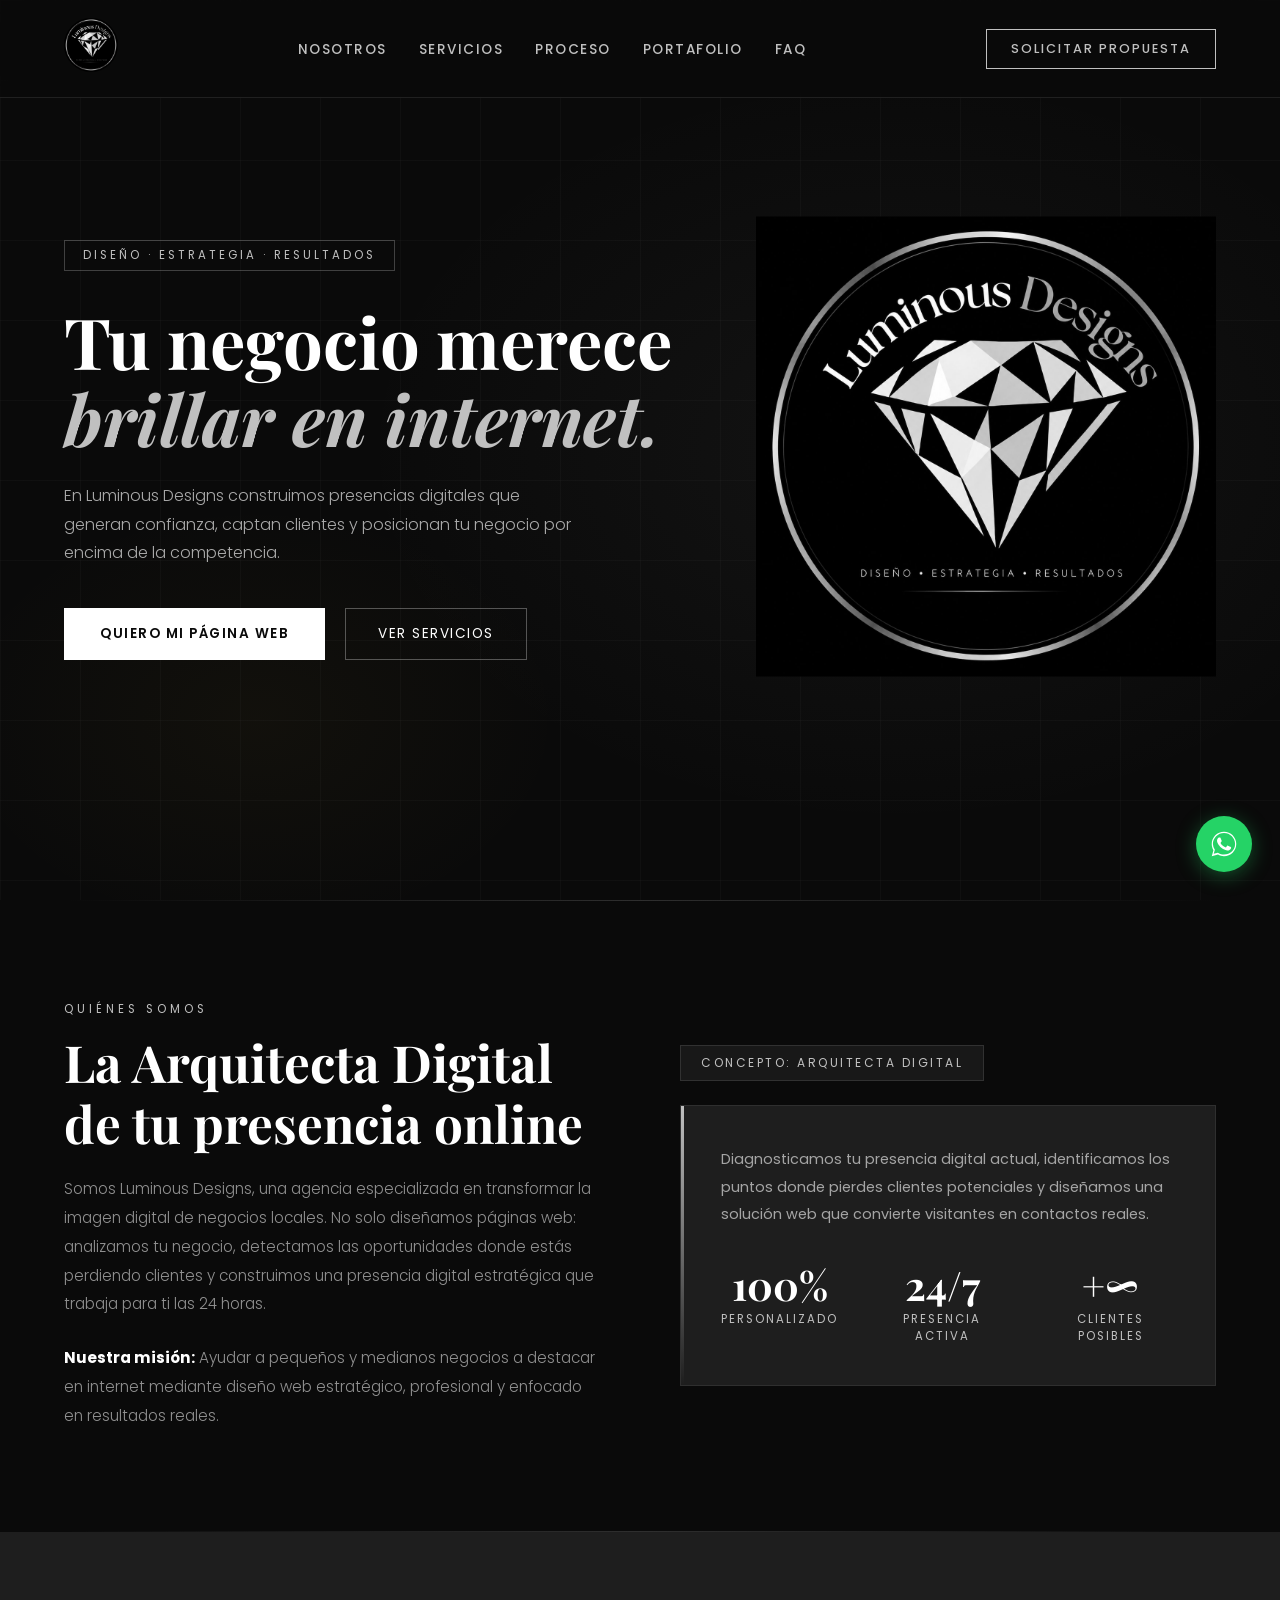
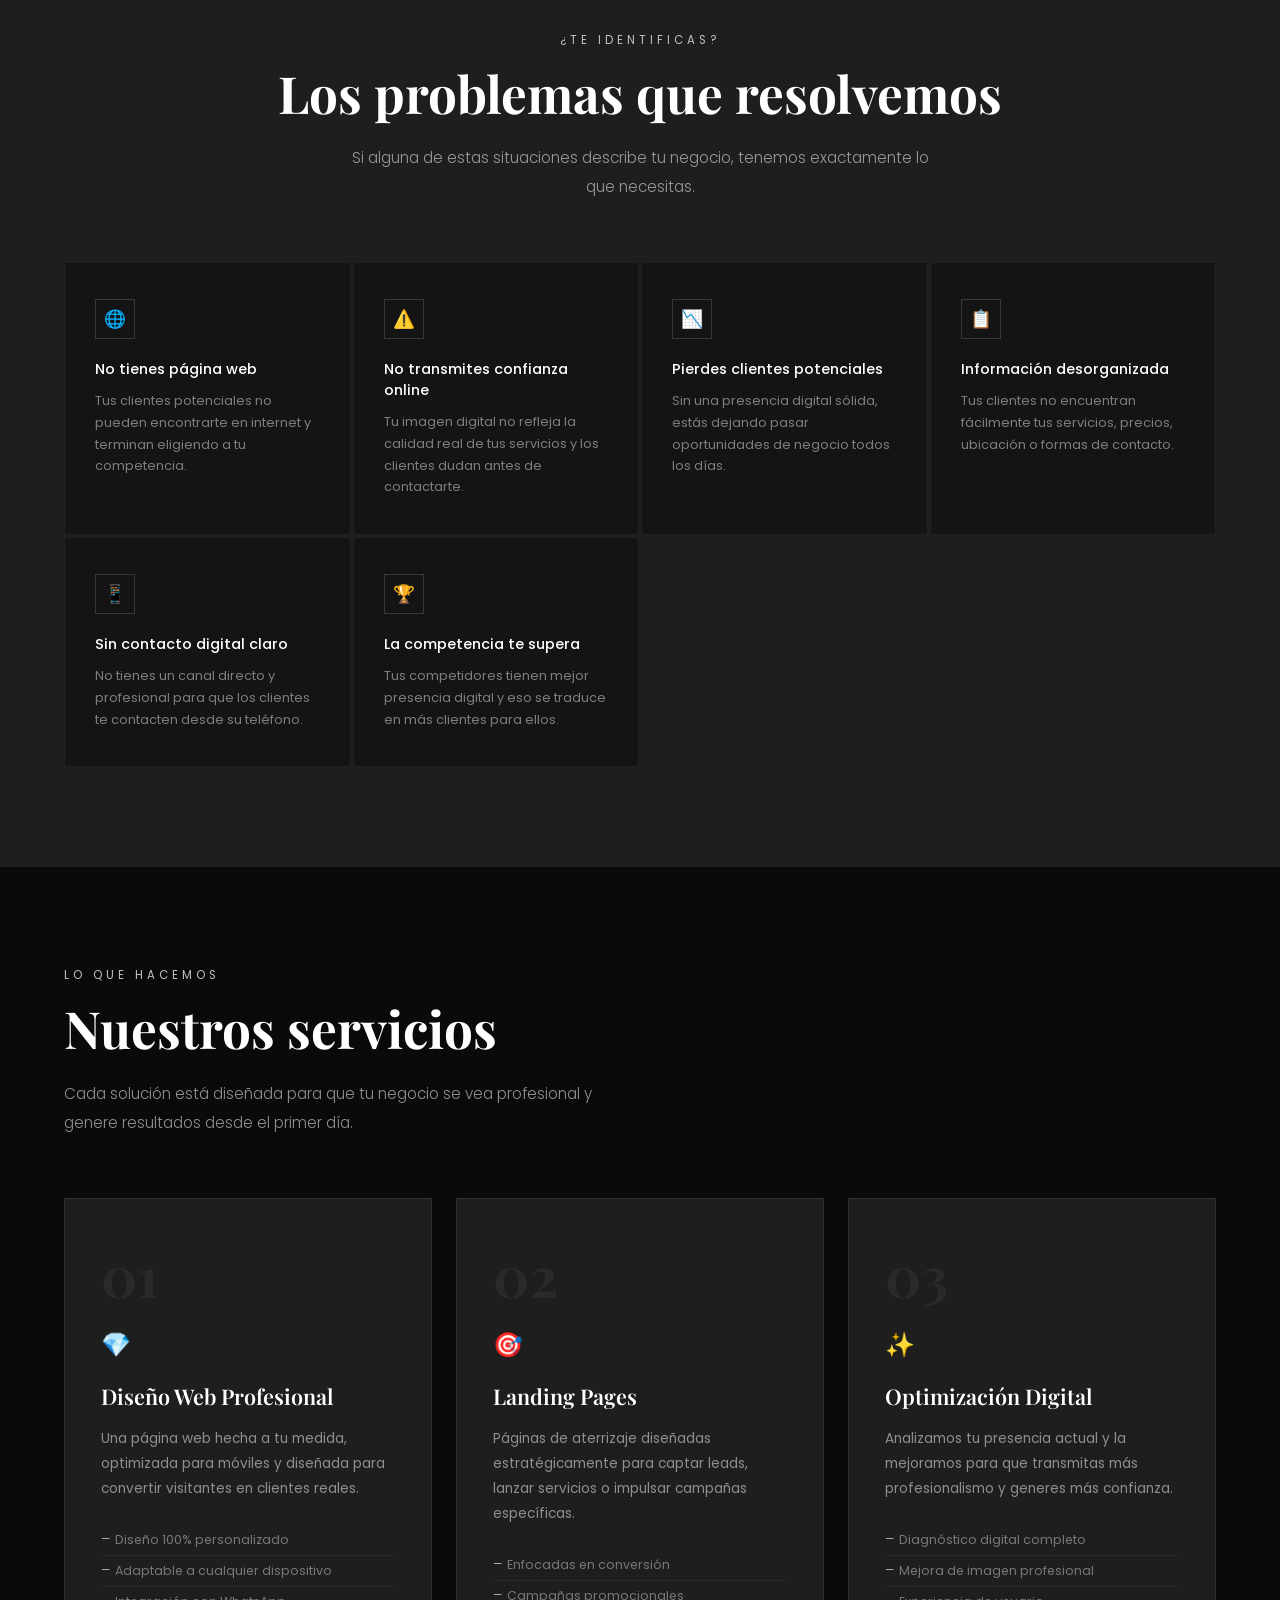
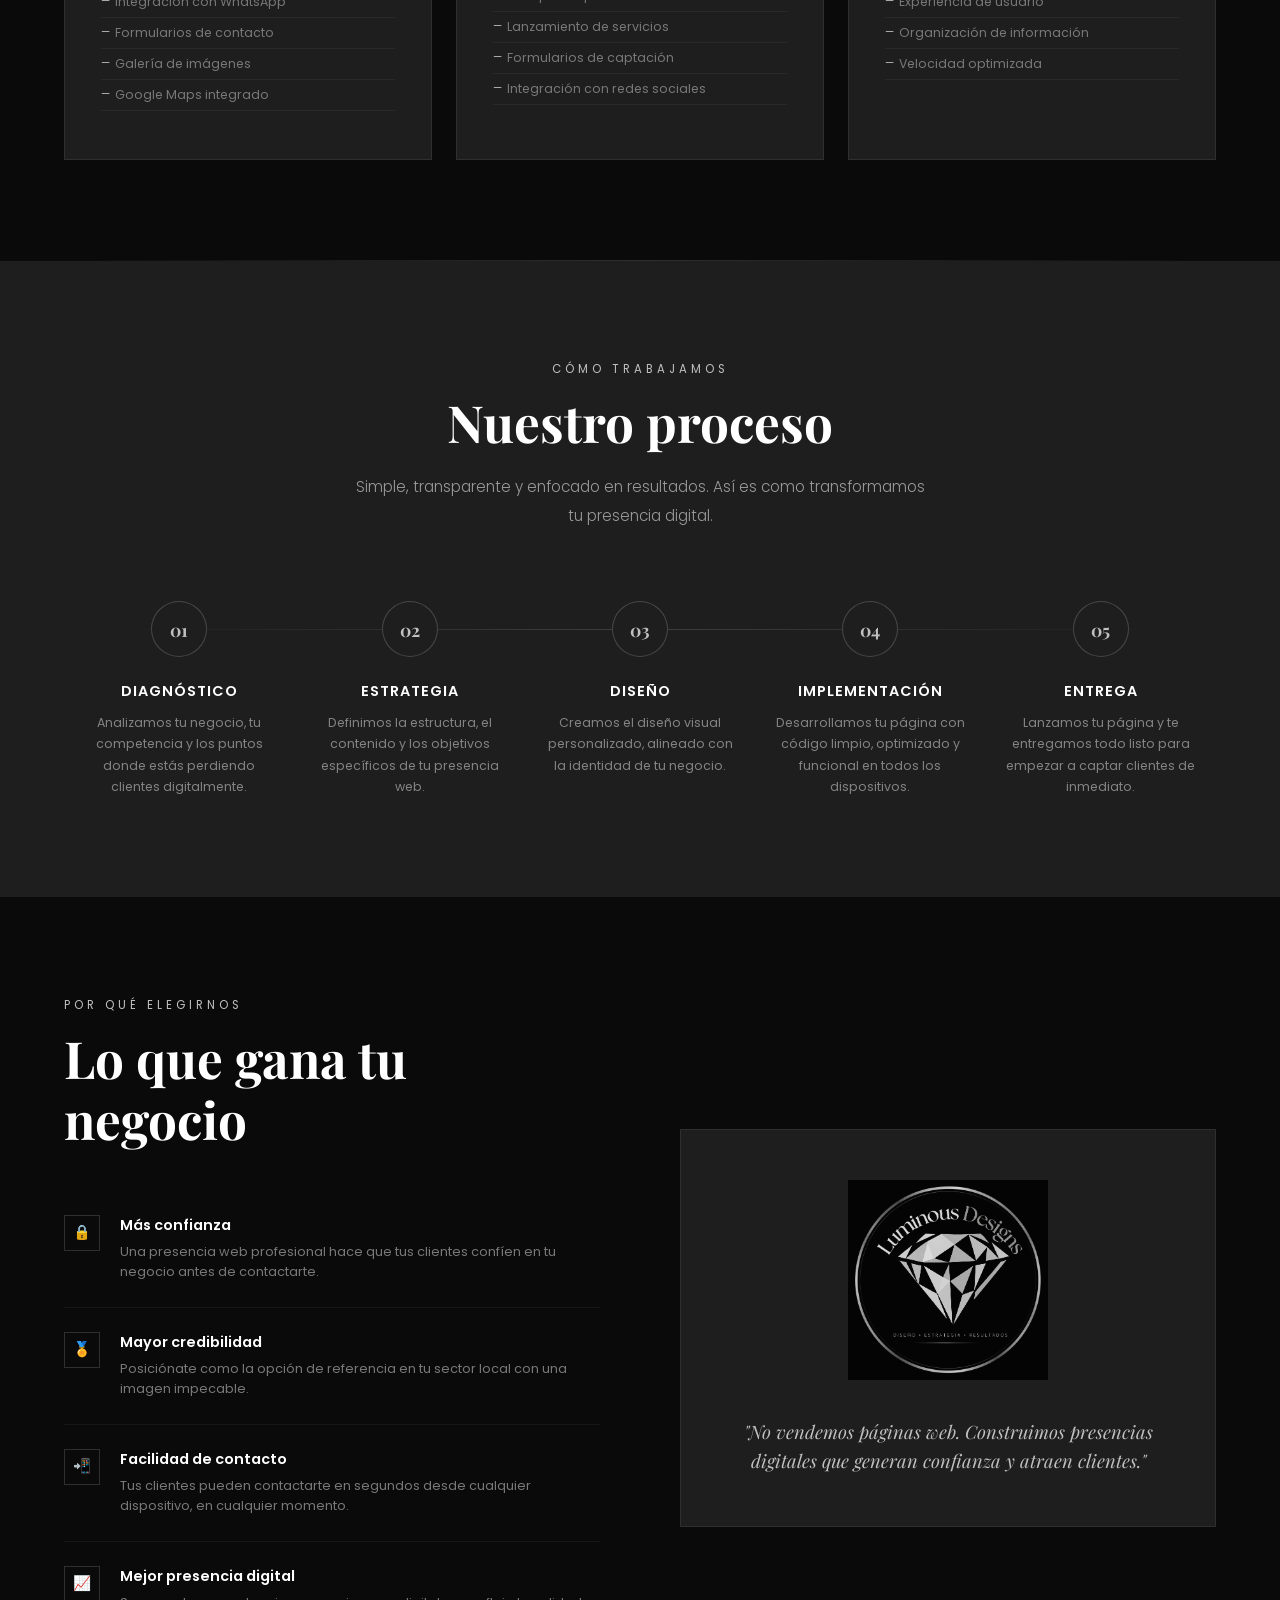
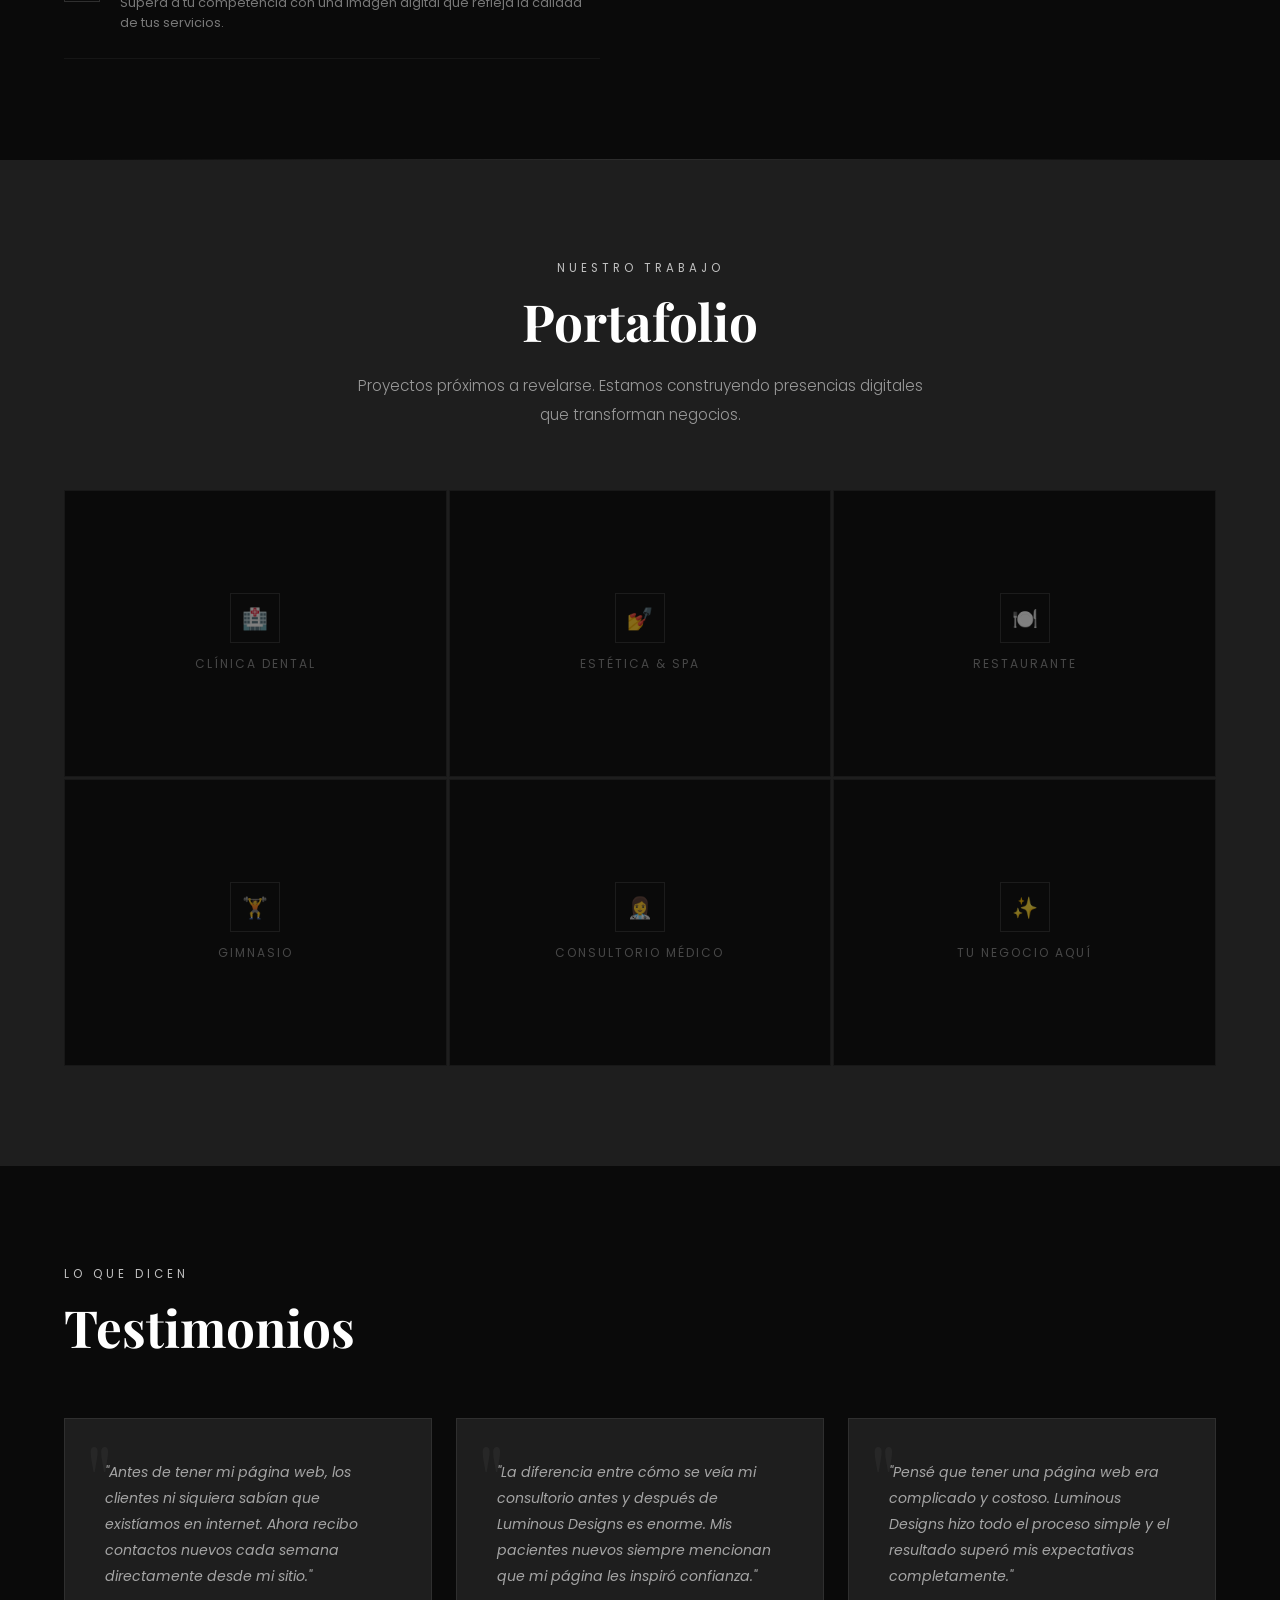
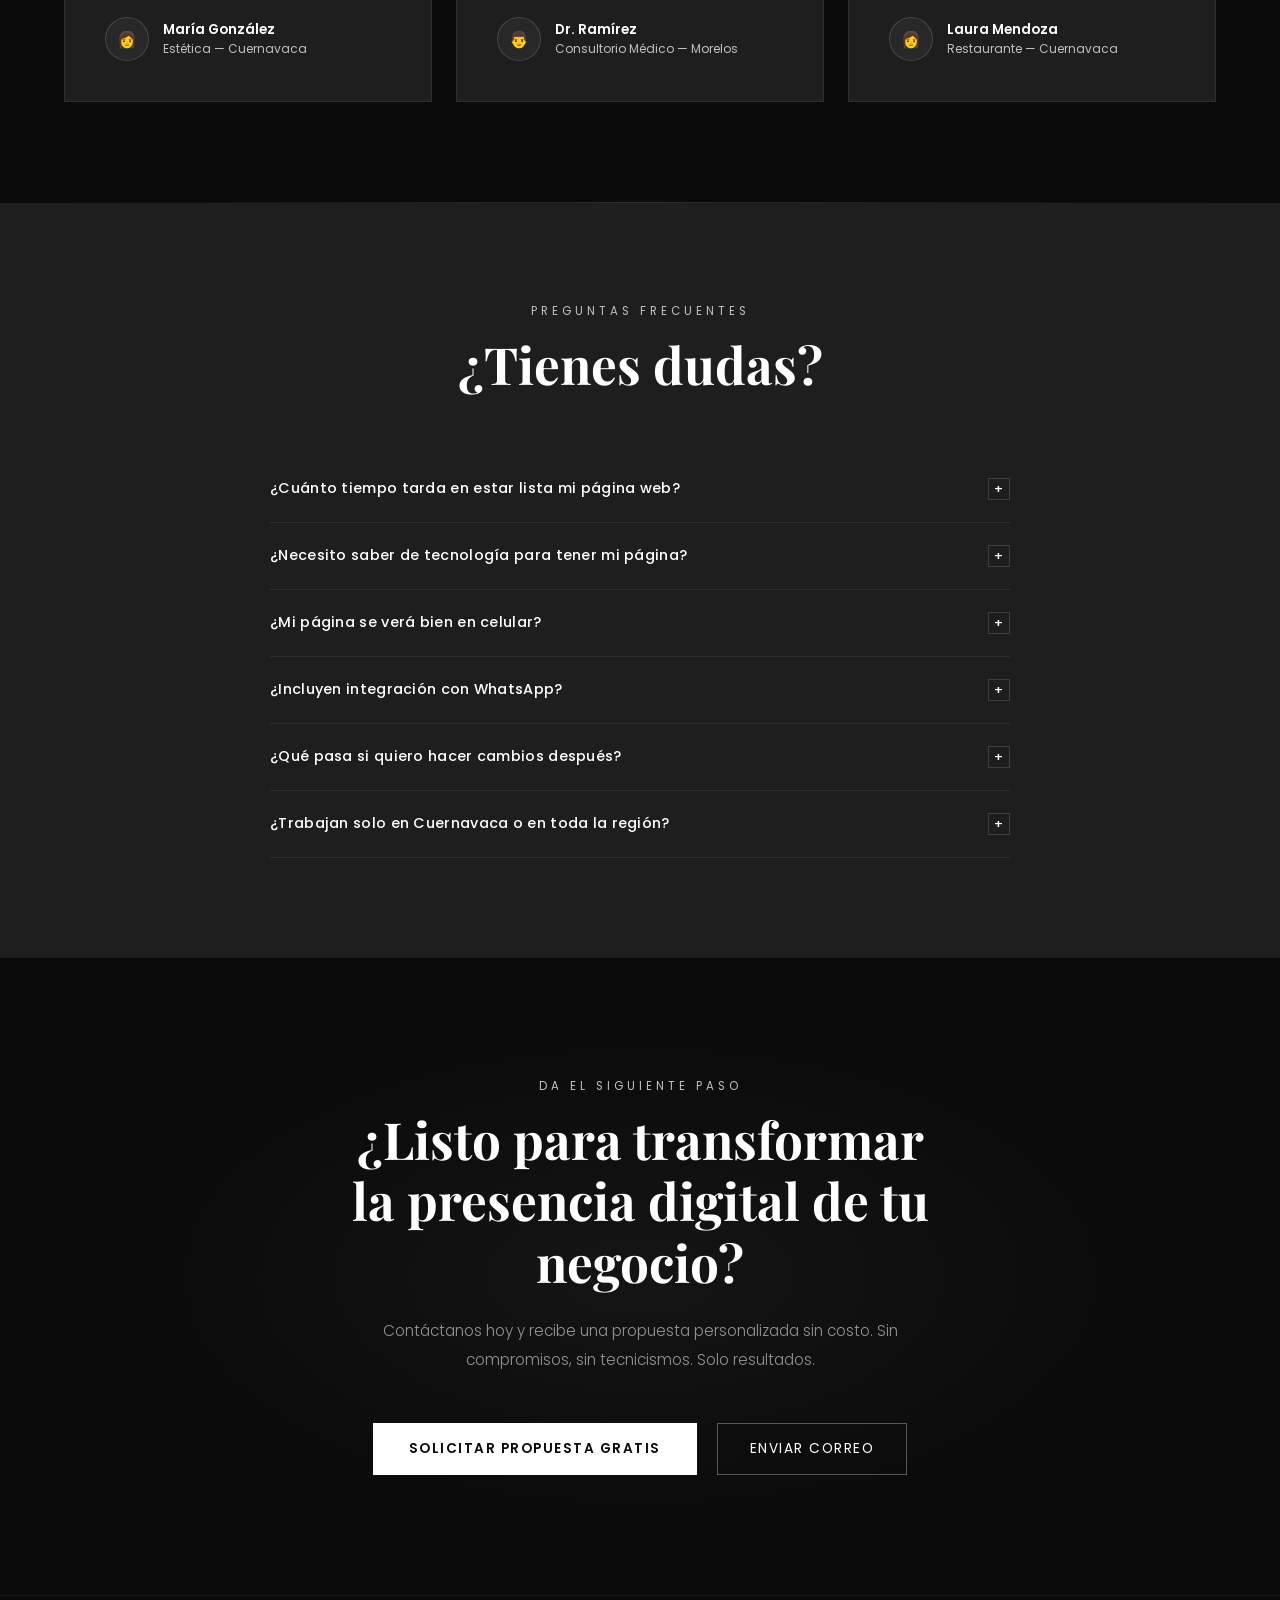
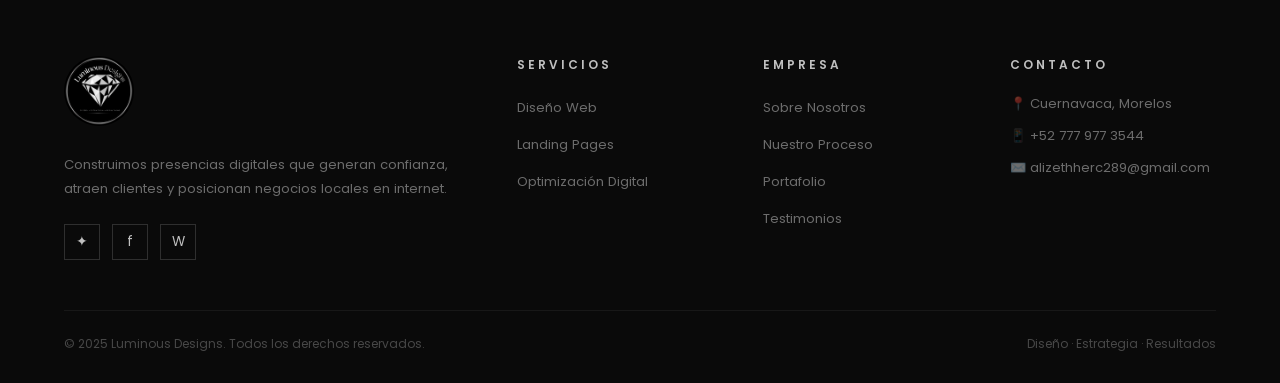
==== index.html @ b8ebc1eb "Add files via upload" ====
<!DOCTYPE html>
<html lang="es">
<head>
<meta charset="UTF-8">
<meta name="viewport" content="width=device-width, initial-scale=1.0">
<meta name="description" content="Luminous Designs — Diseño web profesional para negocios locales en Cuernavaca y Morelos. Páginas web que generan confianza y captan clientes.">
<meta name="keywords" content="diseño web Cuernavaca, páginas web Morelos, diseño web profesional, Luminous Designs">
<title>Luminous Designs | Diseño Web Profesional</title>
<link href="https://fonts.googleapis.com/css2?family=Playfair+Display:wght@400;600;700;900&family=Poppins:wght@300;400;500;600&display=swap" rel="stylesheet">
<style>
  :root {
    --negro: #0A0A0A;
    --gris-oscuro: #1E1E1E;
    --gris-medio: #5A5A5A;
    --plata: #C0C0C0;
    --blanco: #FFFFFF;
    --acento: #D4AF37;
  }

  * { margin: 0; padding: 0; box-sizing: border-box; }

  html { scroll-behavior: smooth; }

  body {
    font-family: 'Poppins', sans-serif;
    background: var(--negro);
    color: var(--blanco);
    overflow-x: hidden;
  }

  /* ── NAVBAR ── */
  nav {
    position: fixed;
    top: 0; left: 0; right: 0;
    z-index: 1000;
    display: flex;
    justify-content: space-between;
    align-items: center;
    padding: 18px 5%;
    background: rgba(10,10,10,0.92);
    backdrop-filter: blur(12px);
    border-bottom: 1px solid rgba(192,192,192,0.12);
    transition: all .3s ease;
  }

  .nav-logo img { width: 54px; height: 54px; object-fit: contain; border-radius: 50%; }

  .nav-links { display: flex; gap: 32px; list-style: none; }
  .nav-links a {
    color: var(--plata);
    text-decoration: none;
    font-size: .85rem;
    font-weight: 500;
    letter-spacing: 1.5px;
    text-transform: uppercase;
    transition: color .3s;
  }
  .nav-links a:hover { color: var(--blanco); }

  .nav-cta {
    background: transparent;
    border: 1px solid var(--plata);
    color: var(--plata);
    padding: 10px 24px;
    font-family: 'Poppins', sans-serif;
    font-size: .8rem;
    font-weight: 500;
    letter-spacing: 2px;
    text-transform: uppercase;
    cursor: pointer;
    transition: all .3s;
    text-decoration: none;
  }
  .nav-cta:hover { background: var(--plata); color: var(--negro); }

  .hamburger { display: none; flex-direction: column; gap: 5px; cursor: pointer; }
  .hamburger span { width: 24px; height: 1px; background: var(--plata); transition: all .3s; }

  /* ── HERO ── */
  #hero {
    min-height: 100vh;
    display: flex;
    align-items: center;
    position: relative;
    padding: 0 5%;
    overflow: hidden;
  }

  .hero-bg {
    position: absolute;
    inset: 0;
    background:
      radial-gradient(ellipse 60% 60% at 70% 50%, rgba(192,192,192,0.05) 0%, transparent 70%),
      radial-gradient(ellipse 40% 40% at 20% 80%, rgba(212,175,55,0.04) 0%, transparent 60%);
  }

  .hero-grid-line {
    position: absolute;
    inset: 0;
    background-image:
      linear-gradient(rgba(192,192,192,0.03) 1px, transparent 1px),
      linear-gradient(90deg, rgba(192,192,192,0.03) 1px, transparent 1px);
    background-size: 80px 80px;
  }

  .hero-content {
    position: relative;
    z-index: 2;
    max-width: 700px;
  }

  .hero-badge {
    display: inline-block;
    border: 1px solid rgba(192,192,192,0.3);
    padding: 6px 18px;
    font-size: .72rem;
    letter-spacing: 3px;
    text-transform: uppercase;
    color: var(--plata);
    margin-bottom: 32px;
    animation: fadeUp .8s ease both;
  }

  .hero-title {
    font-family: 'Playfair Display', serif;
    font-size: clamp(2.8rem, 5.5vw, 5rem);
    font-weight: 700;
    line-height: 1.1;
    margin-bottom: 24px;
    animation: fadeUp .9s .1s ease both;
  }

  .hero-title em {
    font-style: italic;
    color: var(--plata);
    display: block;
  }

  .hero-sub {
    font-size: 1rem;
    font-weight: 300;
    color: rgba(255,255,255,0.65);
    max-width: 520px;
    line-height: 1.8;
    margin-bottom: 40px;
    animation: fadeUp 1s .2s ease both;
  }

  .hero-actions {
    display: flex;
    gap: 20px;
    align-items: center;
    flex-wrap: wrap;
    animation: fadeUp 1s .3s ease both;
  }

  .btn-primary {
    background: var(--blanco);
    color: var(--negro);
    border: none;
    padding: 16px 36px;
    font-family: 'Poppins', sans-serif;
    font-size: .85rem;
    font-weight: 600;
    letter-spacing: 1.5px;
    text-transform: uppercase;
    cursor: pointer;
    text-decoration: none;
    transition: all .3s;
    display: inline-block;
  }
  .btn-primary:hover { background: var(--plata); transform: translateY(-2px); }

  .btn-outline {
    background: transparent;
    border: 1px solid rgba(255,255,255,0.3);
    color: var(--blanco);
    padding: 15px 32px;
    font-family: 'Poppins', sans-serif;
    font-size: .85rem;
    font-weight: 400;
    letter-spacing: 1.5px;
    text-transform: uppercase;
    cursor: pointer;
    text-decoration: none;
    transition: all .3s;
    display: inline-block;
  }
  .btn-outline:hover { border-color: var(--blanco); }

  .hero-logo-area {
    position: absolute;
    right: 5%;
    top: 50%;
    transform: translateY(-50%);
    opacity: 0.12;
    pointer-events: none;
    animation: fadeIn 1.5s ease both;
  }
  .hero-logo-area img { width: 460px; filter: grayscale(100%); }

  /* ── DIVISOR ── */
  .divisor {
    height: 1px;
    background: linear-gradient(90deg, transparent, rgba(192,192,192,0.2), transparent);
    margin: 0 5%;
  }

  /* ── SECCIONES GENERALES ── */
  section { padding: 100px 5%; }

  .section-label {
    font-size: .72rem;
    letter-spacing: 4px;
    text-transform: uppercase;
    color: var(--plata);
    margin-bottom: 14px;
  }

  .section-title {
    font-family: 'Playfair Display', serif;
    font-size: clamp(2rem, 4vw, 3.2rem);
    font-weight: 700;
    line-height: 1.2;
    margin-bottom: 20px;
  }

  .section-sub {
    color: rgba(255,255,255,0.55);
    font-size: .95rem;
    font-weight: 300;
    max-width: 580px;
    line-height: 1.9;
  }

  /* ── SOBRE NOSOTROS ── */
  #sobre {
    display: grid;
    grid-template-columns: 1fr 1fr;
    gap: 80px;
    align-items: center;
  }

  .sobre-right { position: relative; }

  .sobre-card {
    background: var(--gris-oscuro);
    border: 1px solid rgba(192,192,192,0.1);
    padding: 40px;
    position: relative;
  }

  .sobre-card::before {
    content: '';
    position: absolute;
    top: 0; left: 0;
    width: 3px; height: 100%;
    background: linear-gradient(to bottom, var(--plata), transparent);
  }

  .sobre-stat {
    display: flex;
    gap: 40px;
    margin-top: 30px;
  }

  .stat-item { text-align: center; }
  .stat-num {
    font-family: 'Playfair Display', serif;
    font-size: 2.5rem;
    font-weight: 700;
    color: var(--blanco);
  }
  .stat-label {
    font-size: .72rem;
    color: var(--plata);
    letter-spacing: 2px;
    text-transform: uppercase;
  }

  .concepto-tag {
    display: inline-block;
    background: rgba(192,192,192,0.08);
    border: 1px solid rgba(192,192,192,0.15);
    padding: 8px 20px;
    font-size: .75rem;
    letter-spacing: 2.5px;
    text-transform: uppercase;
    color: var(--plata);
    margin-bottom: 24px;
  }

  /* ── PROBLEMAS ── */
  #problemas {
    background: var(--gris-oscuro);
  }

  .problemas-header { text-align: center; margin-bottom: 60px; }
  .problemas-header .section-sub { margin: 0 auto; }

  .problemas-grid {
    display: grid;
    grid-template-columns: repeat(auto-fit, minmax(260px, 1fr));
    gap: 2px;
  }

  .problema-item {
    padding: 36px 30px;
    border: 1px solid rgba(192,192,192,0.07);
    background: rgba(10,10,10,0.5);
    transition: all .3s;
    position: relative;
    overflow: hidden;
  }

  .problema-item::before {
    content: '';
    position: absolute;
    bottom: 0; left: 0; right: 0;
    height: 2px;
    background: linear-gradient(90deg, transparent, var(--plata), transparent);
    transform: scaleX(0);
    transition: transform .3s;
  }

  .problema-item:hover::before { transform: scaleX(1); }
  .problema-item:hover { background: rgba(192,192,192,0.04); }

  .problema-icon {
    width: 40px;
    height: 40px;
    border: 1px solid rgba(192,192,192,0.2);
    display: flex;
    align-items: center;
    justify-content: center;
    margin-bottom: 20px;
    font-size: 1.1rem;
  }

  .problema-title {
    font-size: .9rem;
    font-weight: 500;
    margin-bottom: 10px;
    color: var(--blanco);
  }

  .problema-text {
    font-size: .8rem;
    color: rgba(255,255,255,0.45);
    line-height: 1.7;
  }

  /* ── SERVICIOS ── */
  .servicios-grid {
    display: grid;
    grid-template-columns: repeat(auto-fit, minmax(300px, 1fr));
    gap: 24px;
    margin-top: 60px;
  }

  .servicio-card {
    border: 1px solid rgba(192,192,192,0.1);
    padding: 48px 36px;
    position: relative;
    transition: all .4s;
    overflow: hidden;
    background: var(--gris-oscuro);
  }

  .servicio-card::after {
    content: '';
    position: absolute;
    inset: 0;
    background: radial-gradient(ellipse at 50% 0%, rgba(192,192,192,0.05) 0%, transparent 70%);
    opacity: 0;
    transition: opacity .4s;
  }

  .servicio-card:hover { transform: translateY(-6px); border-color: rgba(192,192,192,0.25); }
  .servicio-card:hover::after { opacity: 1; }

  .servicio-num {
    font-family: 'Playfair Display', serif;
    font-size: 3.5rem;
    font-weight: 700;
    color: rgba(192,192,192,0.08);
    line-height: 1;
    margin-bottom: 24px;
  }

  .servicio-icon { font-size: 1.5rem; margin-bottom: 20px; }

  .servicio-title {
    font-family: 'Playfair Display', serif;
    font-size: 1.35rem;
    font-weight: 600;
    margin-bottom: 16px;
    color: var(--blanco);
  }

  .servicio-text {
    font-size: .85rem;
    color: rgba(255,255,255,0.5);
    line-height: 1.85;
    margin-bottom: 24px;
  }

  .servicio-features { list-style: none; }
  .servicio-features li {
    font-size: .78rem;
    color: rgba(255,255,255,0.4);
    padding: 6px 0;
    border-bottom: 1px solid rgba(255,255,255,0.05);
    padding-left: 14px;
    position: relative;
  }
  .servicio-features li::before {
    content: '—';
    position: absolute;
    left: 0;
    color: var(--plata);
    font-size: .65rem;
  }

  /* ── PROCESO ── */
  #proceso {
    background: var(--gris-oscuro);
  }

  .proceso-header { text-align: center; margin-bottom: 70px; }

  .proceso-steps {
    display: flex;
    gap: 0;
    position: relative;
  }

  .proceso-steps::before {
    content: '';
    position: absolute;
    top: 28px;
    left: 5%;
    right: 5%;
    height: 1px;
    background: linear-gradient(90deg, transparent, rgba(192,192,192,0.2), transparent);
  }

  .paso {
    flex: 1;
    text-align: center;
    padding: 0 16px;
    position: relative;
  }

  .paso-num {
    width: 56px;
    height: 56px;
    border: 1px solid rgba(192,192,192,0.25);
    border-radius: 50%;
    display: flex;
    align-items: center;
    justify-content: center;
    margin: 0 auto 24px;
    font-family: 'Playfair Display', serif;
    font-size: 1.1rem;
    font-weight: 700;
    color: var(--plata);
    background: var(--gris-oscuro);
    position: relative;
    z-index: 1;
    transition: all .3s;
  }

  .paso:hover .paso-num {
    background: var(--plata);
    color: var(--negro);
    border-color: var(--plata);
  }

  .paso-title {
    font-weight: 600;
    font-size: .9rem;
    letter-spacing: 1px;
    margin-bottom: 10px;
    text-transform: uppercase;
  }

  .paso-text {
    font-size: .78rem;
    color: rgba(255,255,255,0.45);
    line-height: 1.7;
  }

  /* ── BENEFICIOS ── */
  .beneficios-wrapper {
    display: grid;
    grid-template-columns: 1fr 1fr;
    gap: 80px;
    align-items: center;
  }

  .beneficio-list { margin-top: 40px; }

  .beneficio-item {
    display: flex;
    gap: 20px;
    padding: 24px 0;
    border-bottom: 1px solid rgba(255,255,255,0.05);
    transition: all .3s;
  }

  .beneficio-item:hover { padding-left: 8px; }

  .beneficio-icon {
    width: 36px;
    height: 36px;
    border: 1px solid rgba(192,192,192,0.2);
    display: flex;
    align-items: center;
    justify-content: center;
    flex-shrink: 0;
    font-size: .9rem;
  }

  .beneficio-title {
    font-weight: 600;
    font-size: .9rem;
    margin-bottom: 6px;
  }

  .beneficio-text {
    font-size: .8rem;
    color: rgba(255,255,255,0.45);
    line-height: 1.6;
  }

  .beneficios-visual {
    position: relative;
  }

  .bv-card {
    background: var(--gris-oscuro);
    border: 1px solid rgba(192,192,192,0.1);
    padding: 50px;
    text-align: center;
  }

  .bv-card img {
    width: 200px;
    opacity: 0.85;
    margin-bottom: 30px;
  }

  .bv-quote {
    font-family: 'Playfair Display', serif;
    font-size: 1.15rem;
    font-style: italic;
    color: var(--plata);
    line-height: 1.6;
  }

  /* ── PORTAFOLIO ── */
  #portafolio {
    background: var(--gris-oscuro);
  }

  .portafolio-header { text-align: center; margin-bottom: 60px; }

  .portafolio-grid {
    display: grid;
    grid-template-columns: repeat(3, 1fr);
    gap: 2px;
  }

  .proyecto-item {
    aspect-ratio: 4/3;
    background: var(--negro);
    border: 1px solid rgba(192,192,192,0.08);
    display: flex;
    flex-direction: column;
    align-items: center;
    justify-content: center;
    gap: 12px;
    padding: 30px;
    transition: all .3s;
    cursor: default;
  }

  .proyecto-item:hover { background: rgba(192,192,192,0.04); border-color: rgba(192,192,192,0.2); }

  .proyecto-placeholder {
    width: 50px;
    height: 50px;
    border: 1px solid rgba(192,192,192,0.2);
    display: flex;
    align-items: center;
    justify-content: center;
    font-size: 1.3rem;
    opacity: 0.5;
  }

  .proyecto-label {
    font-size: .75rem;
    letter-spacing: 2px;
    text-transform: uppercase;
    color: rgba(255,255,255,0.25);
  }

  /* ── TESTIMONIOS ── */
  .testimonios-grid {
    display: grid;
    grid-template-columns: repeat(auto-fit, minmax(300px, 1fr));
    gap: 24px;
    margin-top: 60px;
  }

  .testimonio-card {
    border: 1px solid rgba(192,192,192,0.1);
    padding: 40px;
    background: var(--gris-oscuro);
    position: relative;
  }

  .testimonio-card::before {
    content: '"';
    font-family: 'Playfair Display', serif;
    font-size: 6rem;
    color: rgba(192,192,192,0.06);
    position: absolute;
    top: 10px;
    left: 20px;
    line-height: 1;
  }

  .testimonio-text {
    font-size: .88rem;
    color: rgba(255,255,255,0.6);
    line-height: 1.85;
    margin-bottom: 28px;
    font-style: italic;
    position: relative;
    z-index: 1;
  }

  .testimonio-author { display: flex; align-items: center; gap: 14px; }

  .author-avatar {
    width: 44px;
    height: 44px;
    border-radius: 50%;
    border: 1px solid rgba(192,192,192,0.2);
    display: flex;
    align-items: center;
    justify-content: center;
    font-size: 1rem;
    background: rgba(192,192,192,0.06);
  }

  .author-name { font-weight: 600; font-size: .85rem; }
  .author-role { font-size: .75rem; color: var(--plata); }

  /* ── FAQ ── */
  #faq {
    background: var(--gris-oscuro);
  }

  .faq-header { text-align: center; margin-bottom: 60px; }

  .faq-list { max-width: 740px; margin: 0 auto; }

  .faq-item {
    border-bottom: 1px solid rgba(255,255,255,0.07);
  }

  .faq-question {
    width: 100%;
    background: none;
    border: none;
    color: var(--blanco);
    font-family: 'Poppins', sans-serif;
    font-size: .9rem;
    font-weight: 500;
    text-align: left;
    padding: 22px 0;
    cursor: pointer;
    display: flex;
    justify-content: space-between;
    align-items: center;
    letter-spacing: .3px;
    transition: color .3s;
  }

  .faq-question:hover { color: var(--plata); }

  .faq-toggle {
    width: 22px;
    height: 22px;
    border: 1px solid rgba(192,192,192,0.2);
    display: flex;
    align-items: center;
    justify-content: center;
    flex-shrink: 0;
    font-size: .8rem;
    transition: all .3s;
  }

  .faq-answer {
    max-height: 0;
    overflow: hidden;
    transition: max-height .4s ease;
  }

  .faq-answer p {
    font-size: .85rem;
    color: rgba(255,255,255,0.5);
    line-height: 1.85;
    padding-bottom: 22px;
  }

  .faq-item.open .faq-toggle { background: var(--plata); color: var(--negro); border-color: var(--plata); }
  .faq-item.open .faq-answer { max-height: 300px; }

  /* ── CTA FINAL ── */
  #cta {
    text-align: center;
    padding: 120px 5%;
    position: relative;
    overflow: hidden;
  }

  .cta-bg {
    position: absolute;
    inset: 0;
    background:
      radial-gradient(ellipse 60% 60% at 50% 50%, rgba(192,192,192,0.06) 0%, transparent 70%);
  }

  #cta .section-label { text-align: center; margin-bottom: 14px; }
  #cta .section-title { max-width: 640px; margin: 0 auto 24px; }
  #cta .section-sub { margin: 0 auto 48px; text-align: center; }

  .cta-actions { display: flex; gap: 20px; justify-content: center; flex-wrap: wrap; position: relative; }

  /* ── FOOTER ── */
  footer {
    background: var(--negro);
    border-top: 1px solid rgba(192,192,192,0.1);
    padding: 60px 5% 30px;
  }

  .footer-grid {
    display: grid;
    grid-template-columns: 2fr 1fr 1fr 1fr;
    gap: 40px;
    margin-bottom: 50px;
  }

  .footer-brand img { width: 70px; margin-bottom: 20px; border-radius: 50%; }

  .footer-desc {
    font-size: .82rem;
    color: rgba(255,255,255,0.4);
    line-height: 1.8;
    margin-bottom: 24px;
  }

  .footer-socials { display: flex; gap: 12px; }

  .social-icon {
    width: 36px;
    height: 36px;
    border: 1px solid rgba(192,192,192,0.2);
    display: flex;
    align-items: center;
    justify-content: center;
    font-size: .85rem;
    color: var(--plata);
    text-decoration: none;
    transition: all .3s;
  }
  .social-icon:hover { background: var(--plata); color: var(--negro); }

  .footer-col-title {
    font-size: .75rem;
    letter-spacing: 3px;
    text-transform: uppercase;
    color: var(--plata);
    margin-bottom: 20px;
    font-weight: 600;
  }

  .footer-links { list-style: none; }
  .footer-links li { margin-bottom: 12px; }
  .footer-links a {
    font-size: .82rem;
    color: rgba(255,255,255,0.4);
    text-decoration: none;
    transition: color .3s;
  }
  .footer-links a:hover { color: var(--blanco); }

  .footer-contact-item {
    font-size: .82rem;
    color: rgba(255,255,255,0.4);
    margin-bottom: 12px;
    display: flex;
    gap: 10px;
    align-items: flex-start;
  }

  .footer-bottom {
    border-top: 1px solid rgba(255,255,255,0.06);
    padding-top: 24px;
    display: flex;
    justify-content: space-between;
    align-items: center;
    flex-wrap: wrap;
    gap: 12px;
  }

  .footer-copy {
    font-size: .75rem;
    color: rgba(255,255,255,0.25);
  }

  /* ── WHATSAPP FLOTANTE ── */
  .whatsapp-float {
    position: fixed;
    bottom: 28px;
    right: 28px;
    z-index: 999;
    width: 56px;
    height: 56px;
    background: #25D366;
    border-radius: 50%;
    display: flex;
    align-items: center;
    justify-content: center;
    text-decoration: none;
    box-shadow: 0 4px 20px rgba(37,211,102,0.35);
    transition: all .3s;
    animation: pulse 2.5s infinite;
  }

  .whatsapp-float:hover { transform: scale(1.1); box-shadow: 0 6px 28px rgba(37,211,102,0.5); }

  .whatsapp-float svg { width: 28px; height: 28px; fill: #fff; }

  /* ── ANIMACIONES ── */
  @keyframes fadeUp {
    from { opacity: 0; transform: translateY(30px); }
    to   { opacity: 1; transform: translateY(0); }
  }

  @keyframes fadeIn {
    from { opacity: 0; }
    to   { opacity: 1; }
  }

  @keyframes pulse {
    0%, 100% { box-shadow: 0 4px 20px rgba(37,211,102,0.35); }
    50% { box-shadow: 0 4px 30px rgba(37,211,102,0.6); }
  }

  .reveal {
    opacity: 0;
    transform: translateY(40px);
    transition: opacity .7s ease, transform .7s ease;
  }
  .reveal.visible { opacity: 1; transform: translateY(0); }

  /* ── RESPONSIVE ── */
  @media (max-width: 900px) {
    #sobre {
      grid-template-columns: 1fr;
      gap: 50px;
    }
    .hero-logo-area { display: none; }
    .beneficios-wrapper { grid-template-columns: 1fr; }
    .portafolio-grid { grid-template-columns: 1fr 1fr; }
    .footer-grid { grid-template-columns: 1fr 1fr; }
    .proceso-steps { flex-direction: column; gap: 30px; }
    .proceso-steps::before { display: none; }
    nav .nav-links, nav .nav-cta { display: none; }
    .hamburger { display: flex; }
  }

  @media (max-width: 580px) {
    section { padding: 70px 5%; }
    .portafolio-grid { grid-template-columns: 1fr; }
    .footer-grid { grid-template-columns: 1fr; }
    #cta { padding: 80px 5%; }
    .hero-title { font-size: 2.2rem; }
    .sobre-stat { gap: 20px; }
  }
</style>
</head>
<body>

<!-- NAVBAR -->
<nav id="navbar">
  <div class="nav-logo">
    <a href="#hero"><img src="[data-uri]" alt="Luminous Designs Logo"></a>
  </div>
  <ul class="nav-links">
    <li><a href="#sobre">Nosotros</a></li>
    <li><a href="#servicios">Servicios</a></li>
    <li><a href="#proceso">Proceso</a></li>
    <li><a href="#portafolio">Portafolio</a></li>
    <li><a href="#faq">FAQ</a></li>
  </ul>
  <a href="https://wa.me/527779773544?text=Hola,%20me%20interesa%20saber%20más%20sobre%20sus%20servicios%20de%20diseño%20web" target="_blank" class="nav-cta">Solicitar propuesta</a>
  <div class="hamburger" onclick="toggleMenu()">
    <span></span><span></span><span></span>
  </div>
</nav>

<!-- HERO -->
<section id="hero">
  <div class="hero-bg"></div>
  <div class="hero-grid-line"></div>
  <div class="hero-content">
    <span class="hero-badge">Diseño · Estrategia · Resultados</span>
    <h1 class="hero-title">
      Tu negocio merece
      <em>brillar en internet.</em>
    </h1>
    <p class="hero-sub">
      En Luminous Designs construimos presencias digitales que generan confianza, captan clientes y posicionan tu negocio por encima de la competencia.
    </p>
    <div class="hero-actions">
      <a href="https://wa.me/527779773544?text=Hola,%20me%20interesa%20una%20propuesta%20de%20diseño%20web" target="_blank" class="btn-primary">Quiero mi página web</a>
      <a href="#servicios" class="btn-outline">Ver servicios</a>
    </div>
  </div>
  <div class="hero-logo-area">
    <img src="[data-uri]" alt="">
  </div>
</section>

<div class="divisor"></div>

<!-- SOBRE NOSOTROS -->
<section id="sobre">
  <div class="sobre-left reveal">
    <p class="section-label">Quiénes somos</p>
    <h2 class="section-title">La Arquitecta Digital de tu presencia online</h2>
    <p class="section-sub">
      Somos Luminous Designs, una agencia especializada en transformar la imagen digital de negocios locales. No solo diseñamos páginas web: analizamos tu negocio, detectamos las oportunidades donde estás perdiendo clientes y construimos una presencia digital estratégica que trabaja para ti las 24 horas.
    </p>
    <br>
    <p class="section-sub">
      <strong style="color:var(--blanco)">Nuestra misión:</strong> Ayudar a pequeños y medianos negocios a destacar en internet mediante diseño web estratégico, profesional y enfocado en resultados reales.
    </p>
  </div>
  <div class="sobre-right reveal">
    <div class="concepto-tag">Concepto: Arquitecta Digital</div>
    <div class="sobre-card">
      <p style="font-size:.9rem; color:rgba(255,255,255,0.6); line-height:1.9; margin-bottom:28px;">
        Diagnosticamos tu presencia digital actual, identificamos los puntos donde pierdes clientes potenciales y diseñamos una solución web que convierte visitantes en contactos reales.
      </p>
      <div class="sobre-stat">
        <div class="stat-item">
          <div class="stat-num">100%</div>
          <div class="stat-label">Personalizado</div>
        </div>
        <div class="stat-item">
          <div class="stat-num">24/7</div>
          <div class="stat-label">Presencia activa</div>
        </div>
        <div class="stat-item">
          <div class="stat-num">+∞</div>
          <div class="stat-label">Clientes posibles</div>
        </div>
      </div>
    </div>
  </div>
</section>

<div class="divisor"></div>

<!-- PROBLEMAS -->
<section id="problemas">
  <div class="problemas-header reveal">
    <p class="section-label">¿Te identificas?</p>
    <h2 class="section-title">Los problemas que resolvemos</h2>
    <p class="section-sub">Si alguna de estas situaciones describe tu negocio, tenemos exactamente lo que necesitas.</p>
  </div>
  <div class="problemas-grid">
    <div class="problema-item reveal">
      <div class="problema-icon">🌐</div>
      <div class="problema-title">No tienes página web</div>
      <p class="problema-text">Tus clientes potenciales no pueden encontrarte en internet y terminan eligiendo a tu competencia.</p>
    </div>
    <div class="problema-item reveal">
      <div class="problema-icon">⚠️</div>
      <div class="problema-title">No transmites confianza online</div>
      <p class="problema-text">Tu imagen digital no refleja la calidad real de tus servicios y los clientes dudan antes de contactarte.</p>
    </div>
    <div class="problema-item reveal">
      <div class="problema-icon">📉</div>
      <div class="problema-title">Pierdes clientes potenciales</div>
      <p class="problema-text">Sin una presencia digital sólida, estás dejando pasar oportunidades de negocio todos los días.</p>
    </div>
    <div class="problema-item reveal">
      <div class="problema-icon">📋</div>
      <div class="problema-title">Información desorganizada</div>
      <p class="problema-text">Tus clientes no encuentran fácilmente tus servicios, precios, ubicación o formas de contacto.</p>
    </div>
    <div class="problema-item reveal">
      <div class="problema-icon">📱</div>
      <div class="problema-title">Sin contacto digital claro</div>
      <p class="problema-text">No tienes un canal directo y profesional para que los clientes te contacten desde su teléfono.</p>
    </div>
    <div class="problema-item reveal">
      <div class="problema-icon">🏆</div>
      <div class="problema-title">La competencia te supera</div>
      <p class="problema-text">Tus competidores tienen mejor presencia digital y eso se traduce en más clientes para ellos.</p>
    </div>
  </div>
</section>

<!-- SERVICIOS -->
<section id="servicios">
  <div class="reveal">
    <p class="section-label">Lo que hacemos</p>
    <h2 class="section-title">Nuestros servicios</h2>
    <p class="section-sub">Cada solución está diseñada para que tu negocio se vea profesional y genere resultados desde el primer día.</p>
  </div>
  <div class="servicios-grid">
    <div class="servicio-card reveal">
      <div class="servicio-num">01</div>
      <div class="servicio-icon">💎</div>
      <h3 class="servicio-title">Diseño Web Profesional</h3>
      <p class="servicio-text">Una página web hecha a tu medida, optimizada para móviles y diseñada para convertir visitantes en clientes reales.</p>
      <ul class="servicio-features">
        <li>Diseño 100% personalizado</li>
        <li>Adaptable a cualquier dispositivo</li>
        <li>Integración con WhatsApp</li>
        <li>Formularios de contacto</li>
        <li>Galería de imágenes</li>
        <li>Google Maps integrado</li>
      </ul>
    </div>
    <div class="servicio-card reveal">
      <div class="servicio-num">02</div>
      <div class="servicio-icon">🎯</div>
      <h3 class="servicio-title">Landing Pages</h3>
      <p class="servicio-text">Páginas de aterrizaje diseñadas estratégicamente para captar leads, lanzar servicios o impulsar campañas específicas.</p>
      <ul class="servicio-features">
        <li>Enfocadas en conversión</li>
        <li>Campañas promocionales</li>
        <li>Lanzamiento de servicios</li>
        <li>Formularios de captación</li>
        <li>Integración con redes sociales</li>
      </ul>
    </div>
    <div class="servicio-card reveal">
      <div class="servicio-num">03</div>
      <div class="servicio-icon">✨</div>
      <h3 class="servicio-title">Optimización Digital</h3>
      <p class="servicio-text">Analizamos tu presencia actual y la mejoramos para que transmitas más profesionalismo y generes más confianza.</p>
      <ul class="servicio-features">
        <li>Diagnóstico digital completo</li>
        <li>Mejora de imagen profesional</li>
        <li>Experiencia de usuario</li>
        <li>Organización de información</li>
        <li>Velocidad optimizada</li>
      </ul>
    </div>
  </div>
</section>

<div class="divisor"></div>

<!-- PROCESO -->
<section id="proceso">
  <div class="proceso-header reveal">
    <p class="section-label">Cómo trabajamos</p>
    <h2 class="section-title">Nuestro proceso</h2>
    <p class="section-sub" style="margin:0 auto;">Simple, transparente y enfocado en resultados. Así es como transformamos tu presencia digital.</p>
  </div>
  <div class="proceso-steps">
    <div class="paso reveal">
      <div class="paso-num">01</div>
      <div class="paso-title">Diagnóstico</div>
      <p class="paso-text">Analizamos tu negocio, tu competencia y los puntos donde estás perdiendo clientes digitalmente.</p>
    </div>
    <div class="paso reveal">
      <div class="paso-num">02</div>
      <div class="paso-title">Estrategia</div>
      <p class="paso-text">Definimos la estructura, el contenido y los objetivos específicos de tu presencia web.</p>
    </div>
    <div class="paso reveal">
      <div class="paso-num">03</div>
      <div class="paso-title">Diseño</div>
      <p class="paso-text">Creamos el diseño visual personalizado, alineado con la identidad de tu negocio.</p>
    </div>
    <div class="paso reveal">
      <div class="paso-num">04</div>
      <div class="paso-title">Implementación</div>
      <p class="paso-text">Desarrollamos tu página con código limpio, optimizado y funcional en todos los dispositivos.</p>
    </div>
    <div class="paso reveal">
      <div class="paso-num">05</div>
      <div class="paso-title">Entrega</div>
      <p class="paso-text">Lanzamos tu página y te entregamos todo listo para empezar a captar clientes de inmediato.</p>
    </div>
  </div>
</section>

<!-- BENEFICIOS -->
<section id="beneficios">
  <div class="beneficios-wrapper">
    <div>
      <p class="section-label reveal">Por qué elegirnos</p>
      <h2 class="section-title reveal">Lo que gana tu negocio</h2>
      <div class="beneficio-list">
        <div class="beneficio-item reveal">
          <div class="beneficio-icon">🔒</div>
          <div>
            <div class="beneficio-title">Más confianza</div>
            <p class="beneficio-text">Una presencia web profesional hace que tus clientes confíen en tu negocio antes de contactarte.</p>
          </div>
        </div>
        <div class="beneficio-item reveal">
          <div class="beneficio-icon">🏅</div>
          <div>
            <div class="beneficio-title">Mayor credibilidad</div>
            <p class="beneficio-text">Posiciónate como la opción de referencia en tu sector local con una imagen impecable.</p>
          </div>
        </div>
        <div class="beneficio-item reveal">
          <div class="beneficio-icon">📲</div>
          <div>
            <div class="beneficio-title">Facilidad de contacto</div>
            <p class="beneficio-text">Tus clientes pueden contactarte en segundos desde cualquier dispositivo, en cualquier momento.</p>
          </div>
        </div>
        <div class="beneficio-item reveal">
          <div class="beneficio-icon">📈</div>
          <div>
            <div class="beneficio-title">Mejor presencia digital</div>
            <p class="beneficio-text">Supera a tu competencia con una imagen digital que refleja la calidad de tus servicios.</p>
          </div>
        </div>
      </div>
    </div>
    <div class="beneficios-visual reveal">
      <div class="bv-card">
        <img src="[data-uri]" alt="Luminous Designs">
        <p class="bv-quote">"No vendemos páginas web. Construimos presencias digitales que generan confianza y atraen clientes."</p>
      </div>
    </div>
  </div>
</section>

<div class="divisor"></div>

<!-- PORTAFOLIO -->
<section id="portafolio">
  <div class="portafolio-header reveal">
    <p class="section-label">Nuestro trabajo</p>
    <h2 class="section-title">Portafolio</h2>
    <p class="section-sub" style="margin:0 auto;">Proyectos próximos a revelarse. Estamos construyendo presencias digitales que transforman negocios.</p>
  </div>
  <div class="portafolio-grid">
    <div class="proyecto-item reveal">
      <div class="proyecto-placeholder">🏥</div>
      <div class="proyecto-label">Clínica Dental</div>
    </div>
    <div class="proyecto-item reveal">
      <div class="proyecto-placeholder">💅</div>
      <div class="proyecto-label">Estética & Spa</div>
    </div>
    <div class="proyecto-item reveal">
      <div class="proyecto-placeholder">🍽️</div>
      <div class="proyecto-label">Restaurante</div>
    </div>
    <div class="proyecto-item reveal">
      <div class="proyecto-placeholder">🏋️</div>
      <div class="proyecto-label">Gimnasio</div>
    </div>
    <div class="proyecto-item reveal">
      <div class="proyecto-placeholder">👩‍⚕️</div>
      <div class="proyecto-label">Consultorio Médico</div>
    </div>
    <div class="proyecto-item reveal">
      <div class="proyecto-placeholder">✨</div>
      <div class="proyecto-label">Tu negocio aquí</div>
    </div>
  </div>
</section>

<!-- TESTIMONIOS -->
<section id="testimonios">
  <div class="reveal">
    <p class="section-label">Lo que dicen</p>
    <h2 class="section-title">Testimonios</h2>
  </div>
  <div class="testimonios-grid">
    <div class="testimonio-card reveal">
      <p class="testimonio-text">"Antes de tener mi página web, los clientes ni siquiera sabían que existíamos en internet. Ahora recibo contactos nuevos cada semana directamente desde mi sitio."</p>
      <div class="testimonio-author">
        <div class="author-avatar">👩</div>
        <div>
          <div class="author-name">María González</div>
          <div class="author-role">Estética — Cuernavaca</div>
        </div>
      </div>
    </div>
    <div class="testimonio-card reveal">
      <p class="testimonio-text">"La diferencia entre cómo se veía mi consultorio antes y después de Luminous Designs es enorme. Mis pacientes nuevos siempre mencionan que mi página les inspiró confianza."</p>
      <div class="testimonio-author">
        <div class="author-avatar">👨</div>
        <div>
          <div class="author-name">Dr. Ramírez</div>
          <div class="author-role">Consultorio Médico — Morelos</div>
        </div>
      </div>
    </div>
    <div class="testimonio-card reveal">
      <p class="testimonio-text">"Pensé que tener una página web era complicado y costoso. Luminous Designs hizo todo el proceso simple y el resultado superó mis expectativas completamente."</p>
      <div class="testimonio-author">
        <div class="author-avatar">👩</div>
        <div>
          <div class="author-name">Laura Mendoza</div>
          <div class="author-role">Restaurante — Cuernavaca</div>
        </div>
      </div>
    </div>
  </div>
</section>

<div class="divisor"></div>

<!-- FAQ -->
<section id="faq">
  <div class="faq-header reveal">
    <p class="section-label">Preguntas frecuentes</p>
    <h2 class="section-title">¿Tienes dudas?</h2>
  </div>
  <div class="faq-list reveal">
    <div class="faq-item">
      <button class="faq-question" onclick="toggleFaq(this)">
        ¿Cuánto tiempo tarda en estar lista mi página web?
        <span class="faq-toggle">+</span>
      </button>
      <div class="faq-answer">
        <p>El tiempo varía según la complejidad del proyecto. Una landing page puede estar lista en 5–7 días hábiles, y un sitio web completo entre 10 y 20 días. Siempre te damos un cronograma claro al inicio del proyecto.</p>
      </div>
    </div>
    <div class="faq-item">
      <button class="faq-question" onclick="toggleFaq(this)">
        ¿Necesito saber de tecnología para tener mi página?
        <span class="faq-toggle">+</span>
      </button>
      <div class="faq-answer">
        <p>No. Nosotros nos encargamos de todo el proceso técnico. Tú solo necesitas compartir información sobre tu negocio y nosotros hacemos el resto. Al finalizar, te explicamos cómo usar tu sitio de manera sencilla.</p>
      </div>
    </div>
    <div class="faq-item">
      <button class="faq-question" onclick="toggleFaq(this)">
        ¿Mi página se verá bien en celular?
        <span class="faq-toggle">+</span>
      </button>
      <div class="faq-answer">
        <p>Sí, absolutamente. Todas nuestras páginas son 100% responsive, lo que significa que se adaptan perfectamente a teléfonos, tablets y computadoras. Hoy más del 70% de las búsquedas se hacen desde móviles.</p>
      </div>
    </div>
    <div class="faq-item">
      <button class="faq-question" onclick="toggleFaq(this)">
        ¿Incluyen integración con WhatsApp?
        <span class="faq-toggle">+</span>
      </button>
      <div class="faq-answer">
        <p>Sí. Todos nuestros proyectos incluyen un botón flotante de WhatsApp para que tus clientes puedan contactarte directamente con un solo clic. También configuramos mensajes predeterminados para facilitar el primer contacto.</p>
      </div>
    </div>
    <div class="faq-item">
      <button class="faq-question" onclick="toggleFaq(this)">
        ¿Qué pasa si quiero hacer cambios después?
        <span class="faq-toggle">+</span>
      </button>
      <div class="faq-answer">
        <p>Incluimos un período de ajustes sin costo después de la entrega. Para cambios futuros, ofrecemos paquetes de mantenimiento accesibles para que tu página siempre esté actualizada.</p>
      </div>
    </div>
    <div class="faq-item">
      <button class="faq-question" onclick="toggleFaq(this)">
        ¿Trabajan solo en Cuernavaca o en toda la región?
        <span class="faq-toggle">+</span>
      </button>
      <div class="faq-answer">
        <p>Trabajamos con negocios de toda la región de Morelos y más allá. Al ser un servicio digital, podemos atender clientes en cualquier parte del país. La comunicación es 100% online o presencial en Cuernavaca.</p>
      </div>
    </div>
  </div>
</section>

<!-- CTA FINAL -->
<section id="cta">
  <div class="cta-bg"></div>
  <p class="section-label reveal">Da el siguiente paso</p>
  <h2 class="section-title reveal">¿Listo para transformar<br>la presencia digital de tu negocio?</h2>
  <p class="section-sub reveal">Contáctanos hoy y recibe una propuesta personalizada sin costo. Sin compromisos, sin tecnicismos. Solo resultados.</p>
  <div class="cta-actions reveal">
    <a href="https://wa.me/527779773544?text=Hola%20Luminous%20Designs,%20me%20interesa%20solicitar%20una%20propuesta%20para%20mi%20negocio" target="_blank" class="btn-primary">Solicitar propuesta gratis</a>
    <a href="mailto:alizethherc289@gmail.com" class="btn-outline">Enviar correo</a>
  </div>
</section>

<!-- FOOTER -->
<footer>
  <div class="footer-grid">
    <div class="footer-brand">
      <img src="[data-uri]" alt="Luminous Designs">
      <p class="footer-desc">Construimos presencias digitales que generan confianza, atraen clientes y posicionan negocios locales en internet.</p>
      <div class="footer-socials">
        <a href="#" class="social-icon" aria-label="Instagram">✦</a>
        <a href="#" class="social-icon" aria-label="Facebook">f</a>
        <a href="https://wa.me/527779773544" target="_blank" class="social-icon" aria-label="WhatsApp">W</a>
      </div>
    </div>
    <div>
      <div class="footer-col-title">Servicios</div>
      <ul class="footer-links">
        <li><a href="#servicios">Diseño Web</a></li>
        <li><a href="#servicios">Landing Pages</a></li>
        <li><a href="#servicios">Optimización Digital</a></li>
      </ul>
    </div>
    <div>
      <div class="footer-col-title">Empresa</div>
      <ul class="footer-links">
        <li><a href="#sobre">Sobre Nosotros</a></li>
        <li><a href="#proceso">Nuestro Proceso</a></li>
        <li><a href="#portafolio">Portafolio</a></li>
        <li><a href="#testimonios">Testimonios</a></li>
      </ul>
    </div>
    <div>
      <div class="footer-col-title">Contacto</div>
      <div class="footer-contact-item">📍 Cuernavaca, Morelos</div>
      <div class="footer-contact-item">📱 +52 777 977 3544</div>
      <div class="footer-contact-item">✉️ alizethherc289@gmail.com</div>
    </div>
  </div>
  <div class="footer-bottom">
    <span class="footer-copy">© 2025 Luminous Designs. Todos los derechos reservados.</span>
    <span class="footer-copy">Diseño · Estrategia · Resultados</span>
  </div>
</footer>

<!-- WHATSAPP FLOTANTE -->
<a href="https://wa.me/527779773544?text=Hola%20Luminous%20Designs,%20me%20interesa%20saber%20más%20sobre%20sus%20servicios" target="_blank" class="whatsapp-float" aria-label="Contactar por WhatsApp">
  <svg viewBox="0 0 24 24" xmlns="http://www.w3.org/2000/svg">
    <path d="M17.472 14.382c-.297-.149-1.758-.867-2.03-.967-.273-.099-.471-.148-.67.15-.197.297-.767.966-.94 1.164-.173.199-.347.223-.644.075-.297-.15-1.255-.463-2.39-1.475-.883-.788-1.48-1.761-1.653-2.059-.173-.297-.018-.458.13-.606.134-.133.298-.347.446-.52.149-.174.198-.298.298-.497.099-.198.05-.371-.025-.52-.075-.149-.669-1.612-.916-2.207-.242-.579-.487-.5-.669-.51-.173-.008-.371-.01-.57-.01-.198 0-.52.074-.792.372-.272.297-1.04 1.016-1.04 2.479 0 1.462 1.065 2.875 1.213 3.074.149.198 2.096 3.2 5.077 4.487.709.306 1.262.489 1.694.625.712.227 1.36.195 1.871.118.571-.085 1.758-.719 2.006-1.413.248-.694.248-1.289.173-1.413-.074-.124-.272-.198-.57-.347z"/>
    <path d="M12.003 1.5C6.201 1.5 1.5 6.201 1.5 12.003c0 1.9.507 3.72 1.449 5.298L1.5 22.5l5.358-1.405C8.386 22.007 10.16 22.5 12.003 22.5 17.8 22.5 22.5 17.799 22.5 12.003 22.5 6.201 17.8 1.5 12.003 1.5zm0 19.5c-1.712 0-3.383-.447-4.845-1.295l-.347-.206-3.603.945.962-3.52-.226-.362A9.47 9.47 0 0 1 2.5 12.003C2.5 6.753 6.753 2.5 12.003 2.5S21.5 6.753 21.5 12.003 17.248 21 12.003 21z"/>
  </svg>
</a>

<script>
  // Reveal on scroll
  const reveals = document.querySelectorAll('.reveal');
  const observer = new IntersectionObserver((entries) => {
    entries.forEach(entry => {
      if (entry.isIntersecting) {
        entry.target.classList.add('visible');
      }
    });
  }, { threshold: 0.1, rootMargin: '0px 0px -50px 0px' });
  reveals.forEach(el => observer.observe(el));

  // Navbar scroll effect
  const navbar = document.getElementById('navbar');
  window.addEventListener('scroll', () => {
    navbar.style.padding = window.scrollY > 50 ? '12px 5%' : '18px 5%';
  });

  // FAQ
  function toggleFaq(btn) {
    const item = btn.parentElement;
    const isOpen = item.classList.contains('open');
    document.querySelectorAll('.faq-item.open').forEach(el => {
      el.classList.remove('open');
      el.querySelector('.faq-toggle').textContent = '+';
    });
    if (!isOpen) {
      item.classList.add('open');
      btn.querySelector('.faq-toggle').textContent = '×';
    }
  }

  // Mobile menu toggle
  function toggleMenu() {
    const links = document.querySelector('.nav-links');
    const cta = document.querySelector('nav .nav-cta');
    const isOpen = links.style.display === 'flex';
    if (isOpen) {
      links.style.display = 'none';
      if (cta) cta.style.display = 'none';
    } else {
      links.style.display = 'flex';
      links.style.flexDirection = 'column';
      links.style.position = 'absolute';
      links.style.top = '80px';
      links.style.left = '0';
      links.style.right = '0';
      links.style.background = 'rgba(10,10,10,0.98)';
      links.style.padding = '20px 5%';
      links.style.gap = '20px';
      links.style.borderBottom = '1px solid rgba(192,192,192,0.1)';
    }
  }
</script>
</body>
</html>
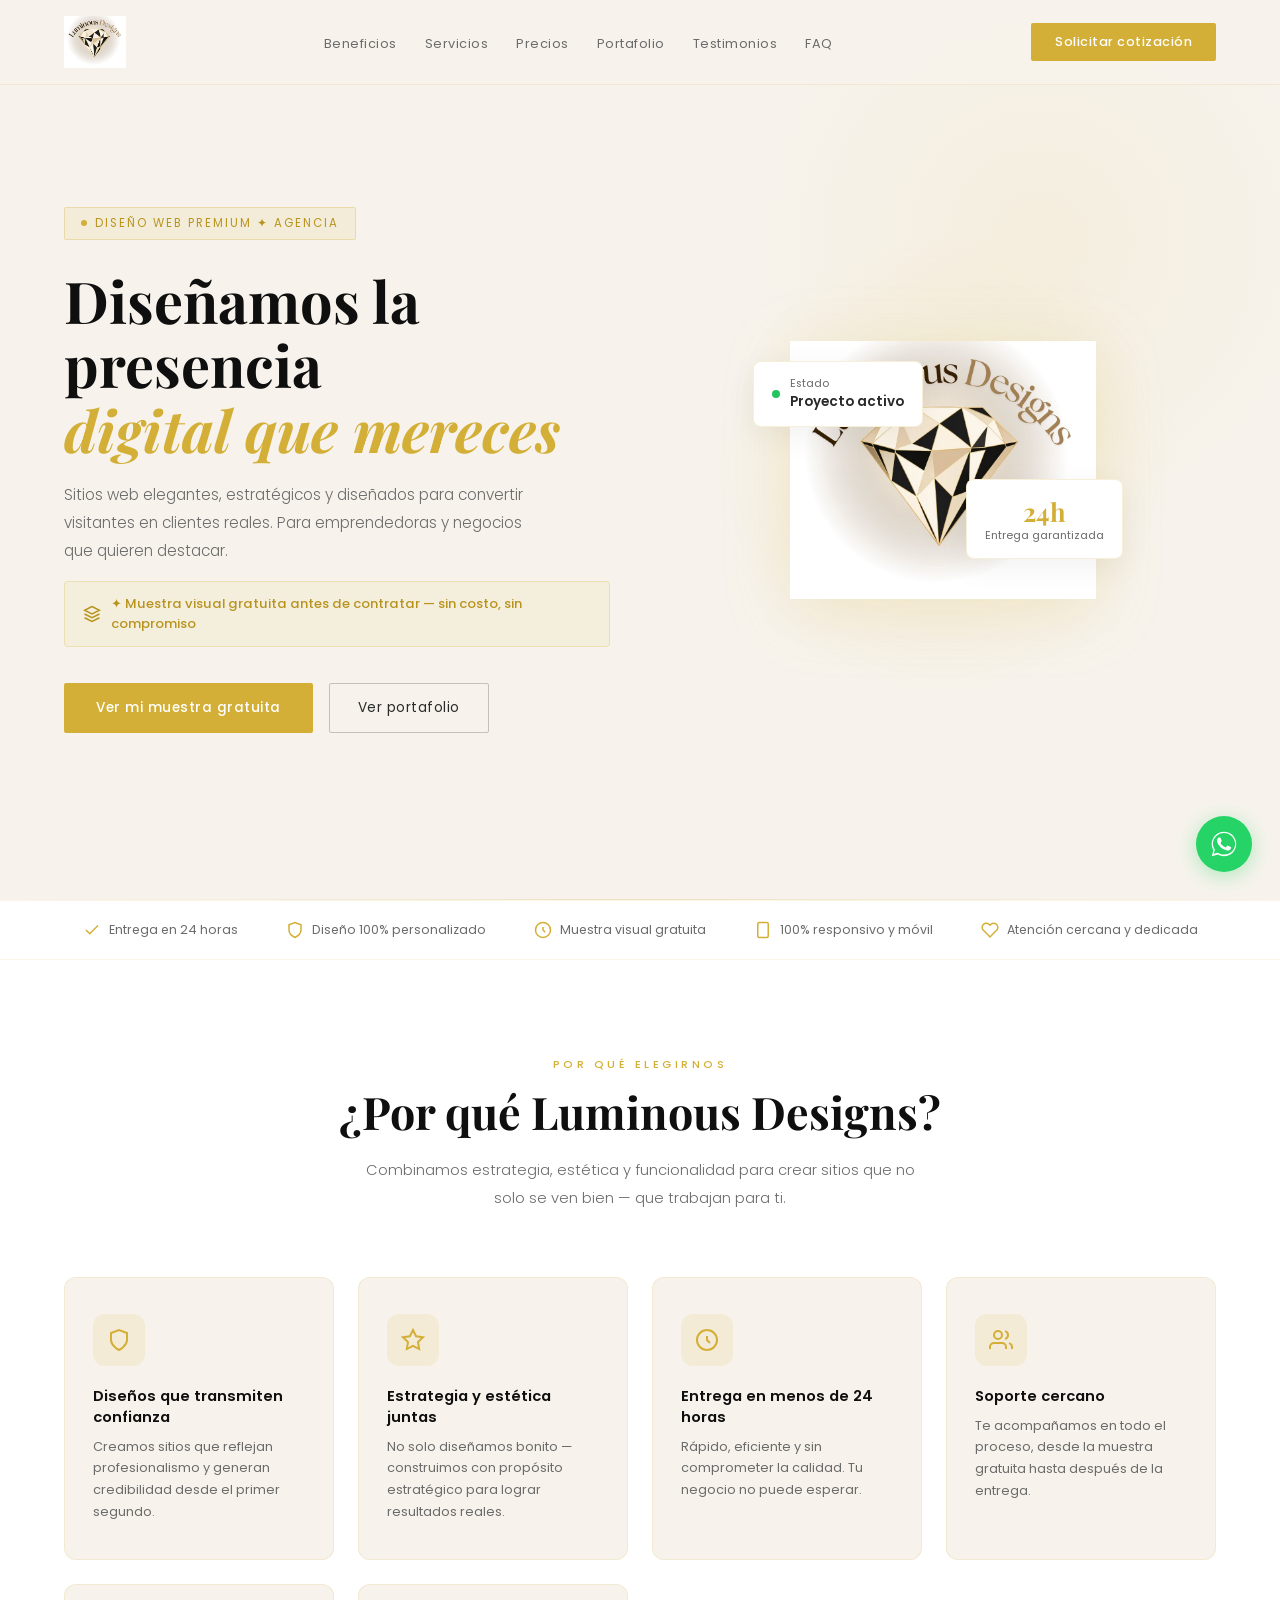
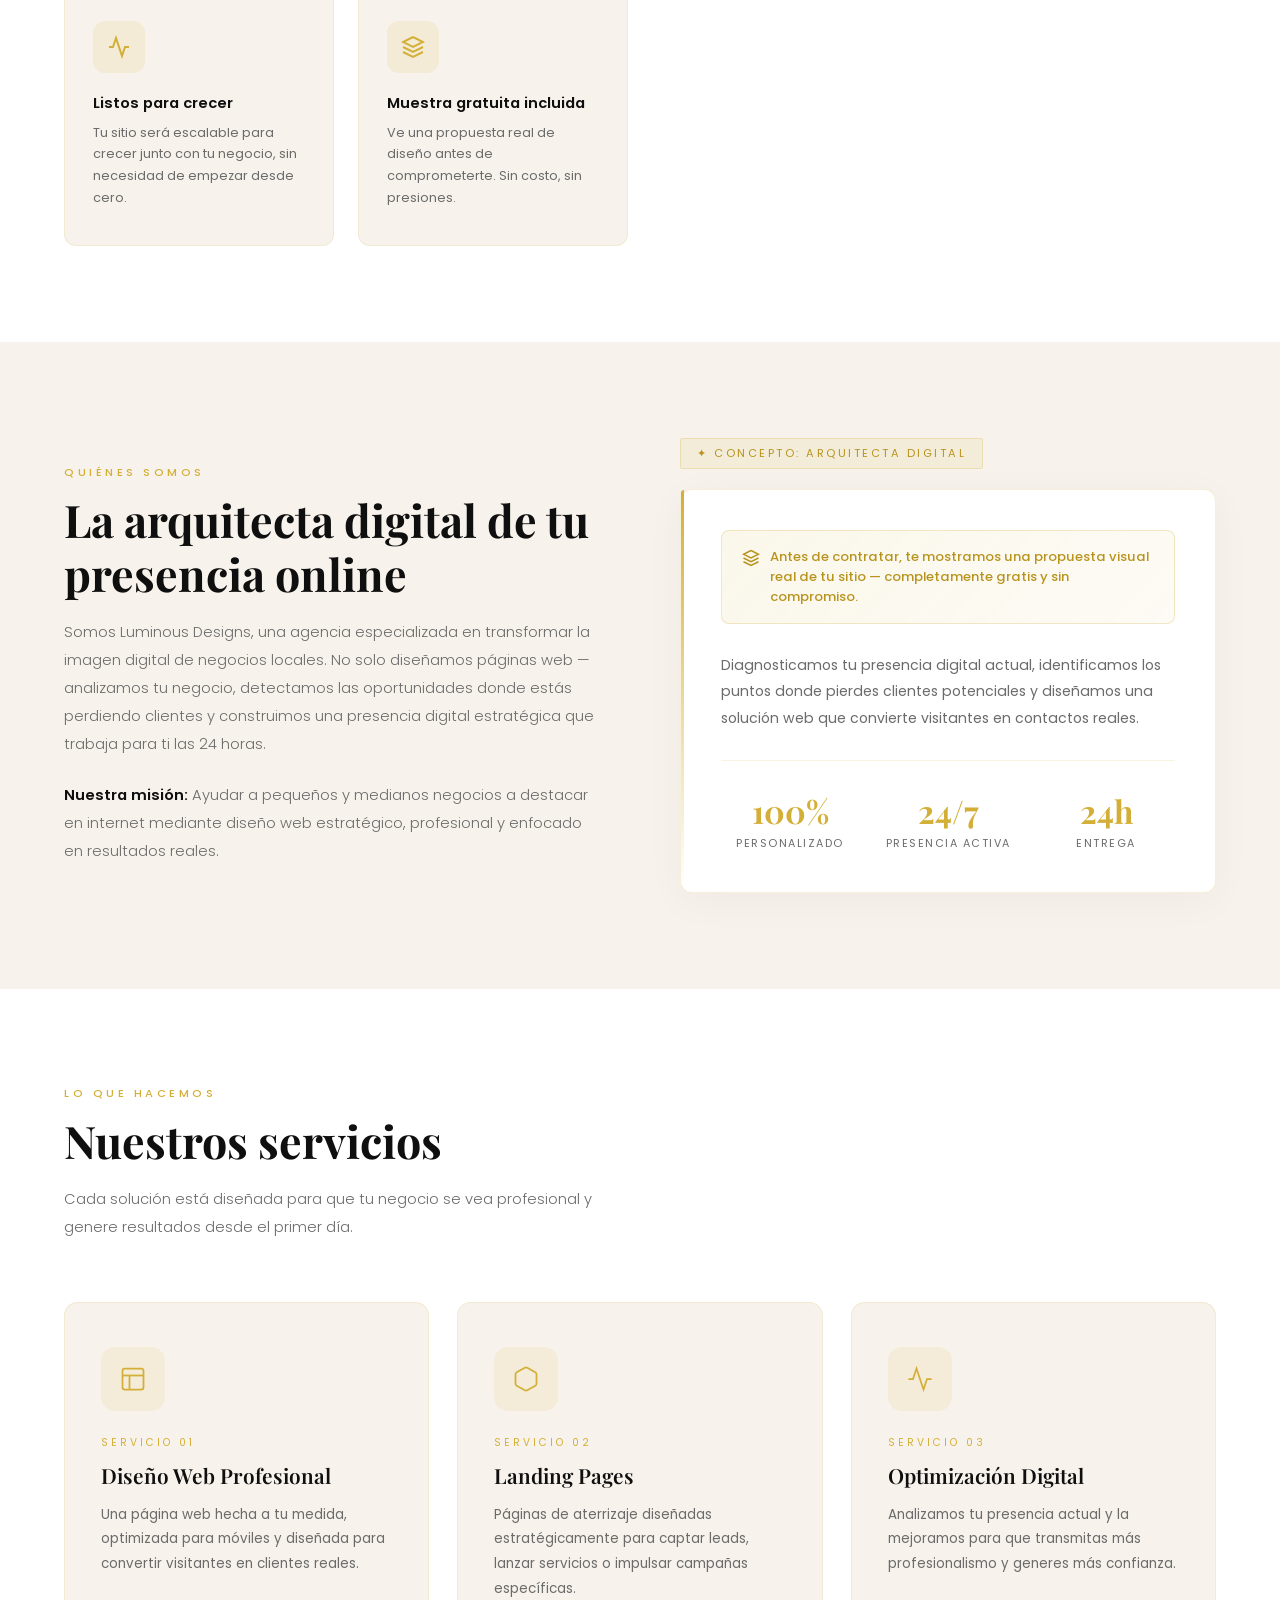
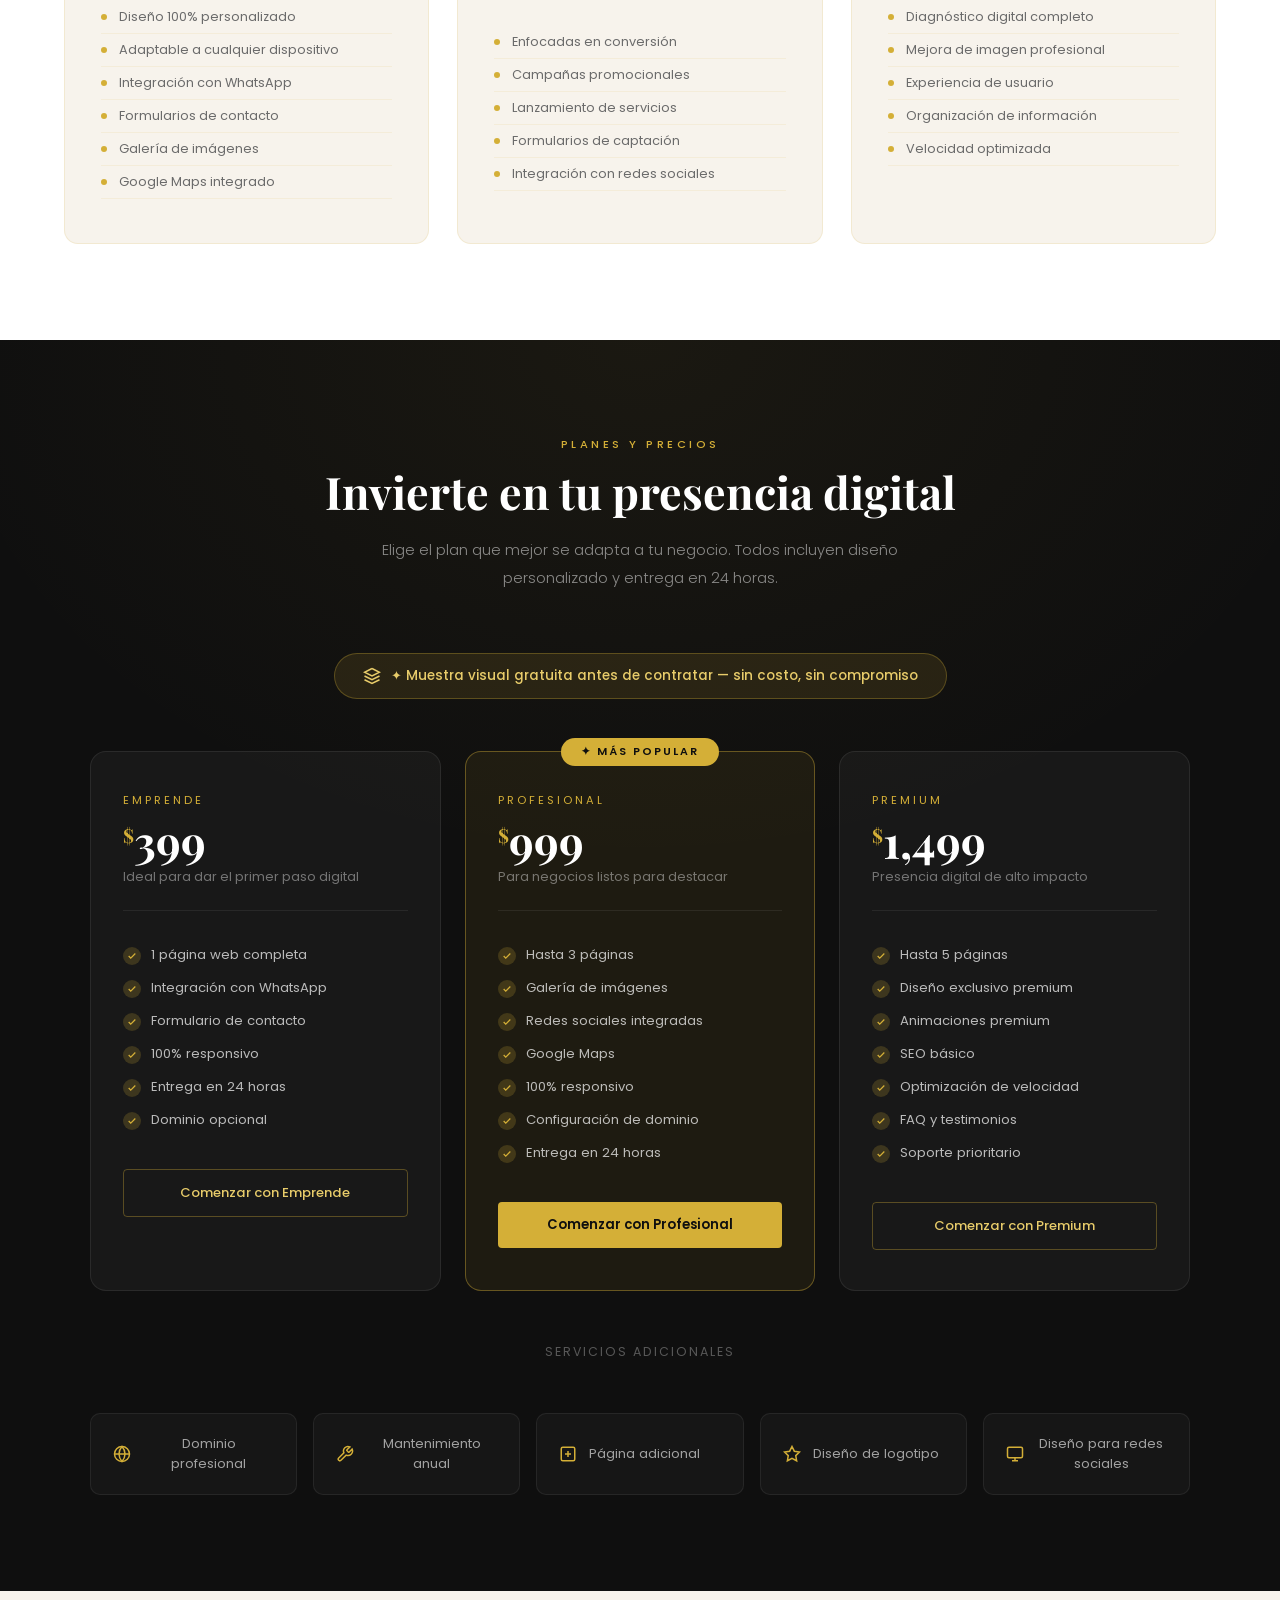
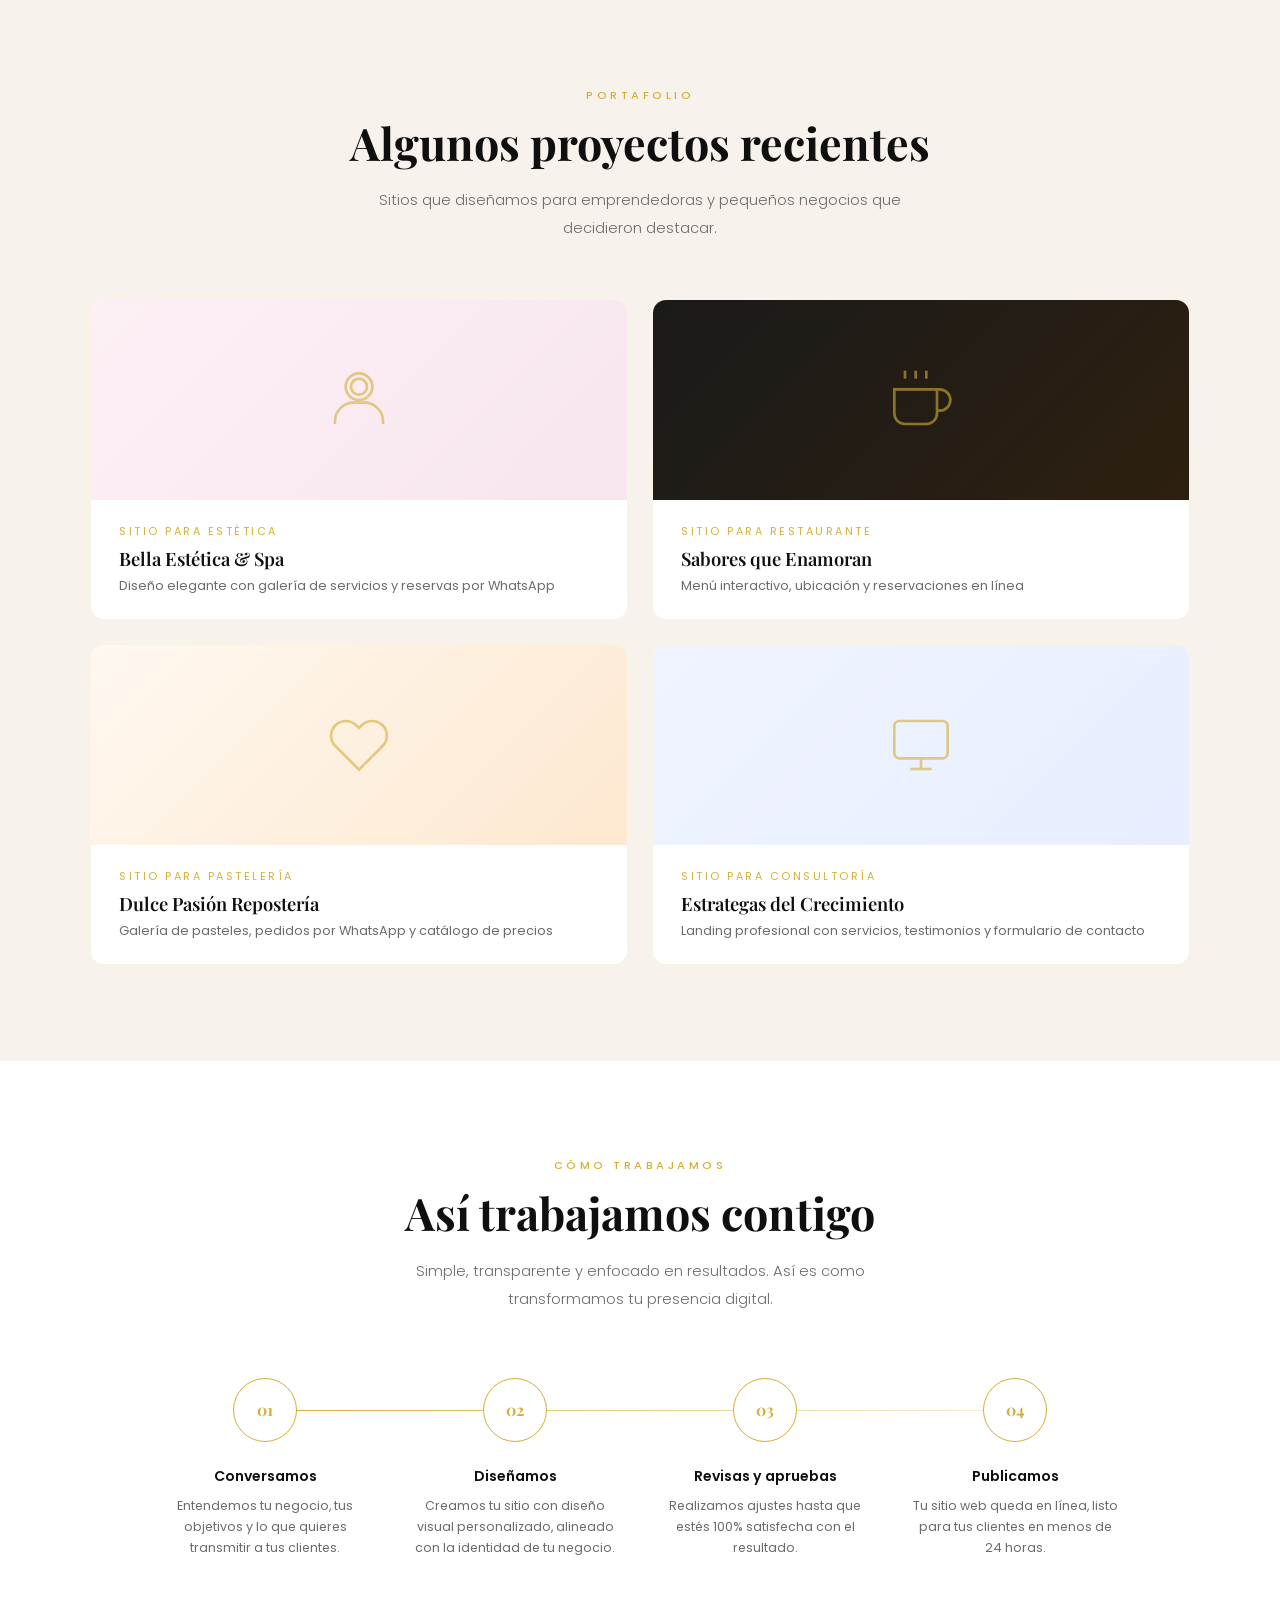
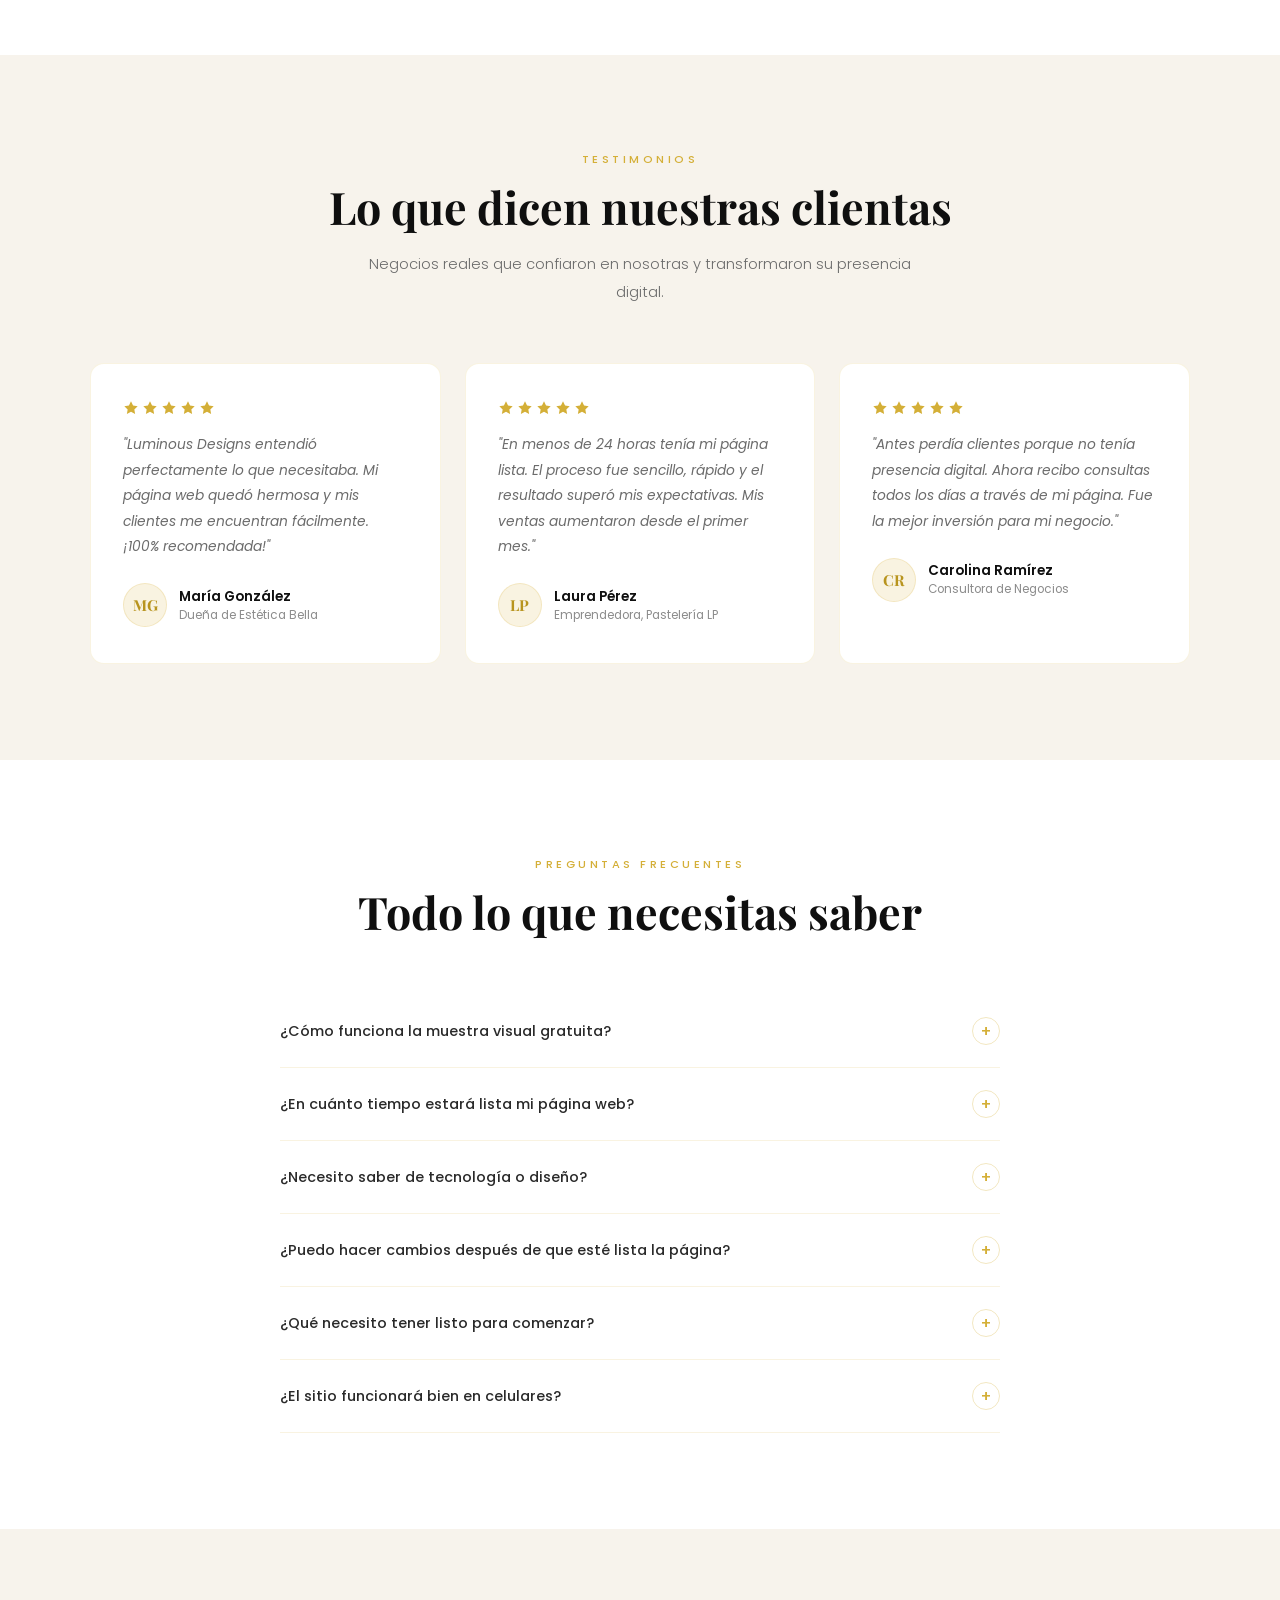
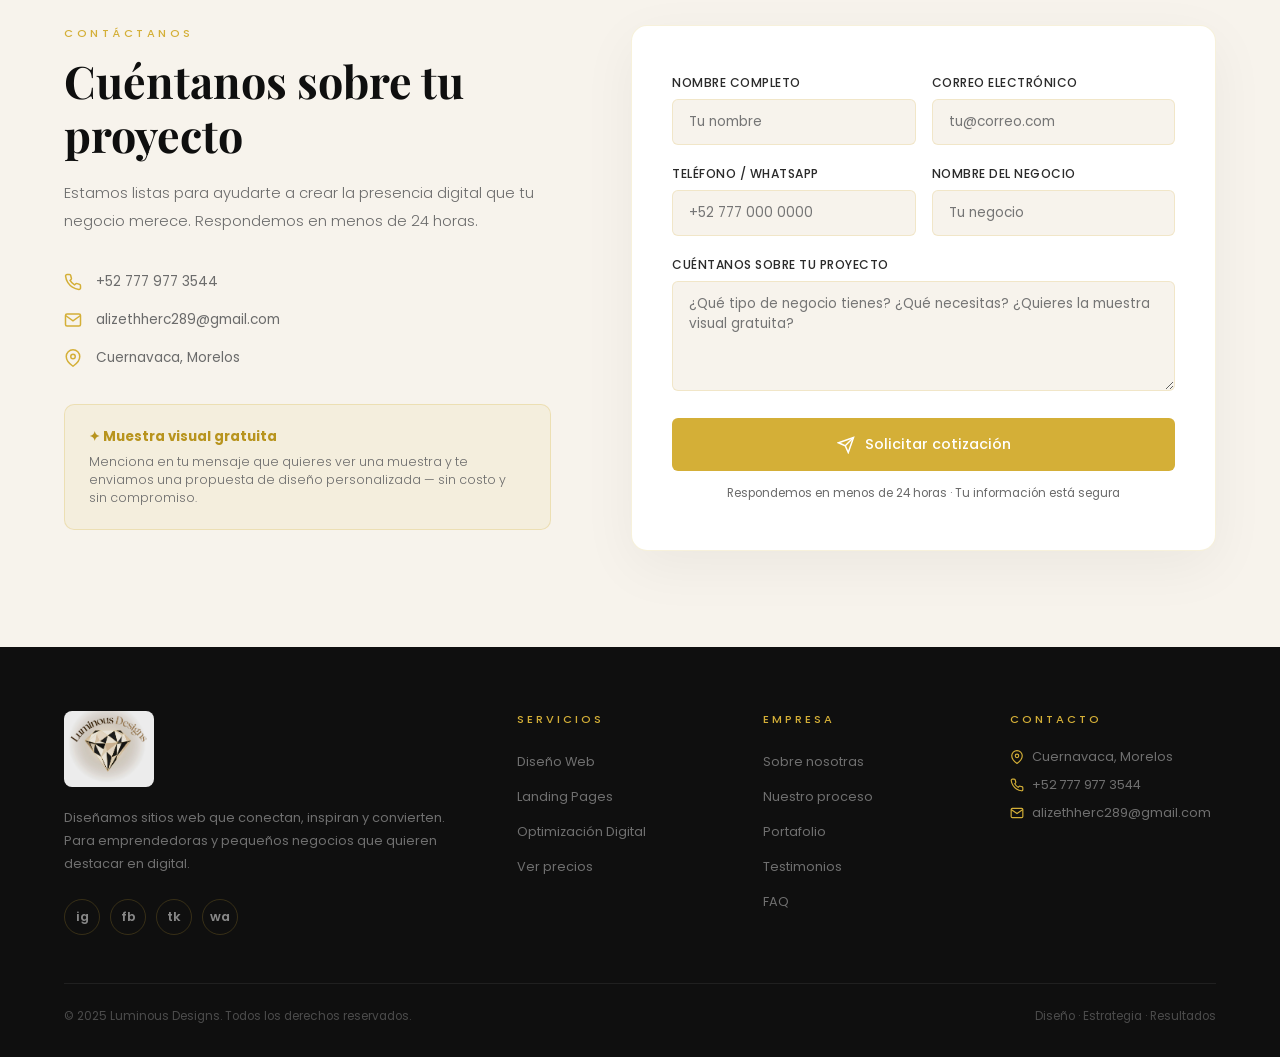
==== commit f37622ed: "Update index.html" ====
--- a/index.html
+++ b/index.html
@@ -3,963 +3,1407 @@
 <head>
 <meta charset="UTF-8">
 <meta name="viewport" content="width=device-width, initial-scale=1.0">
-<meta name="description" content="Luminous Designs — Diseño web profesional para negocios locales en Cuernavaca y Morelos. Páginas web que generan confianza y captan clientes.">
-<meta name="keywords" content="diseño web Cuernavaca, páginas web Morelos, diseño web profesional, Luminous Designs">
-<title>Luminous Designs | Diseño Web Profesional</title>
-<link href="https://fonts.googleapis.com/css2?family=Playfair+Display:wght@400;600;700;900&family=Poppins:wght@300;400;500;600&display=swap" rel="stylesheet">
+<meta name="description" content="Luminous Designs — Diseño web profesional y estratégico para emprendedoras y pequeños negocios. Muestra visual gratuita antes de contratar.">
+<title>Luminous Designs | Diseño Web Premium</title>
+<link href="https://fonts.googleapis.com/css2?family=Playfair+Display:ital,wght@0,400;0,600;0,700;1,400;1,600&family=Poppins:wght@300;400;500;600&display=swap" rel="stylesheet">
 <style>
-  :root {
-    --negro: #0A0A0A;
-    --gris-oscuro: #1E1E1E;
-    --gris-medio: #5A5A5A;
-    --plata: #C0C0C0;
-    --blanco: #FFFFFF;
-    --acento: #D4AF37;
-  }
-
-  * { margin: 0; padding: 0; box-sizing: border-box; }
-
-  html { scroll-behavior: smooth; }
-
-  body {
-    font-family: 'Poppins', sans-serif;
-    background: var(--negro);
-    color: var(--blanco);
-    overflow-x: hidden;
-  }
-
-  /* ── NAVBAR ── */
-  nav {
-    position: fixed;
-    top: 0; left: 0; right: 0;
-    z-index: 1000;
-    display: flex;
-    justify-content: space-between;
-    align-items: center;
-    padding: 18px 5%;
-    background: rgba(10,10,10,0.92);
-    backdrop-filter: blur(12px);
-    border-bottom: 1px solid rgba(192,192,192,0.12);
-    transition: all .3s ease;
-  }
-
-  .nav-logo img { width: 54px; height: 54px; object-fit: contain; border-radius: 50%; }
-
-  .nav-links { display: flex; gap: 32px; list-style: none; }
-  .nav-links a {
-    color: var(--plata);
-    text-decoration: none;
-    font-size: .85rem;
-    font-weight: 500;
-    letter-spacing: 1.5px;
-    text-transform: uppercase;
-    transition: color .3s;
-  }
-  .nav-links a:hover { color: var(--blanco); }
-
-  .nav-cta {
-    background: transparent;
-    border: 1px solid var(--plata);
-    color: var(--plata);
-    padding: 10px 24px;
-    font-family: 'Poppins', sans-serif;
-    font-size: .8rem;
-    font-weight: 500;
-    letter-spacing: 2px;
-    text-transform: uppercase;
-    cursor: pointer;
-    transition: all .3s;
-    text-decoration: none;
-  }
-  .nav-cta:hover { background: var(--plata); color: var(--negro); }
-
-  .hamburger { display: none; flex-direction: column; gap: 5px; cursor: pointer; }
-  .hamburger span { width: 24px; height: 1px; background: var(--plata); transition: all .3s; }
-
-  /* ── HERO ── */
-  #hero {
-    min-height: 100vh;
-    display: flex;
-    align-items: center;
-    position: relative;
-    padding: 0 5%;
-    overflow: hidden;
-  }
-
-  .hero-bg {
-    position: absolute;
-    inset: 0;
-    background:
-      radial-gradient(ellipse 60% 60% at 70% 50%, rgba(192,192,192,0.05) 0%, transparent 70%),
-      radial-gradient(ellipse 40% 40% at 20% 80%, rgba(212,175,55,0.04) 0%, transparent 60%);
-  }
-
-  .hero-grid-line {
-    position: absolute;
-    inset: 0;
-    background-image:
-      linear-gradient(rgba(192,192,192,0.03) 1px, transparent 1px),
-      linear-gradient(90deg, rgba(192,192,192,0.03) 1px, transparent 1px);
-    background-size: 80px 80px;
-  }
-
-  .hero-content {
-    position: relative;
-    z-index: 2;
-    max-width: 700px;
-  }
-
-  .hero-badge {
-    display: inline-block;
-    border: 1px solid rgba(192,192,192,0.3);
-    padding: 6px 18px;
-    font-size: .72rem;
-    letter-spacing: 3px;
-    text-transform: uppercase;
-    color: var(--plata);
-    margin-bottom: 32px;
-    animation: fadeUp .8s ease both;
-  }
-
-  .hero-title {
-    font-family: 'Playfair Display', serif;
-    font-size: clamp(2.8rem, 5.5vw, 5rem);
-    font-weight: 700;
-    line-height: 1.1;
-    margin-bottom: 24px;
-    animation: fadeUp .9s .1s ease both;
-  }
-
-  .hero-title em {
-    font-style: italic;
-    color: var(--plata);
-    display: block;
-  }
-
-  .hero-sub {
-    font-size: 1rem;
-    font-weight: 300;
-    color: rgba(255,255,255,0.65);
-    max-width: 520px;
-    line-height: 1.8;
-    margin-bottom: 40px;
-    animation: fadeUp 1s .2s ease both;
-  }
-
-  .hero-actions {
-    display: flex;
-    gap: 20px;
-    align-items: center;
-    flex-wrap: wrap;
-    animation: fadeUp 1s .3s ease both;
-  }
-
-  .btn-primary {
-    background: var(--blanco);
-    color: var(--negro);
-    border: none;
-    padding: 16px 36px;
-    font-family: 'Poppins', sans-serif;
-    font-size: .85rem;
-    font-weight: 600;
-    letter-spacing: 1.5px;
-    text-transform: uppercase;
-    cursor: pointer;
-    text-decoration: none;
-    transition: all .3s;
-    display: inline-block;
-  }
-  .btn-primary:hover { background: var(--plata); transform: translateY(-2px); }
-
-  .btn-outline {
-    background: transparent;
-    border: 1px solid rgba(255,255,255,0.3);
-    color: var(--blanco);
-    padding: 15px 32px;
-    font-family: 'Poppins', sans-serif;
-    font-size: .85rem;
-    font-weight: 400;
-    letter-spacing: 1.5px;
-    text-transform: uppercase;
-    cursor: pointer;
-    text-decoration: none;
-    transition: all .3s;
-    display: inline-block;
-  }
-  .btn-outline:hover { border-color: var(--blanco); }
-
-  .hero-logo-area {
-    position: absolute;
-    right: 5%;
-    top: 50%;
-    transform: translateY(-50%);
-    opacity: 0.12;
-    pointer-events: none;
-    animation: fadeIn 1.5s ease both;
-  }
-  .hero-logo-area img { width: 460px; filter: grayscale(100%); }
-
-  /* ── DIVISOR ── */
-  .divisor {
-    height: 1px;
-    background: linear-gradient(90deg, transparent, rgba(192,192,192,0.2), transparent);
-    margin: 0 5%;
-  }
-
-  /* ── SECCIONES GENERALES ── */
-  section { padding: 100px 5%; }
-
-  .section-label {
-    font-size: .72rem;
-    letter-spacing: 4px;
-    text-transform: uppercase;
-    color: var(--plata);
-    margin-bottom: 14px;
-  }
-
-  .section-title {
-    font-family: 'Playfair Display', serif;
-    font-size: clamp(2rem, 4vw, 3.2rem);
-    font-weight: 700;
-    line-height: 1.2;
-    margin-bottom: 20px;
-  }
-
-  .section-sub {
-    color: rgba(255,255,255,0.55);
-    font-size: .95rem;
-    font-weight: 300;
-    max-width: 580px;
-    line-height: 1.9;
-  }
-
-  /* ── SOBRE NOSOTROS ── */
-  #sobre {
-    display: grid;
-    grid-template-columns: 1fr 1fr;
-    gap: 80px;
-    align-items: center;
-  }
-
-  .sobre-right { position: relative; }
-
-  .sobre-card {
-    background: var(--gris-oscuro);
-    border: 1px solid rgba(192,192,192,0.1);
-    padding: 40px;
-    position: relative;
-  }
-
-  .sobre-card::before {
-    content: '';
-    position: absolute;
-    top: 0; left: 0;
-    width: 3px; height: 100%;
-    background: linear-gradient(to bottom, var(--plata), transparent);
-  }
-
-  .sobre-stat {
-    display: flex;
-    gap: 40px;
-    margin-top: 30px;
-  }
-
-  .stat-item { text-align: center; }
-  .stat-num {
-    font-family: 'Playfair Display', serif;
-    font-size: 2.5rem;
-    font-weight: 700;
-    color: var(--blanco);
-  }
-  .stat-label {
-    font-size: .72rem;
-    color: var(--plata);
-    letter-spacing: 2px;
-    text-transform: uppercase;
-  }
-
-  .concepto-tag {
-    display: inline-block;
-    background: rgba(192,192,192,0.08);
-    border: 1px solid rgba(192,192,192,0.15);
-    padding: 8px 20px;
-    font-size: .75rem;
-    letter-spacing: 2.5px;
-    text-transform: uppercase;
-    color: var(--plata);
-    margin-bottom: 24px;
-  }
-
-  /* ── PROBLEMAS ── */
-  #problemas {
-    background: var(--gris-oscuro);
-  }
-
-  .problemas-header { text-align: center; margin-bottom: 60px; }
-  .problemas-header .section-sub { margin: 0 auto; }
-
-  .problemas-grid {
-    display: grid;
-    grid-template-columns: repeat(auto-fit, minmax(260px, 1fr));
-    gap: 2px;
-  }
-
-  .problema-item {
-    padding: 36px 30px;
-    border: 1px solid rgba(192,192,192,0.07);
-    background: rgba(10,10,10,0.5);
-    transition: all .3s;
-    position: relative;
-    overflow: hidden;
-  }
-
-  .problema-item::before {
-    content: '';
-    position: absolute;
-    bottom: 0; left: 0; right: 0;
-    height: 2px;
-    background: linear-gradient(90deg, transparent, var(--plata), transparent);
-    transform: scaleX(0);
-    transition: transform .3s;
-  }
-
-  .problema-item:hover::before { transform: scaleX(1); }
-  .problema-item:hover { background: rgba(192,192,192,0.04); }
-
-  .problema-icon {
-    width: 40px;
-    height: 40px;
-    border: 1px solid rgba(192,192,192,0.2);
-    display: flex;
-    align-items: center;
-    justify-content: center;
-    margin-bottom: 20px;
-    font-size: 1.1rem;
-  }
-
-  .problema-title {
-    font-size: .9rem;
-    font-weight: 500;
-    margin-bottom: 10px;
-    color: var(--blanco);
-  }
-
-  .problema-text {
-    font-size: .8rem;
-    color: rgba(255,255,255,0.45);
-    line-height: 1.7;
-  }
-
-  /* ── SERVICIOS ── */
-  .servicios-grid {
-    display: grid;
-    grid-template-columns: repeat(auto-fit, minmax(300px, 1fr));
-    gap: 24px;
-    margin-top: 60px;
-  }
-
-  .servicio-card {
-    border: 1px solid rgba(192,192,192,0.1);
-    padding: 48px 36px;
-    position: relative;
-    transition: all .4s;
-    overflow: hidden;
-    background: var(--gris-oscuro);
-  }
-
-  .servicio-card::after {
-    content: '';
-    position: absolute;
-    inset: 0;
-    background: radial-gradient(ellipse at 50% 0%, rgba(192,192,192,0.05) 0%, transparent 70%);
-    opacity: 0;
-    transition: opacity .4s;
-  }
-
-  .servicio-card:hover { transform: translateY(-6px); border-color: rgba(192,192,192,0.25); }
-  .servicio-card:hover::after { opacity: 1; }
-
-  .servicio-num {
-    font-family: 'Playfair Display', serif;
-    font-size: 3.5rem;
-    font-weight: 700;
-    color: rgba(192,192,192,0.08);
-    line-height: 1;
-    margin-bottom: 24px;
-  }
-
-  .servicio-icon { font-size: 1.5rem; margin-bottom: 20px; }
-
-  .servicio-title {
-    font-family: 'Playfair Display', serif;
-    font-size: 1.35rem;
-    font-weight: 600;
-    margin-bottom: 16px;
-    color: var(--blanco);
-  }
-
-  .servicio-text {
-    font-size: .85rem;
-    color: rgba(255,255,255,0.5);
-    line-height: 1.85;
-    margin-bottom: 24px;
-  }
-
-  .servicio-features { list-style: none; }
-  .servicio-features li {
-    font-size: .78rem;
-    color: rgba(255,255,255,0.4);
-    padding: 6px 0;
-    border-bottom: 1px solid rgba(255,255,255,0.05);
-    padding-left: 14px;
-    position: relative;
-  }
-  .servicio-features li::before {
-    content: '—';
-    position: absolute;
-    left: 0;
-    color: var(--plata);
-    font-size: .65rem;
-  }
-
-  /* ── PROCESO ── */
-  #proceso {
-    background: var(--gris-oscuro);
-  }
-
-  .proceso-header { text-align: center; margin-bottom: 70px; }
-
-  .proceso-steps {
-    display: flex;
-    gap: 0;
-    position: relative;
-  }
-
-  .proceso-steps::before {
-    content: '';
-    position: absolute;
-    top: 28px;
-    left: 5%;
-    right: 5%;
-    height: 1px;
-    background: linear-gradient(90deg, transparent, rgba(192,192,192,0.2), transparent);
-  }
-
-  .paso {
-    flex: 1;
-    text-align: center;
-    padding: 0 16px;
-    position: relative;
-  }
-
-  .paso-num {
-    width: 56px;
-    height: 56px;
-    border: 1px solid rgba(192,192,192,0.25);
-    border-radius: 50%;
-    display: flex;
-    align-items: center;
-    justify-content: center;
-    margin: 0 auto 24px;
-    font-family: 'Playfair Display', serif;
-    font-size: 1.1rem;
-    font-weight: 700;
-    color: var(--plata);
-    background: var(--gris-oscuro);
-    position: relative;
-    z-index: 1;
-    transition: all .3s;
-  }
-
-  .paso:hover .paso-num {
-    background: var(--plata);
-    color: var(--negro);
-    border-color: var(--plata);
-  }
-
-  .paso-title {
-    font-weight: 600;
-    font-size: .9rem;
-    letter-spacing: 1px;
-    margin-bottom: 10px;
-    text-transform: uppercase;
-  }
-
-  .paso-text {
-    font-size: .78rem;
-    color: rgba(255,255,255,0.45);
-    line-height: 1.7;
-  }
-
-  /* ── BENEFICIOS ── */
-  .beneficios-wrapper {
-    display: grid;
-    grid-template-columns: 1fr 1fr;
-    gap: 80px;
-    align-items: center;
-  }
-
-  .beneficio-list { margin-top: 40px; }
-
-  .beneficio-item {
-    display: flex;
-    gap: 20px;
-    padding: 24px 0;
-    border-bottom: 1px solid rgba(255,255,255,0.05);
-    transition: all .3s;
-  }
-
-  .beneficio-item:hover { padding-left: 8px; }
-
-  .beneficio-icon {
-    width: 36px;
-    height: 36px;
-    border: 1px solid rgba(192,192,192,0.2);
-    display: flex;
-    align-items: center;
-    justify-content: center;
-    flex-shrink: 0;
-    font-size: .9rem;
-  }
-
-  .beneficio-title {
-    font-weight: 600;
-    font-size: .9rem;
-    margin-bottom: 6px;
-  }
-
-  .beneficio-text {
-    font-size: .8rem;
-    color: rgba(255,255,255,0.45);
-    line-height: 1.6;
-  }
-
-  .beneficios-visual {
-    position: relative;
-  }
-
-  .bv-card {
-    background: var(--gris-oscuro);
-    border: 1px solid rgba(192,192,192,0.1);
-    padding: 50px;
-    text-align: center;
-  }
-
-  .bv-card img {
-    width: 200px;
-    opacity: 0.85;
-    margin-bottom: 30px;
-  }
-
-  .bv-quote {
-    font-family: 'Playfair Display', serif;
-    font-size: 1.15rem;
-    font-style: italic;
-    color: var(--plata);
-    line-height: 1.6;
-  }
-
-  /* ── PORTAFOLIO ── */
-  #portafolio {
-    background: var(--gris-oscuro);
-  }
-
-  .portafolio-header { text-align: center; margin-bottom: 60px; }
-
-  .portafolio-grid {
-    display: grid;
-    grid-template-columns: repeat(3, 1fr);
-    gap: 2px;
-  }
-
-  .proyecto-item {
-    aspect-ratio: 4/3;
-    background: var(--negro);
-    border: 1px solid rgba(192,192,192,0.08);
-    display: flex;
-    flex-direction: column;
-    align-items: center;
-    justify-content: center;
-    gap: 12px;
-    padding: 30px;
-    transition: all .3s;
-    cursor: default;
-  }
-
-  .proyecto-item:hover { background: rgba(192,192,192,0.04); border-color: rgba(192,192,192,0.2); }
-
-  .proyecto-placeholder {
-    width: 50px;
-    height: 50px;
-    border: 1px solid rgba(192,192,192,0.2);
-    display: flex;
-    align-items: center;
-    justify-content: center;
-    font-size: 1.3rem;
-    opacity: 0.5;
-  }
-
-  .proyecto-label {
-    font-size: .75rem;
-    letter-spacing: 2px;
-    text-transform: uppercase;
-    color: rgba(255,255,255,0.25);
-  }
-
-  /* ── TESTIMONIOS ── */
-  .testimonios-grid {
-    display: grid;
-    grid-template-columns: repeat(auto-fit, minmax(300px, 1fr));
-    gap: 24px;
-    margin-top: 60px;
-  }
-
-  .testimonio-card {
-    border: 1px solid rgba(192,192,192,0.1);
-    padding: 40px;
-    background: var(--gris-oscuro);
-    position: relative;
-  }
-
-  .testimonio-card::before {
-    content: '"';
-    font-family: 'Playfair Display', serif;
-    font-size: 6rem;
-    color: rgba(192,192,192,0.06);
-    position: absolute;
-    top: 10px;
-    left: 20px;
-    line-height: 1;
-  }
-
-  .testimonio-text {
-    font-size: .88rem;
-    color: rgba(255,255,255,0.6);
-    line-height: 1.85;
-    margin-bottom: 28px;
-    font-style: italic;
-    position: relative;
-    z-index: 1;
-  }
-
-  .testimonio-author { display: flex; align-items: center; gap: 14px; }
-
-  .author-avatar {
-    width: 44px;
-    height: 44px;
-    border-radius: 50%;
-    border: 1px solid rgba(192,192,192,0.2);
-    display: flex;
-    align-items: center;
-    justify-content: center;
-    font-size: 1rem;
-    background: rgba(192,192,192,0.06);
-  }
-
-  .author-name { font-weight: 600; font-size: .85rem; }
-  .author-role { font-size: .75rem; color: var(--plata); }
-
-  /* ── FAQ ── */
-  #faq {
-    background: var(--gris-oscuro);
-  }
-
-  .faq-header { text-align: center; margin-bottom: 60px; }
-
-  .faq-list { max-width: 740px; margin: 0 auto; }
-
-  .faq-item {
-    border-bottom: 1px solid rgba(255,255,255,0.07);
-  }
-
-  .faq-question {
-    width: 100%;
-    background: none;
-    border: none;
-    color: var(--blanco);
-    font-family: 'Poppins', sans-serif;
-    font-size: .9rem;
-    font-weight: 500;
-    text-align: left;
-    padding: 22px 0;
-    cursor: pointer;
-    display: flex;
-    justify-content: space-between;
-    align-items: center;
-    letter-spacing: .3px;
-    transition: color .3s;
-  }
-
-  .faq-question:hover { color: var(--plata); }
-
-  .faq-toggle {
-    width: 22px;
-    height: 22px;
-    border: 1px solid rgba(192,192,192,0.2);
-    display: flex;
-    align-items: center;
-    justify-content: center;
-    flex-shrink: 0;
-    font-size: .8rem;
-    transition: all .3s;
-  }
-
-  .faq-answer {
-    max-height: 0;
-    overflow: hidden;
-    transition: max-height .4s ease;
-  }
-
-  .faq-answer p {
-    font-size: .85rem;
-    color: rgba(255,255,255,0.5);
-    line-height: 1.85;
-    padding-bottom: 22px;
-  }
-
-  .faq-item.open .faq-toggle { background: var(--plata); color: var(--negro); border-color: var(--plata); }
-  .faq-item.open .faq-answer { max-height: 300px; }
-
-  /* ── CTA FINAL ── */
-  #cta {
-    text-align: center;
-    padding: 120px 5%;
-    position: relative;
-    overflow: hidden;
-  }
-
-  .cta-bg {
-    position: absolute;
-    inset: 0;
-    background:
-      radial-gradient(ellipse 60% 60% at 50% 50%, rgba(192,192,192,0.06) 0%, transparent 70%);
-  }
-
-  #cta .section-label { text-align: center; margin-bottom: 14px; }
-  #cta .section-title { max-width: 640px; margin: 0 auto 24px; }
-  #cta .section-sub { margin: 0 auto 48px; text-align: center; }
-
-  .cta-actions { display: flex; gap: 20px; justify-content: center; flex-wrap: wrap; position: relative; }
-
-  /* ── FOOTER ── */
-  footer {
-    background: var(--negro);
-    border-top: 1px solid rgba(192,192,192,0.1);
-    padding: 60px 5% 30px;
-  }
-
-  .footer-grid {
-    display: grid;
-    grid-template-columns: 2fr 1fr 1fr 1fr;
-    gap: 40px;
-    margin-bottom: 50px;
-  }
-
-  .footer-brand img { width: 70px; margin-bottom: 20px; border-radius: 50%; }
-
-  .footer-desc {
-    font-size: .82rem;
-    color: rgba(255,255,255,0.4);
-    line-height: 1.8;
-    margin-bottom: 24px;
-  }
-
-  .footer-socials { display: flex; gap: 12px; }
-
-  .social-icon {
-    width: 36px;
-    height: 36px;
-    border: 1px solid rgba(192,192,192,0.2);
-    display: flex;
-    align-items: center;
-    justify-content: center;
-    font-size: .85rem;
-    color: var(--plata);
-    text-decoration: none;
-    transition: all .3s;
-  }
-  .social-icon:hover { background: var(--plata); color: var(--negro); }
-
-  .footer-col-title {
-    font-size: .75rem;
-    letter-spacing: 3px;
-    text-transform: uppercase;
-    color: var(--plata);
-    margin-bottom: 20px;
-    font-weight: 600;
-  }
-
-  .footer-links { list-style: none; }
-  .footer-links li { margin-bottom: 12px; }
-  .footer-links a {
-    font-size: .82rem;
-    color: rgba(255,255,255,0.4);
-    text-decoration: none;
-    transition: color .3s;
-  }
-  .footer-links a:hover { color: var(--blanco); }
-
-  .footer-contact-item {
-    font-size: .82rem;
-    color: rgba(255,255,255,0.4);
-    margin-bottom: 12px;
-    display: flex;
-    gap: 10px;
-    align-items: flex-start;
-  }
-
-  .footer-bottom {
-    border-top: 1px solid rgba(255,255,255,0.06);
-    padding-top: 24px;
-    display: flex;
-    justify-content: space-between;
-    align-items: center;
-    flex-wrap: wrap;
-    gap: 12px;
-  }
-
-  .footer-copy {
-    font-size: .75rem;
-    color: rgba(255,255,255,0.25);
-  }
-
-  /* ── WHATSAPP FLOTANTE ── */
-  .whatsapp-float {
-    position: fixed;
-    bottom: 28px;
-    right: 28px;
-    z-index: 999;
-    width: 56px;
-    height: 56px;
-    background: #25D366;
-    border-radius: 50%;
-    display: flex;
-    align-items: center;
-    justify-content: center;
-    text-decoration: none;
-    box-shadow: 0 4px 20px rgba(37,211,102,0.35);
-    transition: all .3s;
-    animation: pulse 2.5s infinite;
-  }
-
-  .whatsapp-float:hover { transform: scale(1.1); box-shadow: 0 6px 28px rgba(37,211,102,0.5); }
-
-  .whatsapp-float svg { width: 28px; height: 28px; fill: #fff; }
-
-  /* ── ANIMACIONES ── */
-  @keyframes fadeUp {
-    from { opacity: 0; transform: translateY(30px); }
-    to   { opacity: 1; transform: translateY(0); }
-  }
-
-  @keyframes fadeIn {
-    from { opacity: 0; }
-    to   { opacity: 1; }
-  }
-
-  @keyframes pulse {
-    0%, 100% { box-shadow: 0 4px 20px rgba(37,211,102,0.35); }
-    50% { box-shadow: 0 4px 30px rgba(37,211,102,0.6); }
-  }
-
-  .reveal {
-    opacity: 0;
-    transform: translateY(40px);
-    transition: opacity .7s ease, transform .7s ease;
-  }
-  .reveal.visible { opacity: 1; transform: translateY(0); }
-
-  /* ── RESPONSIVE ── */
-  @media (max-width: 900px) {
-    #sobre {
-      grid-template-columns: 1fr;
-      gap: 50px;
-    }
-    .hero-logo-area { display: none; }
-    .beneficios-wrapper { grid-template-columns: 1fr; }
-    .portafolio-grid { grid-template-columns: 1fr 1fr; }
-    .footer-grid { grid-template-columns: 1fr 1fr; }
-    .proceso-steps { flex-direction: column; gap: 30px; }
-    .proceso-steps::before { display: none; }
-    nav .nav-links, nav .nav-cta { display: none; }
-    .hamburger { display: flex; }
-  }
-
-  @media (max-width: 580px) {
-    section { padding: 70px 5%; }
-    .portafolio-grid { grid-template-columns: 1fr; }
-    .footer-grid { grid-template-columns: 1fr; }
-    #cta { padding: 80px 5%; }
-    .hero-title { font-size: 2.2rem; }
-    .sobre-stat { gap: 20px; }
-  }
+:root {
+  --marfil: #F7F3EC;
+  --marfil-dark: #EDE7DA;
+  --blanco: #FFFFFF;
+  --dorado: #D4AF37;
+  --dorado-light: #E8CC6A;
+  --dorado-dark: #B8941E;
+  --gris: #8C8C8C;
+  --gris-light: #C8C8C8;
+  --negro: #0F0F0F;
+  --texto: #2A2A2A;
+  --texto-suave: #6B6B6B;
+}
+
+* { margin: 0; padding: 0; box-sizing: border-box; }
+html { scroll-behavior: smooth; }
+
+body {
+  font-family: 'Poppins', sans-serif;
+  background: var(--marfil);
+  color: var(--texto);
+  overflow-x: hidden;
+}
+
+/* ── NAVBAR ── */
+nav {
+  position: fixed;
+  top: 0; left: 0; right: 0;
+  z-index: 1000;
+  display: flex;
+  justify-content: space-between;
+  align-items: center;
+  padding: 16px 5%;
+  background: rgba(247,243,236,0.96);
+  backdrop-filter: blur(16px);
+  border-bottom: 1px solid rgba(212,175,55,0.15);
+  transition: all .3s ease;
+}
+
+.nav-logo {
+  display: flex;
+  align-items: center;
+  gap: 12px;
+  text-decoration: none;
+}
+
+.nav-logo-diamond {
+  width: 42px;
+  height: 42px;
+}
+
+.nav-brand {
+  font-family: 'Playfair Display', serif;
+  font-size: 1.1rem;
+  font-weight: 600;
+  color: var(--texto);
+  line-height: 1.1;
+}
+.nav-brand span { color: var(--dorado); }
+
+.nav-links {
+  display: flex;
+  gap: 28px;
+  list-style: none;
+}
+.nav-links a {
+  color: var(--texto-suave);
+  text-decoration: none;
+  font-size: .8rem;
+  font-weight: 400;
+  letter-spacing: .5px;
+  transition: color .3s;
+}
+.nav-links a:hover { color: var(--dorado-dark); }
+
+.nav-cta {
+  background: var(--dorado);
+  border: none;
+  color: var(--blanco);
+  padding: 10px 24px;
+  font-family: 'Poppins', sans-serif;
+  font-size: .8rem;
+  font-weight: 500;
+  letter-spacing: .5px;
+  cursor: pointer;
+  transition: all .3s;
+  text-decoration: none;
+  border-radius: 2px;
+}
+.nav-cta:hover { background: var(--dorado-dark); transform: translateY(-1px); }
+
+.hamburger {
+  display: none;
+  flex-direction: column;
+  gap: 5px;
+  cursor: pointer;
+  background: none;
+  border: none;
+  padding: 4px;
+}
+.hamburger span {
+  width: 22px;
+  height: 1.5px;
+  background: var(--texto);
+  transition: all .3s;
+  display: block;
+}
+
+/* ── HERO ── */
+#hero {
+  min-height: 100vh;
+  display: flex;
+  align-items: center;
+  position: relative;
+  padding: 120px 5% 80px;
+  overflow: hidden;
+  background: var(--marfil);
+}
+
+.hero-bg-ornament {
+  position: absolute;
+  top: -60px;
+  right: -60px;
+  width: 600px;
+  height: 600px;
+  border-radius: 50%;
+  background: radial-gradient(circle, rgba(212,175,55,0.08) 0%, transparent 70%);
+  pointer-events: none;
+}
+
+.hero-line-deco {
+  position: absolute;
+  bottom: 0;
+  left: 0;
+  right: 0;
+  height: 1px;
+  background: linear-gradient(90deg, transparent, rgba(212,175,55,0.25), transparent);
+}
+
+.hero-inner {
+  display: grid;
+  grid-template-columns: 1fr 1fr;
+  gap: 60px;
+  align-items: center;
+  width: 100%;
+  max-width: 1300px;
+  margin: 0 auto;
+}
+
+.hero-badge {
+  display: inline-flex;
+  align-items: center;
+  gap: 8px;
+  background: rgba(212,175,55,0.1);
+  border: 1px solid rgba(212,175,55,0.3);
+  padding: 7px 16px;
+  font-size: .72rem;
+  letter-spacing: 2px;
+  text-transform: uppercase;
+  color: var(--dorado-dark);
+  margin-bottom: 28px;
+  border-radius: 2px;
+  animation: fadeUp .8s ease both;
+}
+.hero-badge::before {
+  content: '';
+  width: 6px;
+  height: 6px;
+  background: var(--dorado);
+  border-radius: 50%;
+}
+
+.hero-title {
+  font-family: 'Playfair Display', serif;
+  font-size: clamp(2.6rem, 4.5vw, 4.2rem);
+  font-weight: 700;
+  line-height: 1.12;
+  margin-bottom: 20px;
+  color: var(--negro);
+  animation: fadeUp .9s .1s ease both;
+}
+.hero-title em {
+  font-style: italic;
+  color: var(--dorado);
+  display: block;
+}
+
+.hero-sub {
+  font-size: .95rem;
+  font-weight: 300;
+  color: var(--texto-suave);
+  max-width: 480px;
+  line-height: 1.85;
+  margin-bottom: 16px;
+  animation: fadeUp 1s .2s ease both;
+}
+
+.hero-muestra {
+  display: flex;
+  align-items: center;
+  gap: 10px;
+  background: rgba(212,175,55,0.08);
+  border: 1px solid rgba(212,175,55,0.25);
+  padding: 12px 18px;
+  border-radius: 4px;
+  margin-bottom: 36px;
+  font-size: .82rem;
+  color: var(--dorado-dark);
+  font-weight: 500;
+  animation: fadeUp 1s .25s ease both;
+}
+.hero-muestra svg { width: 18px; height: 18px; flex-shrink: 0; }
+
+.hero-actions {
+  display: flex;
+  gap: 16px;
+  align-items: center;
+  flex-wrap: wrap;
+  animation: fadeUp 1s .3s ease both;
+}
+
+.btn-primary {
+  background: var(--dorado);
+  color: var(--blanco);
+  border: none;
+  padding: 15px 32px;
+  font-family: 'Poppins', sans-serif;
+  font-size: .85rem;
+  font-weight: 500;
+  letter-spacing: .5px;
+  cursor: pointer;
+  text-decoration: none;
+  transition: all .3s;
+  display: inline-block;
+  border-radius: 2px;
+}
+.btn-primary:hover { background: var(--dorado-dark); transform: translateY(-2px); box-shadow: 0 8px 24px rgba(212,175,55,0.25); }
+
+.btn-outline {
+  background: transparent;
+  border: 1px solid rgba(44,44,44,0.25);
+  color: var(--texto);
+  padding: 14px 28px;
+  font-family: 'Poppins', sans-serif;
+  font-size: .85rem;
+  font-weight: 400;
+  letter-spacing: .5px;
+  cursor: pointer;
+  text-decoration: none;
+  transition: all .3s;
+  display: inline-block;
+  border-radius: 2px;
+}
+.btn-outline:hover { border-color: var(--dorado); color: var(--dorado-dark); }
+
+.hero-visual {
+  display: flex;
+  align-items: center;
+  justify-content: center;
+  position: relative;
+  animation: fadeIn 1.2s .4s ease both;
+}
+
+.hero-diamond-wrap {
+  position: relative;
+  display: flex;
+  align-items: center;
+  justify-content: center;
+}
+
+.hero-diamond-bg {
+  position: absolute;
+  width: 480px;
+  height: 480px;
+  border-radius: 50%;
+  background: radial-gradient(circle, rgba(212,175,55,0.1) 0%, rgba(212,175,55,0.03) 50%, transparent 70%);
+}
+
+.hero-diamond-svg {
+  width: 320px;
+  height: 320px;
+  filter: drop-shadow(0 20px 40px rgba(212,175,55,0.2));
+}
+
+.hero-card-float {
+  position: absolute;
+  background: var(--blanco);
+  border: 1px solid rgba(212,175,55,0.2);
+  border-radius: 8px;
+  padding: 14px 18px;
+  box-shadow: 0 8px 32px rgba(0,0,0,0.06);
+}
+.hero-card-float.card-1 {
+  top: 20px; left: -20px;
+  display: flex;
+  align-items: center;
+  gap: 10px;
+  font-size: .78rem;
+}
+.hero-card-float.card-2 {
+  bottom: 40px; right: -10px;
+  font-size: .75rem;
+  text-align: center;
+}
+.card-dot { width: 8px; height: 8px; border-radius: 50%; background: #22C55E; flex-shrink: 0; }
+.card-label { font-size: .68rem; color: var(--texto-suave); }
+.card-value { font-weight: 600; color: var(--texto); font-size: .85rem; }
+.card-num { font-family: 'Playfair Display', serif; font-size: 1.6rem; font-weight: 700; color: var(--dorado); }
+
+/* ── TRUST BAR ── */
+.trust-bar {
+  background: var(--blanco);
+  border-top: 1px solid rgba(212,175,55,0.12);
+  border-bottom: 1px solid rgba(212,175,55,0.12);
+  padding: 20px 5%;
+  display: flex;
+  align-items: center;
+  justify-content: center;
+  gap: 48px;
+  flex-wrap: wrap;
+}
+.trust-item {
+  display: flex;
+  align-items: center;
+  gap: 8px;
+  font-size: .78rem;
+  color: var(--texto-suave);
+  font-weight: 400;
+}
+.trust-item svg { color: var(--dorado); }
+
+/* ── SECCIONES GENERALES ── */
+section { padding: 96px 5%; }
+
+.section-eyebrow {
+  font-size: .7rem;
+  letter-spacing: 3.5px;
+  text-transform: uppercase;
+  color: var(--dorado);
+  font-weight: 500;
+  margin-bottom: 12px;
+}
+
+.section-title {
+  font-family: 'Playfair Display', serif;
+  font-size: clamp(1.9rem, 3.5vw, 3rem);
+  font-weight: 700;
+  line-height: 1.2;
+  margin-bottom: 18px;
+  color: var(--negro);
+}
+
+.section-sub {
+  color: var(--texto-suave);
+  font-size: .92rem;
+  font-weight: 300;
+  max-width: 560px;
+  line-height: 1.9;
+}
+
+/* ── BENEFICIOS ── */
+#beneficios {
+  background: var(--blanco);
+}
+
+.beneficios-header {
+  text-align: center;
+  margin-bottom: 64px;
+}
+.beneficios-header .section-sub { margin: 0 auto; }
+
+.beneficios-grid {
+  display: grid;
+  grid-template-columns: repeat(auto-fit, minmax(220px, 1fr));
+  gap: 24px;
+  max-width: 1200px;
+  margin: 0 auto;
+}
+
+.beneficio-card {
+  background: var(--marfil);
+  border: 1px solid rgba(212,175,55,0.15);
+  border-radius: 12px;
+  padding: 36px 28px;
+  transition: all .35s;
+  position: relative;
+  overflow: hidden;
+}
+.beneficio-card::after {
+  content: '';
+  position: absolute;
+  bottom: 0; left: 0; right: 0;
+  height: 3px;
+  background: linear-gradient(90deg, var(--dorado), var(--dorado-light));
+  transform: scaleX(0);
+  transform-origin: left;
+  transition: transform .35s;
+}
+.beneficio-card:hover { transform: translateY(-6px); box-shadow: 0 16px 48px rgba(212,175,55,0.1); border-color: rgba(212,175,55,0.3); }
+.beneficio-card:hover::after { transform: scaleX(1); }
+
+.beneficio-icon-wrap {
+  width: 52px;
+  height: 52px;
+  background: rgba(212,175,55,0.12);
+  border-radius: 12px;
+  display: flex;
+  align-items: center;
+  justify-content: center;
+  margin-bottom: 20px;
+}
+.beneficio-icon-wrap svg { color: var(--dorado); }
+
+.beneficio-title {
+  font-weight: 600;
+  font-size: .92rem;
+  margin-bottom: 8px;
+  color: var(--negro);
+}
+.beneficio-text {
+  font-size: .8rem;
+  color: var(--texto-suave);
+  line-height: 1.7;
+}
+
+/* ── SOBRE ── */
+#sobre {
+  background: var(--marfil);
+  display: grid;
+  grid-template-columns: 1fr 1fr;
+  gap: 80px;
+  align-items: center;
+}
+
+.sobre-tag {
+  display: inline-block;
+  background: rgba(212,175,55,0.1);
+  border: 1px solid rgba(212,175,55,0.25);
+  color: var(--dorado-dark);
+  padding: 6px 16px;
+  font-size: .7rem;
+  letter-spacing: 2.5px;
+  text-transform: uppercase;
+  border-radius: 2px;
+  margin-bottom: 20px;
+}
+
+.sobre-card {
+  background: var(--blanco);
+  border: 1px solid rgba(212,175,55,0.2);
+  border-radius: 12px;
+  padding: 40px;
+  box-shadow: 0 8px 40px rgba(0,0,0,0.04);
+  position: relative;
+}
+.sobre-card::before {
+  content: '';
+  position: absolute;
+  top: 0; left: 0;
+  width: 3px; height: 100%;
+  background: linear-gradient(to bottom, var(--dorado), transparent);
+  border-radius: 12px 0 0 12px;
+}
+
+.sobre-muestra-banner {
+  background: linear-gradient(135deg, rgba(212,175,55,0.1), rgba(212,175,55,0.05));
+  border: 1px solid rgba(212,175,55,0.25);
+  border-radius: 8px;
+  padding: 16px 20px;
+  margin-bottom: 28px;
+  font-size: .82rem;
+  color: var(--dorado-dark);
+  font-weight: 500;
+  display: flex;
+  align-items: flex-start;
+  gap: 10px;
+}
+.sobre-muestra-banner svg { flex-shrink: 0; margin-top: 2px; }
+
+.sobre-stats {
+  display: grid;
+  grid-template-columns: repeat(3, 1fr);
+  gap: 20px;
+  margin-top: 28px;
+  padding-top: 28px;
+  border-top: 1px solid rgba(212,175,55,0.15);
+}
+.stat-item { text-align: center; }
+.stat-num {
+  font-family: 'Playfair Display', serif;
+  font-size: 2rem;
+  font-weight: 700;
+  color: var(--dorado);
+}
+.stat-label { font-size: .68rem; color: var(--texto-suave); letter-spacing: 1.5px; text-transform: uppercase; margin-top: 4px; }
+
+/* ── SERVICIOS ── */
+#servicios { background: var(--blanco); }
+
+.servicios-header { margin-bottom: 60px; }
+
+.servicios-grid {
+  display: grid;
+  grid-template-columns: repeat(auto-fit, minmax(300px, 1fr));
+  gap: 28px;
+}
+
+.servicio-card {
+  background: var(--marfil);
+  border: 1px solid rgba(212,175,55,0.15);
+  border-radius: 14px;
+  padding: 44px 36px;
+  transition: all .4s;
+  position: relative;
+}
+.servicio-card:hover {
+  transform: translateY(-8px);
+  box-shadow: 0 24px 60px rgba(212,175,55,0.12);
+  border-color: rgba(212,175,55,0.35);
+}
+
+.servicio-icon-wrap {
+  width: 64px;
+  height: 64px;
+  background: rgba(212,175,55,0.1);
+  border-radius: 14px;
+  display: flex;
+  align-items: center;
+  justify-content: center;
+  margin-bottom: 24px;
+}
+.servicio-icon-wrap svg { color: var(--dorado); }
+
+.servicio-num-label {
+  font-size: .65rem;
+  letter-spacing: 3px;
+  color: var(--dorado);
+  text-transform: uppercase;
+  margin-bottom: 10px;
+}
+
+.servicio-title {
+  font-family: 'Playfair Display', serif;
+  font-size: 1.3rem;
+  font-weight: 600;
+  margin-bottom: 14px;
+  color: var(--negro);
+}
+.servicio-text {
+  font-size: .84rem;
+  color: var(--texto-suave);
+  line-height: 1.85;
+  margin-bottom: 24px;
+}
+.servicio-features { list-style: none; }
+.servicio-features li {
+  font-size: .8rem;
+  color: var(--texto-suave);
+  padding: 7px 0;
+  border-bottom: 1px solid rgba(212,175,55,0.1);
+  padding-left: 18px;
+  position: relative;
+}
+.servicio-features li::before {
+  content: '';
+  position: absolute;
+  left: 0;
+  top: 50%;
+  transform: translateY(-50%);
+  width: 6px;
+  height: 6px;
+  border-radius: 50%;
+  background: var(--dorado);
+}
+
+/* ── PAQUETES ── */
+#paquetes {
+  background: var(--negro);
+  position: relative;
+  overflow: hidden;
+}
+#paquetes::before {
+  content: '';
+  position: absolute;
+  top: 0; left: 0; right: 0; bottom: 0;
+  background: radial-gradient(ellipse 80% 60% at 50% 0%, rgba(212,175,55,0.06) 0%, transparent 70%);
+  pointer-events: none;
+}
+
+#paquetes .section-eyebrow { color: var(--dorado); }
+#paquetes .section-title { color: var(--blanco); }
+
+.paquetes-header { text-align: center; margin-bottom: 60px; }
+.paquetes-header .section-sub { margin: 0 auto; color: rgba(255,255,255,0.5); }
+
+.paquetes-muestra {
+  text-align: center;
+  margin-bottom: 52px;
+}
+.muestra-pill {
+  display: inline-flex;
+  align-items: center;
+  gap: 10px;
+  background: rgba(212,175,55,0.12);
+  border: 1px solid rgba(212,175,55,0.3);
+  color: var(--dorado-light);
+  padding: 12px 28px;
+  border-radius: 50px;
+  font-size: .84rem;
+  font-weight: 500;
+}
+.muestra-pill svg { width: 18px; height: 18px; }
+
+.paquetes-grid {
+  display: grid;
+  grid-template-columns: repeat(3, 1fr);
+  gap: 24px;
+  max-width: 1100px;
+  margin: 0 auto;
+}
+
+.paquete-card {
+  background: rgba(255,255,255,0.04);
+  border: 1px solid rgba(255,255,255,0.08);
+  border-radius: 16px;
+  padding: 40px 32px;
+  position: relative;
+  transition: all .35s;
+}
+.paquete-card:hover { border-color: rgba(212,175,55,0.3); transform: translateY(-6px); }
+
+.paquete-card.popular {
+  background: rgba(212,175,55,0.08);
+  border: 1px solid rgba(212,175,55,0.4);
+  transform: scale(1.03);
+}
+.paquete-card.popular:hover { transform: scale(1.03) translateY(-6px); }
+
+.popular-badge {
+  position: absolute;
+  top: -14px;
+  left: 50%;
+  transform: translateX(-50%);
+  background: var(--dorado);
+  color: var(--negro);
+  font-size: .68rem;
+  font-weight: 600;
+  letter-spacing: 2px;
+  text-transform: uppercase;
+  padding: 6px 20px;
+  border-radius: 50px;
+  white-space: nowrap;
+}
+
+.paquete-plan {
+  font-size: .7rem;
+  letter-spacing: 3px;
+  text-transform: uppercase;
+  color: var(--dorado);
+  margin-bottom: 10px;
+}
+
+.paquete-precio {
+  font-family: 'Playfair Display', serif;
+  font-size: 2.8rem;
+  font-weight: 700;
+  color: var(--blanco);
+  margin-bottom: 4px;
+  line-height: 1;
+}
+.paquete-precio sup { font-size: 1.2rem; vertical-align: super; color: var(--dorado); }
+
+.paquete-desc {
+  font-size: .8rem;
+  color: rgba(255,255,255,0.4);
+  margin-bottom: 28px;
+  padding-bottom: 24px;
+  border-bottom: 1px solid rgba(255,255,255,0.07);
+}
+
+.paquete-features { list-style: none; margin-bottom: 32px; }
+.paquete-features li {
+  display: flex;
+  align-items: flex-start;
+  gap: 10px;
+  font-size: .82rem;
+  color: rgba(255,255,255,0.7);
+  padding: 7px 0;
+  line-height: 1.4;
+}
+.check-icon {
+  width: 18px;
+  height: 18px;
+  border-radius: 50%;
+  background: rgba(212,175,55,0.2);
+  display: flex;
+  align-items: center;
+  justify-content: center;
+  flex-shrink: 0;
+  margin-top: 1px;
+}
+.check-icon svg { color: var(--dorado); }
+
+.btn-paquete {
+  display: block;
+  text-align: center;
+  padding: 13px 24px;
+  border-radius: 4px;
+  font-family: 'Poppins', sans-serif;
+  font-size: .82rem;
+  font-weight: 500;
+  text-decoration: none;
+  transition: all .3s;
+  cursor: pointer;
+}
+.btn-paquete-outline {
+  border: 1px solid rgba(212,175,55,0.35);
+  color: var(--dorado-light);
+  background: transparent;
+}
+.btn-paquete-outline:hover { background: rgba(212,175,55,0.1); }
+.btn-paquete-gold {
+  background: var(--dorado);
+  color: var(--negro);
+  border: none;
+  font-weight: 600;
+}
+.btn-paquete-gold:hover { background: var(--dorado-light); }
+
+.adicionales-grid {
+  display: grid;
+  grid-template-columns: repeat(auto-fit, minmax(200px, 1fr));
+  gap: 16px;
+  max-width: 1100px;
+  margin: 52px auto 0;
+}
+.adicional-item {
+  background: rgba(255,255,255,0.03);
+  border: 1px solid rgba(255,255,255,0.07);
+  border-radius: 10px;
+  padding: 20px 22px;
+  display: flex;
+  align-items: center;
+  gap: 12px;
+  font-size: .82rem;
+  color: rgba(255,255,255,0.6);
+}
+.adicional-icon { color: var(--dorado); flex-shrink: 0; }
+
+/* ── PORTAFOLIO ── */
+#portafolio { background: var(--marfil); }
+.portafolio-header { text-align: center; margin-bottom: 56px; }
+.portafolio-header .section-sub { margin: 0 auto; }
+
+.portafolio-grid {
+  display: grid;
+  grid-template-columns: repeat(2, 1fr);
+  gap: 24px;
+  max-width: 1100px;
+  margin: 0 auto;
+}
+
+.proyecto-card {
+  background: var(--blanco);
+  border: 1px solid rgba(212,175,55,0.15);
+  border-radius: 14px;
+  overflow: hidden;
+  transition: all .4s;
+}
+.proyecto-card:hover { transform: translateY(-6px); box-shadow: 0 20px 50px rgba(0,0,0,0.07); }
+
+.proyecto-thumb {
+  height: 200px;
+  display: flex;
+  align-items: center;
+  justify-content: center;
+  position: relative;
+  overflow: hidden;
+}
+.proyecto-thumb.t1 { background: linear-gradient(135deg, #fdf0f5, #f7e5ef); }
+.proyecto-thumb.t2 { background: linear-gradient(135deg, #1a1a1a, #2d2010); }
+.proyecto-thumb.t3 { background: linear-gradient(135deg, #fff8f0, #fde8d0); }
+.proyecto-thumb.t4 { background: linear-gradient(135deg, #f0f4ff, #e8eeff); }
+
+.proyecto-thumb-icon { opacity: 0.6; }
+
+.proyecto-info { padding: 24px 28px; }
+.proyecto-tipo {
+  font-size: .68rem;
+  letter-spacing: 2.5px;
+  text-transform: uppercase;
+  color: var(--dorado);
+  margin-bottom: 6px;
+}
+.proyecto-nombre {
+  font-family: 'Playfair Display', serif;
+  font-size: 1.15rem;
+  font-weight: 600;
+  color: var(--negro);
+  margin-bottom: 6px;
+}
+.proyecto-desc { font-size: .8rem; color: var(--texto-suave); }
+
+/* ── PROCESO ── */
+#proceso {
+  background: var(--blanco);
+}
+.proceso-header { text-align: center; margin-bottom: 64px; }
+.proceso-header .section-sub { margin: 0 auto; }
+
+.proceso-grid {
+  display: grid;
+  grid-template-columns: repeat(4, 1fr);
+  gap: 0;
+  position: relative;
+  max-width: 1000px;
+  margin: 0 auto;
+}
+.proceso-grid::before {
+  content: '';
+  position: absolute;
+  top: 32px;
+  left: 12.5%;
+  right: 12.5%;
+  height: 1px;
+  background: linear-gradient(90deg, var(--dorado), rgba(212,175,55,0.2));
+}
+
+.paso {
+  text-align: center;
+  padding: 0 20px;
+  position: relative;
+}
+.paso-num {
+  width: 64px;
+  height: 64px;
+  border: 1.5px solid var(--dorado);
+  border-radius: 50%;
+  display: flex;
+  align-items: center;
+  justify-content: center;
+  margin: 0 auto 24px;
+  font-family: 'Playfair Display', serif;
+  font-size: 1rem;
+  font-weight: 700;
+  color: var(--dorado);
+  background: var(--blanco);
+  position: relative;
+  z-index: 1;
+  transition: all .3s;
+}
+.paso:hover .paso-num {
+  background: var(--dorado);
+  color: var(--blanco);
+}
+.paso-title {
+  font-weight: 600;
+  font-size: .88rem;
+  color: var(--negro);
+  margin-bottom: 8px;
+}
+.paso-text { font-size: .78rem; color: var(--texto-suave); line-height: 1.7; }
+
+/* ── TESTIMONIOS ── */
+#testimonios { background: var(--marfil); }
+
+.testimonios-header { text-align: center; margin-bottom: 56px; }
+.testimonios-header .section-sub { margin: 0 auto; }
+
+.testimonios-grid {
+  display: grid;
+  grid-template-columns: repeat(auto-fit, minmax(300px, 1fr));
+  gap: 24px;
+  max-width: 1100px;
+  margin: 0 auto;
+}
+
+.testimonio-card {
+  background: var(--blanco);
+  border: 1px solid rgba(212,175,55,0.15);
+  border-radius: 14px;
+  padding: 36px 32px;
+  position: relative;
+  transition: all .3s;
+}
+.testimonio-card:hover { box-shadow: 0 12px 40px rgba(0,0,0,0.06); border-color: rgba(212,175,55,0.25); }
+
+.testimonio-stars {
+  display: flex;
+  gap: 3px;
+  margin-bottom: 16px;
+}
+.testimonio-stars svg { color: var(--dorado); }
+
+.testimonio-text {
+  font-size: .86rem;
+  color: var(--texto-suave);
+  line-height: 1.85;
+  margin-bottom: 24px;
+  font-style: italic;
+}
+.testimonio-author { display: flex; align-items: center; gap: 12px; }
+.author-avatar {
+  width: 44px;
+  height: 44px;
+  border-radius: 50%;
+  background: rgba(212,175,55,0.15);
+  display: flex;
+  align-items: center;
+  justify-content: center;
+  font-family: 'Playfair Display', serif;
+  font-size: .95rem;
+  font-weight: 700;
+  color: var(--dorado-dark);
+  flex-shrink: 0;
+  border: 1px solid rgba(212,175,55,0.2);
+}
+.author-name { font-weight: 600; font-size: .85rem; color: var(--negro); }
+.author-role { font-size: .74rem; color: var(--gris); }
+
+/* ── FAQ ── */
+#faq { background: var(--blanco); }
+.faq-header { text-align: center; margin-bottom: 56px; }
+.faq-list { max-width: 720px; margin: 0 auto; }
+
+.faq-item {
+  border-bottom: 1px solid rgba(212,175,55,0.15);
+}
+.faq-question {
+  width: 100%;
+  background: none;
+  border: none;
+  color: var(--texto);
+  font-family: 'Poppins', sans-serif;
+  font-size: .9rem;
+  font-weight: 500;
+  text-align: left;
+  padding: 22px 0;
+  cursor: pointer;
+  display: flex;
+  justify-content: space-between;
+  align-items: center;
+  gap: 16px;
+  transition: color .3s;
+}
+.faq-question:hover { color: var(--dorado-dark); }
+
+.faq-toggle {
+  width: 28px;
+  height: 28px;
+  border-radius: 50%;
+  border: 1px solid rgba(212,175,55,0.3);
+  display: flex;
+  align-items: center;
+  justify-content: center;
+  flex-shrink: 0;
+  font-size: 1rem;
+  color: var(--dorado);
+  transition: all .3s;
+}
+
+.faq-answer {
+  max-height: 0;
+  overflow: hidden;
+  transition: max-height .4s ease;
+}
+.faq-answer p {
+  font-size: .85rem;
+  color: var(--texto-suave);
+  line-height: 1.85;
+  padding-bottom: 22px;
+}
+.faq-item.open .faq-toggle { background: var(--dorado); color: var(--blanco); border-color: var(--dorado); }
+.faq-item.open .faq-answer { max-height: 300px; }
+
+/* ── CONTACTO ── */
+#contacto {
+  background: var(--marfil);
+  display: grid;
+  grid-template-columns: 1fr 1.2fr;
+  gap: 80px;
+  align-items: start;
+}
+
+.contacto-left .section-sub { margin-bottom: 36px; }
+
+.contacto-info-item {
+  display: flex;
+  align-items: center;
+  gap: 14px;
+  margin-bottom: 18px;
+  font-size: .85rem;
+  color: var(--texto-suave);
+}
+.contacto-info-item svg { color: var(--dorado); flex-shrink: 0; }
+
+.contacto-muestra {
+  background: rgba(212,175,55,0.08);
+  border: 1px solid rgba(212,175,55,0.25);
+  border-radius: 10px;
+  padding: 22px 24px;
+  margin-top: 36px;
+  font-size: .84rem;
+  color: var(--dorado-dark);
+  font-weight: 500;
+}
+.contacto-muestra p { font-size: .78rem; color: var(--texto-suave); font-weight: 300; margin-top: 6px; }
+
+.contacto-form {
+  background: var(--blanco);
+  border: 1px solid rgba(212,175,55,0.18);
+  border-radius: 16px;
+  padding: 48px 40px;
+  box-shadow: 0 16px 56px rgba(0,0,0,0.05);
+}
+
+.form-row {
+  display: grid;
+  grid-template-columns: 1fr 1fr;
+  gap: 16px;
+}
+
+.form-group {
+  margin-bottom: 20px;
+}
+.form-group label {
+  display: block;
+  font-size: .76rem;
+  font-weight: 500;
+  color: var(--texto);
+  letter-spacing: .5px;
+  margin-bottom: 7px;
+  text-transform: uppercase;
+}
+.form-group input,
+.form-group textarea,
+.form-group select {
+  width: 100%;
+  background: var(--marfil);
+  border: 1px solid rgba(212,175,55,0.2);
+  border-radius: 6px;
+  padding: 12px 16px;
+  font-family: 'Poppins', sans-serif;
+  font-size: .85rem;
+  color: var(--texto);
+  transition: border-color .3s;
+  outline: none;
+}
+.form-group input:focus,
+.form-group textarea:focus,
+.form-group select:focus { border-color: var(--dorado); }
+.form-group textarea { resize: vertical; min-height: 110px; }
+
+.form-submit {
+  width: 100%;
+  background: var(--dorado);
+  color: var(--blanco);
+  border: none;
+  padding: 16px 32px;
+  font-family: 'Poppins', sans-serif;
+  font-size: .9rem;
+  font-weight: 500;
+  cursor: pointer;
+  border-radius: 6px;
+  transition: all .3s;
+  display: flex;
+  align-items: center;
+  justify-content: center;
+  gap: 10px;
+}
+.form-submit:hover { background: var(--dorado-dark); transform: translateY(-2px); box-shadow: 0 8px 24px rgba(212,175,55,0.3); }
+
+.form-note {
+  text-align: center;
+  font-size: .74rem;
+  color: var(--texto-suave);
+  margin-top: 14px;
+}
+
+.form-success {
+  display: none;
+  text-align: center;
+  padding: 40px;
+}
+.form-success svg { color: var(--dorado); margin-bottom: 16px; }
+.form-success h3 {
+  font-family: 'Playfair Display', serif;
+  font-size: 1.4rem;
+  color: var(--negro);
+  margin-bottom: 8px;
+}
+.form-success p { font-size: .85rem; color: var(--texto-suave); }
+
+/* ── FOOTER ── */
+footer {
+  background: var(--negro);
+  padding: 64px 5% 32px;
+}
+.footer-grid {
+  display: grid;
+  grid-template-columns: 2fr 1fr 1fr 1fr;
+  gap: 40px;
+  margin-bottom: 48px;
+}
+
+.footer-diamond { width: 44px; height: 44px; margin-bottom: 16px; }
+
+.footer-brand-name {
+  font-family: 'Playfair Display', serif;
+  font-size: 1.05rem;
+  color: var(--blanco);
+  margin-bottom: 12px;
+}
+.footer-brand-name span { color: var(--dorado); }
+
+.footer-desc { font-size: .8rem; color: rgba(255,255,255,0.4); line-height: 1.8; margin-bottom: 24px; }
+
+.footer-socials { display: flex; gap: 10px; }
+.social-icon {
+  width: 36px;
+  height: 36px;
+  border: 1px solid rgba(212,175,55,0.2);
+  border-radius: 50%;
+  display: flex;
+  align-items: center;
+  justify-content: center;
+  color: rgba(255,255,255,0.5);
+  text-decoration: none;
+  font-size: .8rem;
+  font-weight: 600;
+  transition: all .3s;
+}
+.social-icon:hover { background: var(--dorado); border-color: var(--dorado); color: var(--negro); }
+
+.footer-col-title {
+  font-size: .7rem;
+  letter-spacing: 3px;
+  text-transform: uppercase;
+  color: var(--dorado);
+  margin-bottom: 20px;
+  font-weight: 500;
+}
+.footer-links { list-style: none; }
+.footer-links li { margin-bottom: 10px; }
+.footer-links a {
+  font-size: .8rem;
+  color: rgba(255,255,255,0.4);
+  text-decoration: none;
+  transition: color .3s;
+}
+.footer-links a:hover { color: var(--blanco); }
+
+.footer-contact-item {
+  font-size: .8rem;
+  color: rgba(255,255,255,0.4);
+  margin-bottom: 10px;
+  display: flex;
+  gap: 8px;
+  align-items: flex-start;
+}
+.footer-contact-item svg { color: var(--dorado); flex-shrink: 0; margin-top: 2px; }
+
+.footer-bottom {
+  border-top: 1px solid rgba(255,255,255,0.07);
+  padding-top: 24px;
+  display: flex;
+  justify-content: space-between;
+  align-items: center;
+  flex-wrap: wrap;
+  gap: 12px;
+}
+.footer-copy { font-size: .74rem; color: rgba(255,255,255,0.25); }
+
+/* ── WHATSAPP ── */
+.whatsapp-float {
+  position: fixed;
+  bottom: 28px; right: 28px;
+  z-index: 999;
+  width: 56px; height: 56px;
+  background: #25D366;
+  border-radius: 50%;
+  display: flex;
+  align-items: center;
+  justify-content: center;
+  text-decoration: none;
+  box-shadow: 0 4px 20px rgba(37,211,102,0.35);
+  transition: all .3s;
+  animation: pulseWA 2.5s infinite;
+}
+.whatsapp-float:hover { transform: scale(1.1); }
+.whatsapp-float svg { width: 28px; height: 28px; fill: #fff; }
+
+/* ── ANIMACIONES ── */
+@keyframes fadeUp {
+  from { opacity: 0; transform: translateY(28px); }
+  to   { opacity: 1; transform: translateY(0); }
+}
+@keyframes fadeIn {
+  from { opacity: 0; }
+  to   { opacity: 1; }
+}
+@keyframes pulseWA {
+  0%, 100% { box-shadow: 0 4px 20px rgba(37,211,102,0.35); }
+  50%       { box-shadow: 0 4px 30px rgba(37,211,102,0.6); }
+}
+
+.reveal { opacity: 0; transform: translateY(24px); transition: opacity .7s ease, transform .7s ease; }
+.reveal.visible { opacity: 1; transform: translateY(0); }
+
+/* ── RESPONSIVE ── */
+@media (max-width: 960px) {
+  .hero-inner { grid-template-columns: 1fr; gap: 48px; }
+  .hero-visual { display: none; }
+  #sobre { grid-template-columns: 1fr; gap: 40px; }
+  .paquetes-grid { grid-template-columns: 1fr; }
+  .paquete-card.popular { transform: none; }
+  .paquete-card.popular:hover { transform: translateY(-6px); }
+  .proceso-grid { grid-template-columns: 1fr 1fr; gap: 40px; }
+  .proceso-grid::before { display: none; }
+  #contacto { grid-template-columns: 1fr; gap: 40px; }
+  .footer-grid { grid-template-columns: 1fr 1fr; }
+  .portafolio-grid { grid-template-columns: 1fr; }
+}
+
+@media (max-width: 640px) {
+  .nav-links, nav .nav-cta { display: none; }
+  .hamburger { display: flex; }
+  section { padding: 72px 5%; }
+  #sobre { padding: 72px 5%; }
+  #contacto { padding: 72px 5%; }
+  .form-row { grid-template-columns: 1fr; }
+  .footer-grid { grid-template-columns: 1fr; }
+  .proceso-grid { grid-template-columns: 1fr; }
+  .sobre-stats { grid-template-columns: repeat(3, 1fr); }
+  .trust-bar { gap: 24px; }
+  .contacto-form { padding: 32px 24px; }
+}
 </style>
 </head>
 <body>
 
 <!-- NAVBAR -->
 <nav id="navbar">
-  <div class="nav-logo">
-    <a href="#hero"><img src="[data-uri]" alt="Luminous Designs Logo"></a>
-  </div>
+  <a href="#" class="nav-logo">
+    <img src="[data-uri]" alt="Luminous Designs" style="height:52px;width:auto;">
+  </a>
+
   <ul class="nav-links">
-    <li><a href="#sobre">Nosotros</a></li>
+    <li><a href="#beneficios">Beneficios</a></li>
     <li><a href="#servicios">Servicios</a></li>
-    <li><a href="#proceso">Proceso</a></li>
+    <li><a href="#paquetes">Precios</a></li>
     <li><a href="#portafolio">Portafolio</a></li>
+    <li><a href="#testimonios">Testimonios</a></li>
     <li><a href="#faq">FAQ</a></li>
   </ul>
-  <a href="https://wa.me/527779773544?text=Hola,%20me%20interesa%20saber%20más%20sobre%20sus%20servicios%20de%20diseño%20web" target="_blank" class="nav-cta">Solicitar propuesta</a>
-  <div class="hamburger" onclick="toggleMenu()">
+
+  <a href="#contacto" class="nav-cta">Solicitar cotización</a>
+  <button class="hamburger" onclick="toggleMenu()" aria-label="Menú">
     <span></span><span></span><span></span>
-  </div>
+  </button>
 </nav>
 
 <!-- HERO -->
 <section id="hero">
-  <div class="hero-bg"></div>
-  <div class="hero-grid-line"></div>
-  <div class="hero-content">
-    <span class="hero-badge">Diseño · Estrategia · Resultados</span>
-    <h1 class="hero-title">
-      Tu negocio merece
-      <em>brillar en internet.</em>
-    </h1>
-    <p class="hero-sub">
-      En Luminous Designs construimos presencias digitales que generan confianza, captan clientes y posicionan tu negocio por encima de la competencia.
-    </p>
-    <div class="hero-actions">
-      <a href="https://wa.me/527779773544?text=Hola,%20me%20interesa%20una%20propuesta%20de%20diseño%20web" target="_blank" class="btn-primary">Quiero mi página web</a>
-      <a href="#servicios" class="btn-outline">Ver servicios</a>
-    </div>
-  </div>
-  <div class="hero-logo-area">
-    <img src="[data-uri]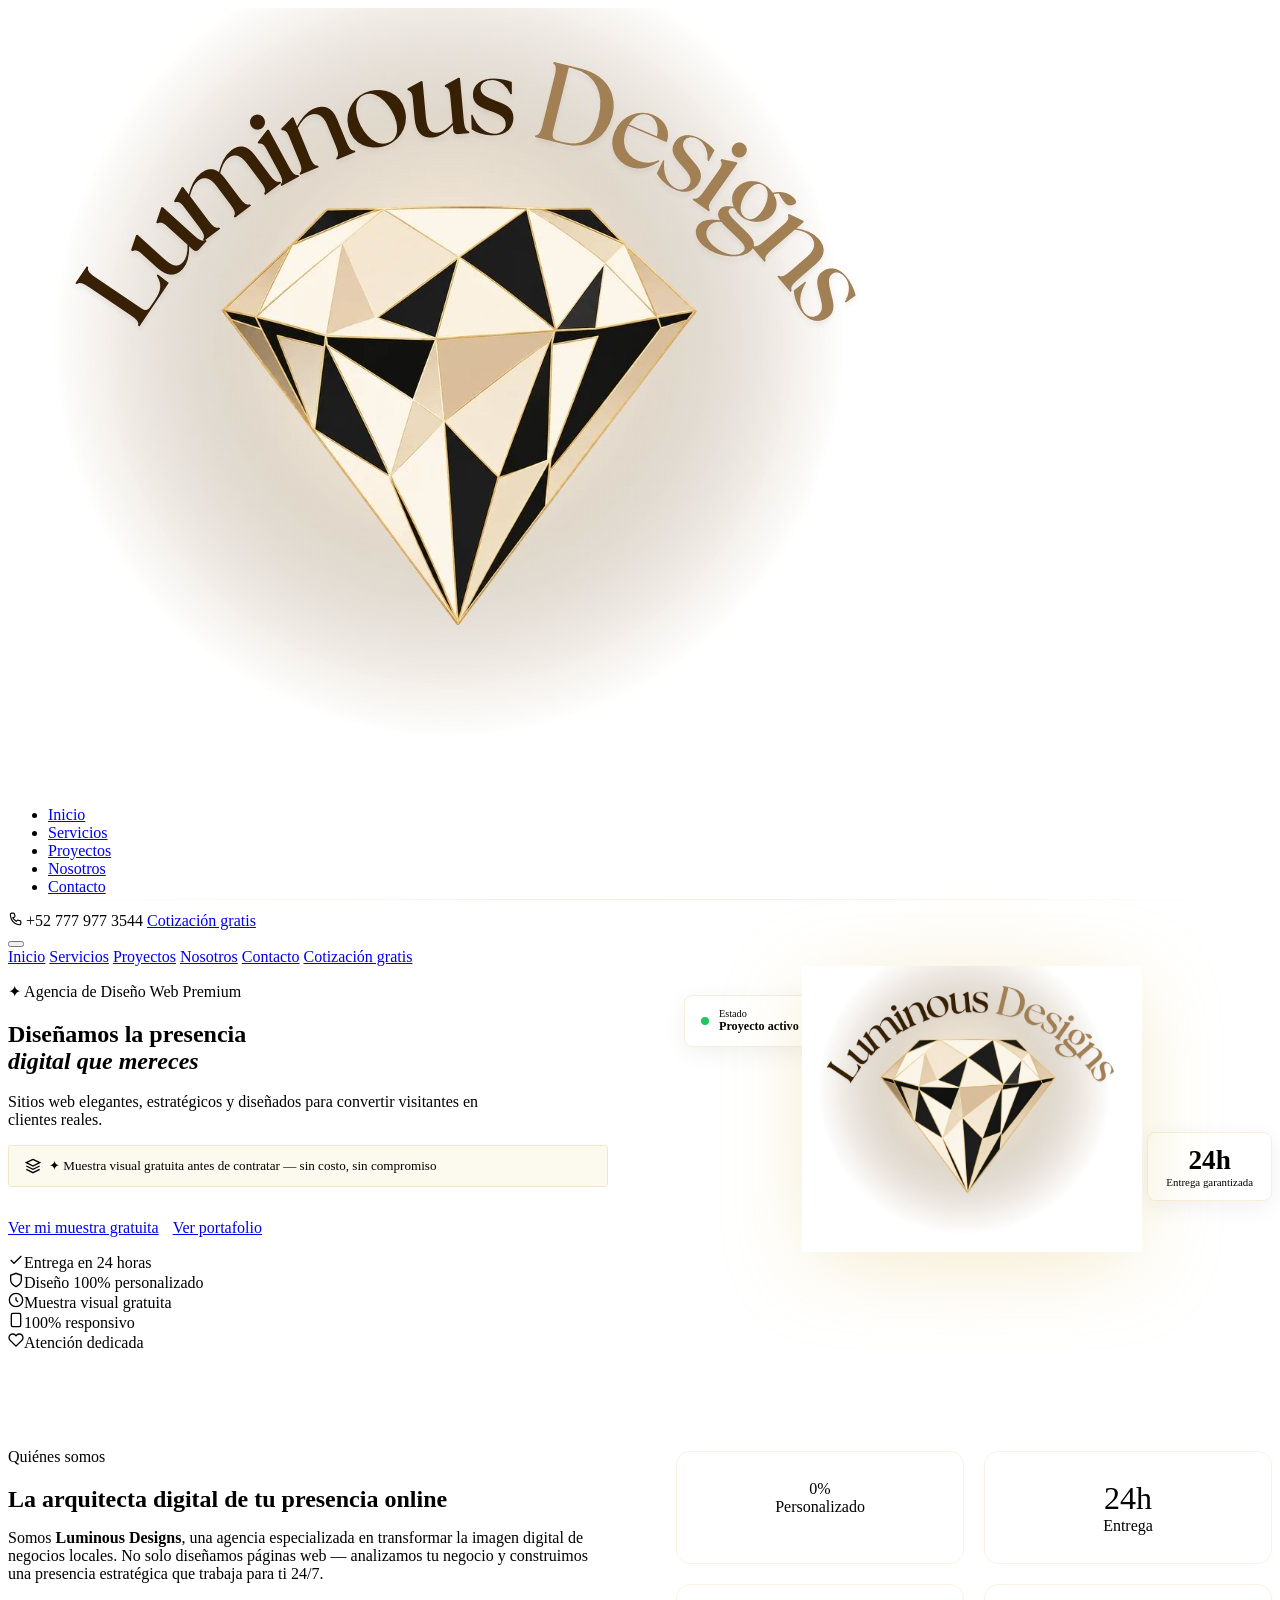
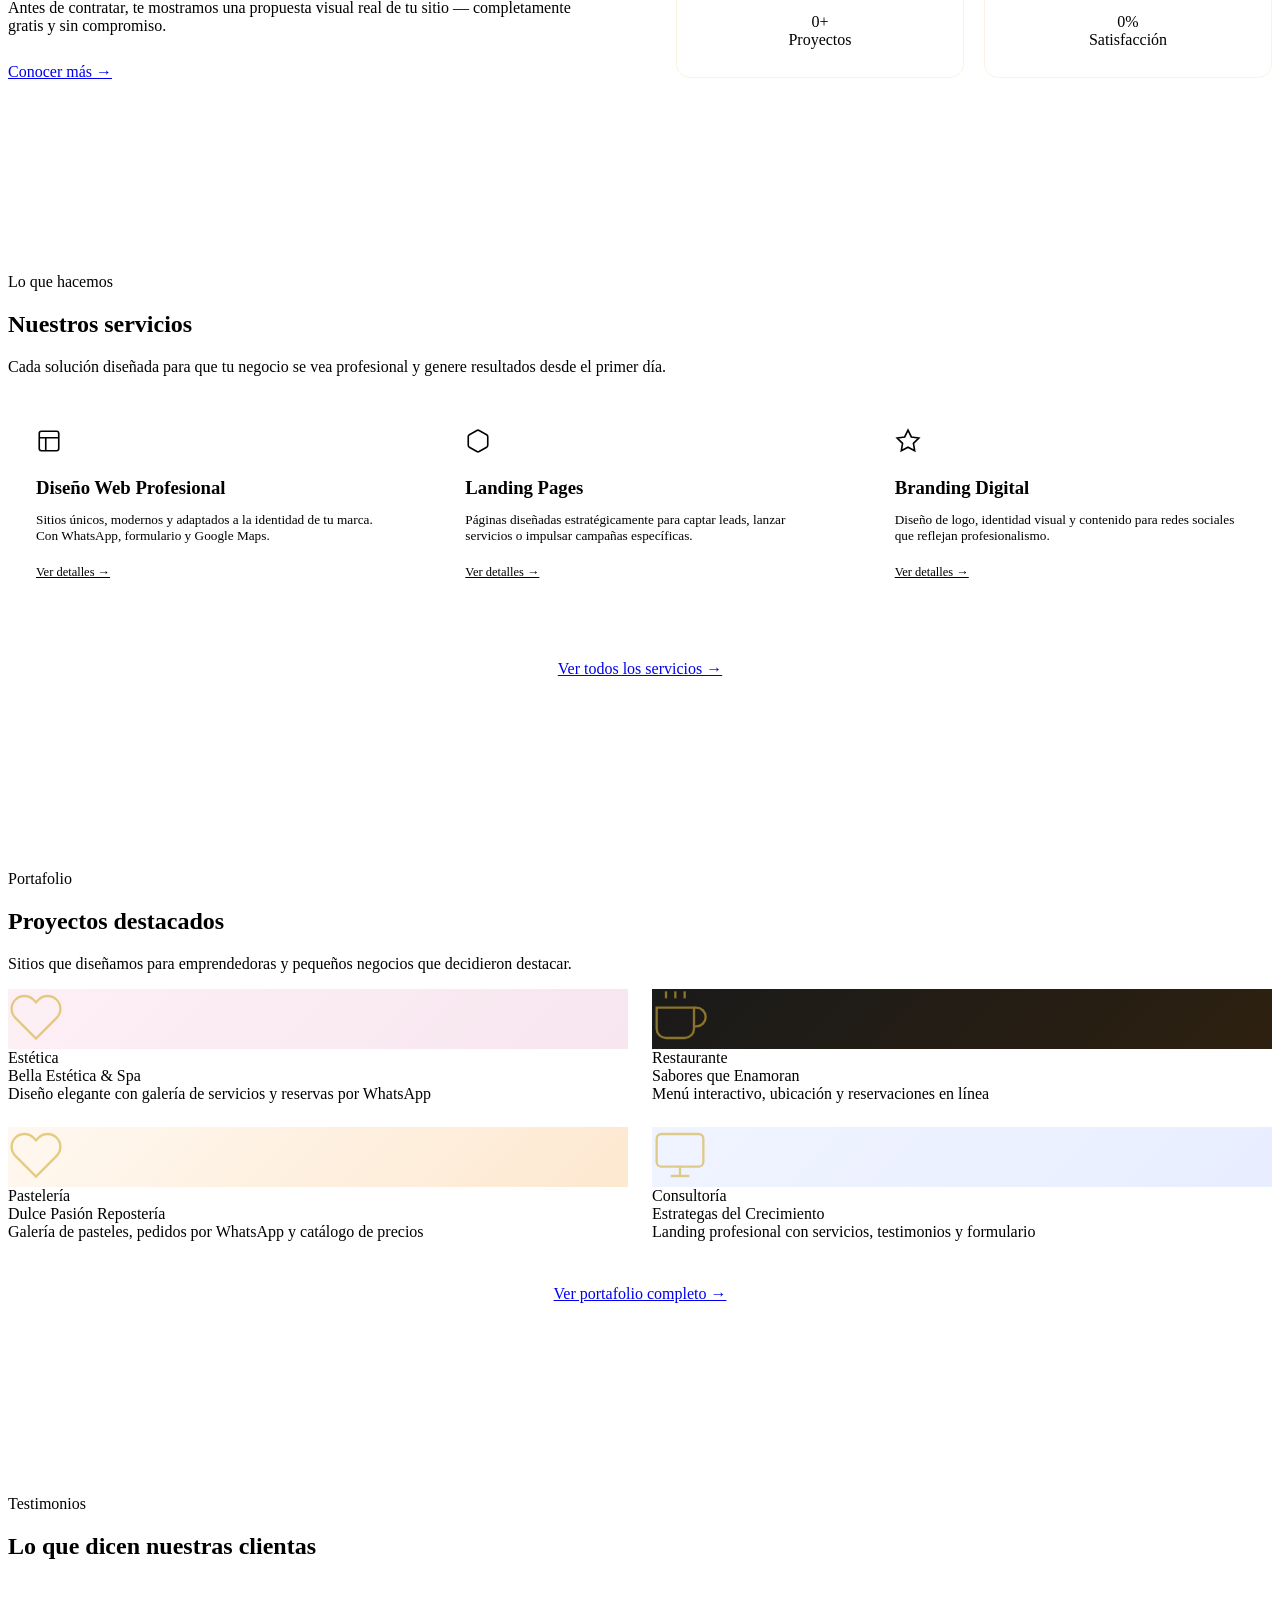
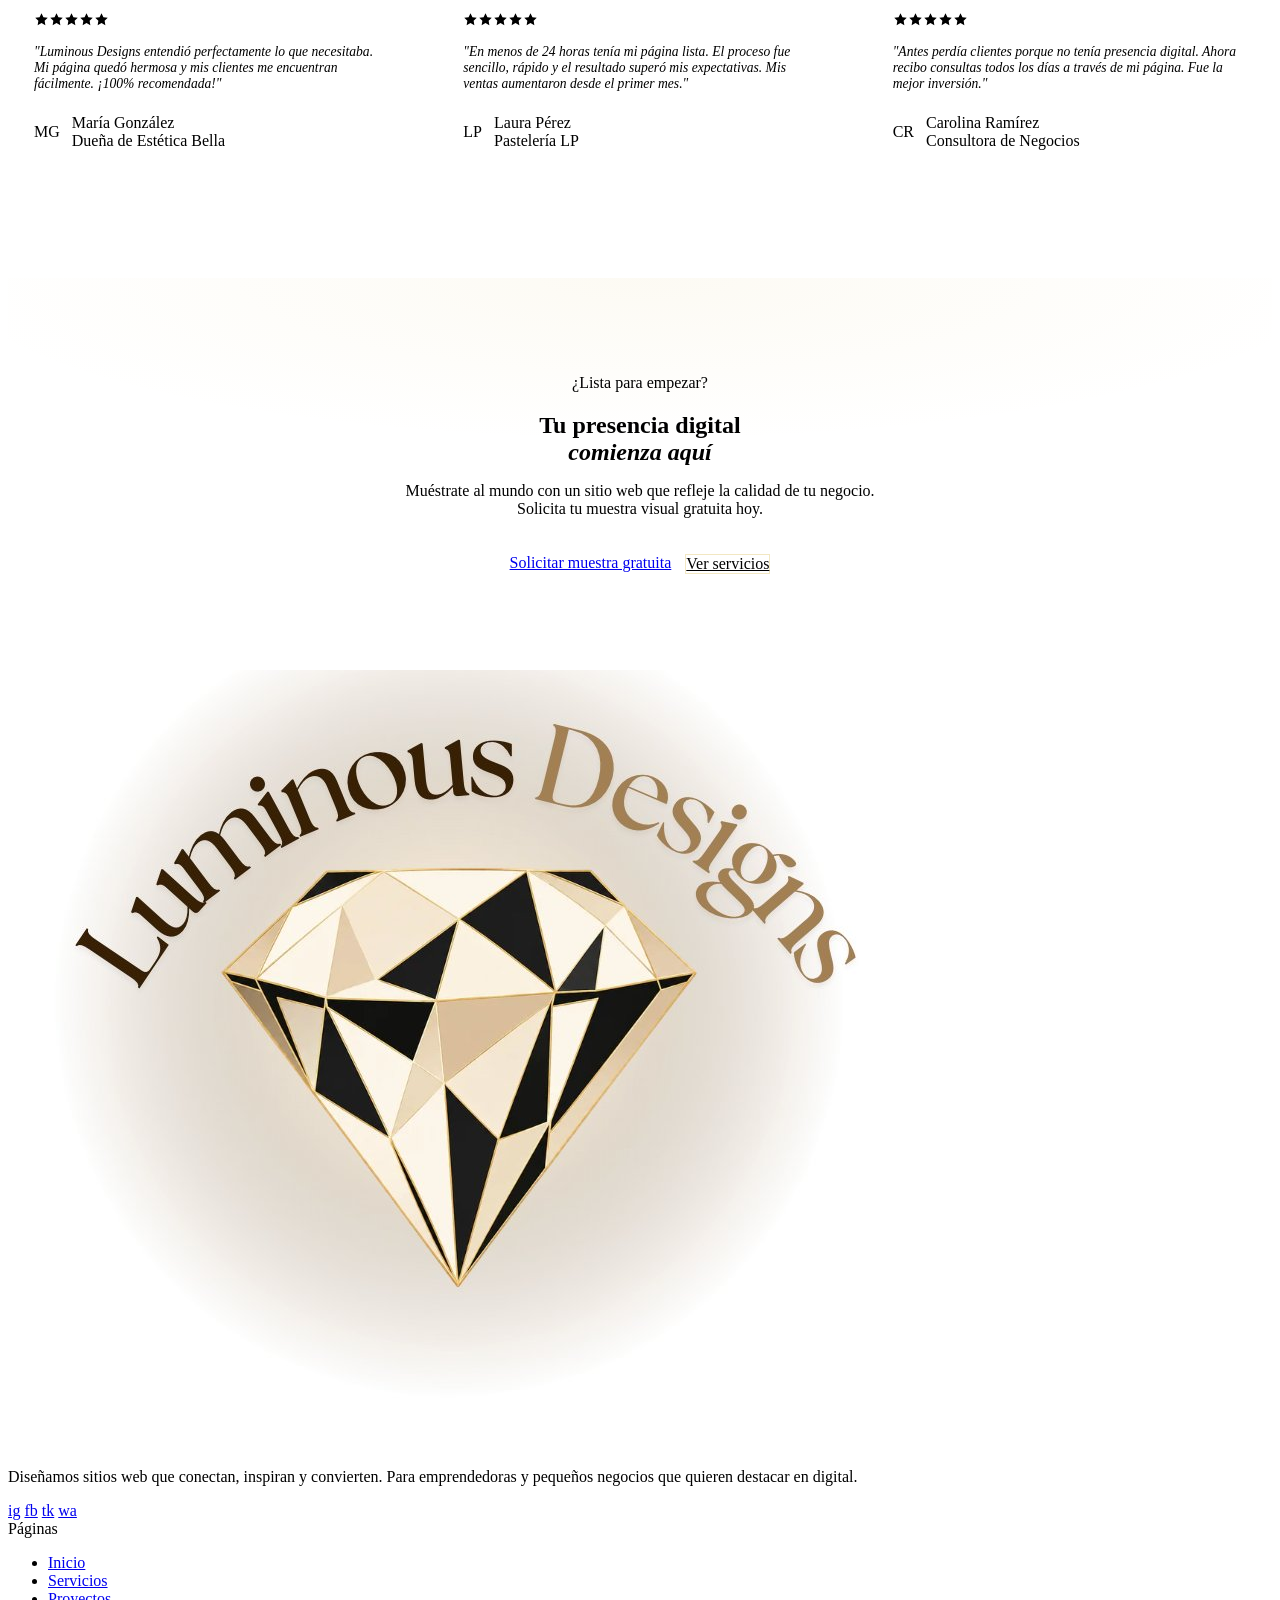
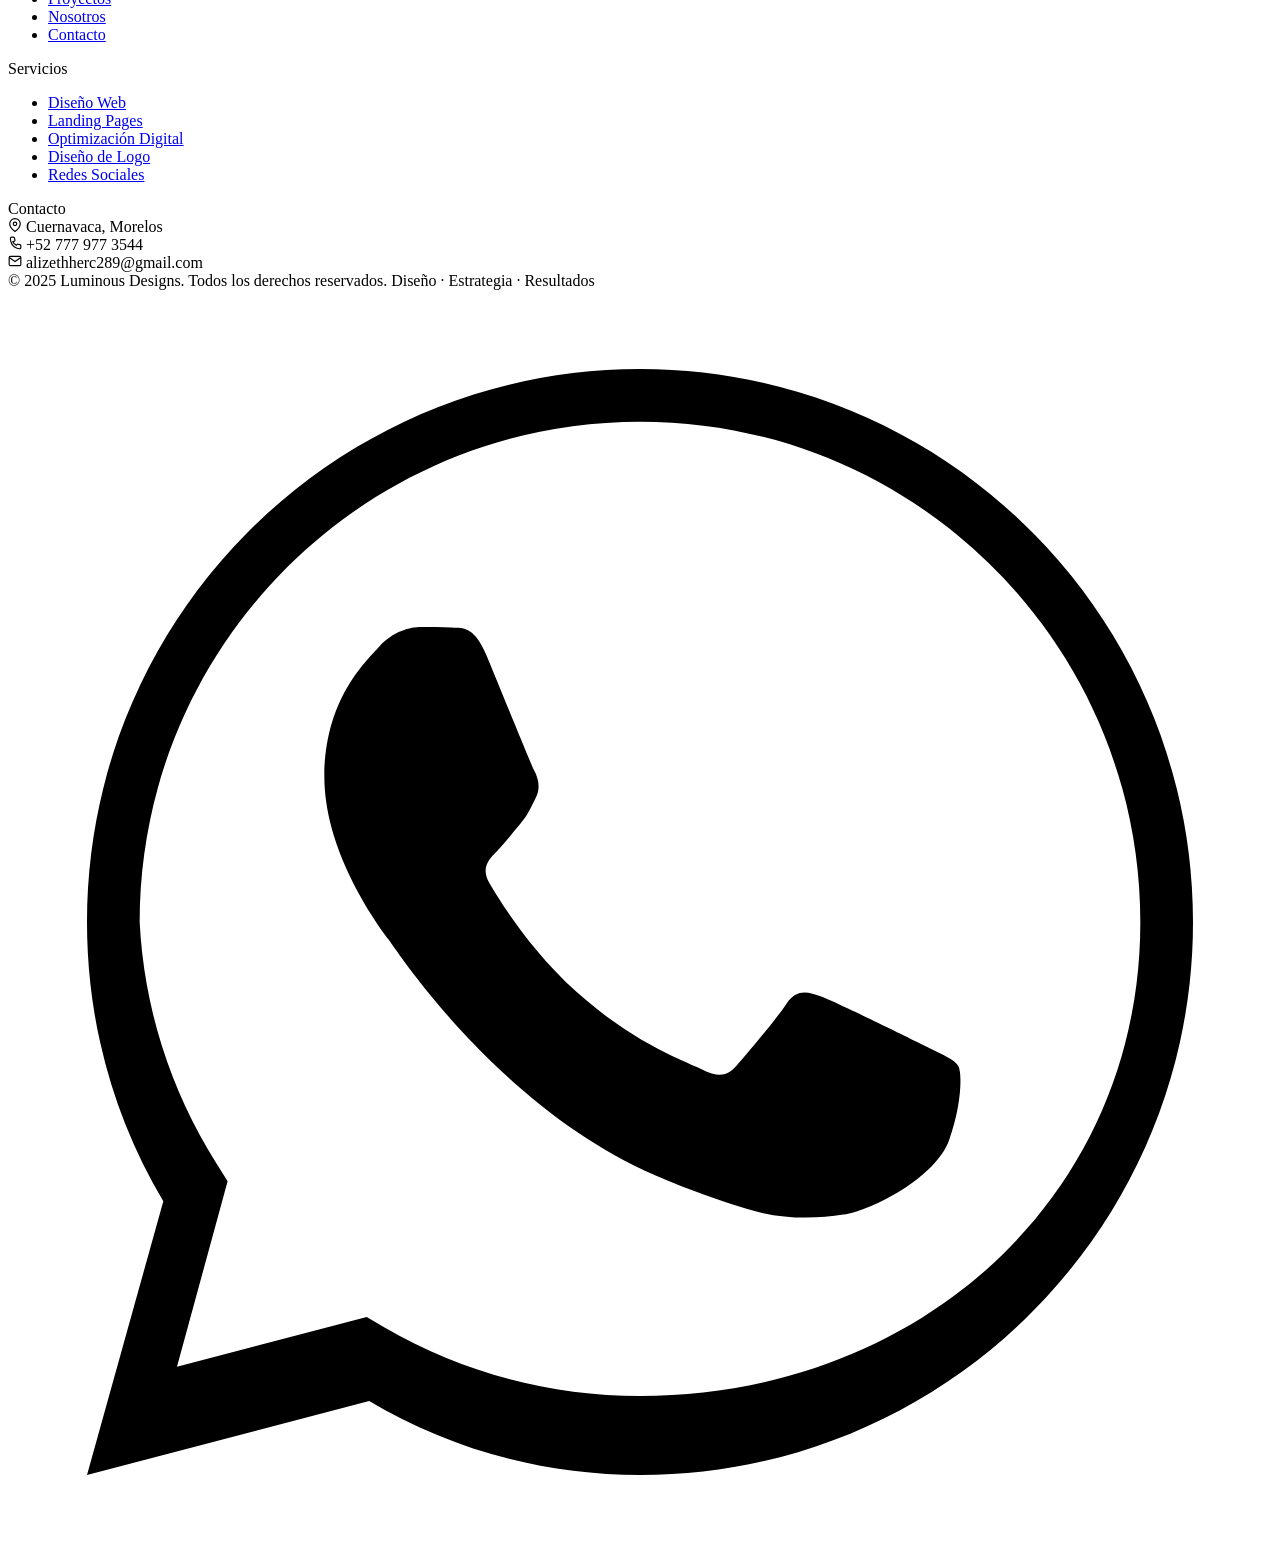
==== commit b5582dca: "Add files via upload" ====
--- a/index.html
+++ b/index.html
@@ -1,1879 +1,322 @@
 <!DOCTYPE html>
 <html lang="es">
 <head>
-<meta charset="UTF-8">
-<meta name="viewport" content="width=device-width, initial-scale=1.0">
-<meta name="description" content="Luminous Designs — Diseño web profesional y estratégico para emprendedoras y pequeños negocios. Muestra visual gratuita antes de contratar.">
-<title>Luminous Designs | Diseño Web Premium</title>
-<link href="https://fonts.googleapis.com/css2?family=Playfair+Display:ital,wght@0,400;0,600;0,700;1,400;1,600&family=Poppins:wght@300;400;500;600&display=swap" rel="stylesheet">
-<style>
-:root {
-  --marfil: #F7F3EC;
-  --marfil-dark: #EDE7DA;
-  --blanco: #FFFFFF;
-  --dorado: #D4AF37;
-  --dorado-light: #E8CC6A;
-  --dorado-dark: #B8941E;
-  --gris: #8C8C8C;
-  --gris-light: #C8C8C8;
-  --negro: #0F0F0F;
-  --texto: #2A2A2A;
-  --texto-suave: #6B6B6B;
-}
-
-* { margin: 0; padding: 0; box-sizing: border-box; }
-html { scroll-behavior: smooth; }
-
-body {
-  font-family: 'Poppins', sans-serif;
-  background: var(--marfil);
-  color: var(--texto);
-  overflow-x: hidden;
-}
-
-/* ── NAVBAR ── */
-nav {
-  position: fixed;
-  top: 0; left: 0; right: 0;
-  z-index: 1000;
-  display: flex;
-  justify-content: space-between;
-  align-items: center;
-  padding: 16px 5%;
-  background: rgba(247,243,236,0.96);
-  backdrop-filter: blur(16px);
-  border-bottom: 1px solid rgba(212,175,55,0.15);
-  transition: all .3s ease;
-}
-
-.nav-logo {
-  display: flex;
-  align-items: center;
-  gap: 12px;
-  text-decoration: none;
-}
-
-.nav-logo-diamond {
-  width: 42px;
-  height: 42px;
-}
-
-.nav-brand {
-  font-family: 'Playfair Display', serif;
-  font-size: 1.1rem;
-  font-weight: 600;
-  color: var(--texto);
-  line-height: 1.1;
-}
-.nav-brand span { color: var(--dorado); }
-
-.nav-links {
-  display: flex;
-  gap: 28px;
-  list-style: none;
-}
-.nav-links a {
-  color: var(--texto-suave);
-  text-decoration: none;
-  font-size: .8rem;
-  font-weight: 400;
-  letter-spacing: .5px;
-  transition: color .3s;
-}
-.nav-links a:hover { color: var(--dorado-dark); }
-
-.nav-cta {
-  background: var(--dorado);
-  border: none;
-  color: var(--blanco);
-  padding: 10px 24px;
-  font-family: 'Poppins', sans-serif;
-  font-size: .8rem;
-  font-weight: 500;
-  letter-spacing: .5px;
-  cursor: pointer;
-  transition: all .3s;
-  text-decoration: none;
-  border-radius: 2px;
-}
-.nav-cta:hover { background: var(--dorado-dark); transform: translateY(-1px); }
-
-.hamburger {
-  display: none;
-  flex-direction: column;
-  gap: 5px;
-  cursor: pointer;
-  background: none;
-  border: none;
-  padding: 4px;
-}
-.hamburger span {
-  width: 22px;
-  height: 1.5px;
-  background: var(--texto);
-  transition: all .3s;
-  display: block;
-}
-
-/* ── HERO ── */
-#hero {
-  min-height: 100vh;
-  display: flex;
-  align-items: center;
-  position: relative;
-  padding: 120px 5% 80px;
-  overflow: hidden;
-  background: var(--marfil);
-}
-
-.hero-bg-ornament {
-  position: absolute;
-  top: -60px;
-  right: -60px;
-  width: 600px;
-  height: 600px;
-  border-radius: 50%;
-  background: radial-gradient(circle, rgba(212,175,55,0.08) 0%, transparent 70%);
-  pointer-events: none;
-}
-
-.hero-line-deco {
-  position: absolute;
-  bottom: 0;
-  left: 0;
-  right: 0;
-  height: 1px;
-  background: linear-gradient(90deg, transparent, rgba(212,175,55,0.25), transparent);
-}
-
-.hero-inner {
-  display: grid;
-  grid-template-columns: 1fr 1fr;
-  gap: 60px;
-  align-items: center;
-  width: 100%;
-  max-width: 1300px;
-  margin: 0 auto;
-}
-
-.hero-badge {
-  display: inline-flex;
-  align-items: center;
-  gap: 8px;
-  background: rgba(212,175,55,0.1);
-  border: 1px solid rgba(212,175,55,0.3);
-  padding: 7px 16px;
-  font-size: .72rem;
-  letter-spacing: 2px;
-  text-transform: uppercase;
-  color: var(--dorado-dark);
-  margin-bottom: 28px;
-  border-radius: 2px;
-  animation: fadeUp .8s ease both;
-}
-.hero-badge::before {
-  content: '';
-  width: 6px;
-  height: 6px;
-  background: var(--dorado);
-  border-radius: 50%;
-}
-
-.hero-title {
-  font-family: 'Playfair Display', serif;
-  font-size: clamp(2.6rem, 4.5vw, 4.2rem);
-  font-weight: 700;
-  line-height: 1.12;
-  margin-bottom: 20px;
-  color: var(--negro);
-  animation: fadeUp .9s .1s ease both;
-}
-.hero-title em {
-  font-style: italic;
-  color: var(--dorado);
-  display: block;
-}
-
-.hero-sub {
-  font-size: .95rem;
-  font-weight: 300;
-  color: var(--texto-suave);
-  max-width: 480px;
-  line-height: 1.85;
-  margin-bottom: 16px;
-  animation: fadeUp 1s .2s ease both;
-}
-
-.hero-muestra {
-  display: flex;
-  align-items: center;
-  gap: 10px;
-  background: rgba(212,175,55,0.08);
-  border: 1px solid rgba(212,175,55,0.25);
-  padding: 12px 18px;
-  border-radius: 4px;
-  margin-bottom: 36px;
-  font-size: .82rem;
-  color: var(--dorado-dark);
-  font-weight: 500;
-  animation: fadeUp 1s .25s ease both;
-}
-.hero-muestra svg { width: 18px; height: 18px; flex-shrink: 0; }
-
-.hero-actions {
-  display: flex;
-  gap: 16px;
-  align-items: center;
-  flex-wrap: wrap;
-  animation: fadeUp 1s .3s ease both;
-}
-
-.btn-primary {
-  background: var(--dorado);
-  color: var(--blanco);
-  border: none;
-  padding: 15px 32px;
-  font-family: 'Poppins', sans-serif;
-  font-size: .85rem;
-  font-weight: 500;
-  letter-spacing: .5px;
-  cursor: pointer;
-  text-decoration: none;
-  transition: all .3s;
-  display: inline-block;
-  border-radius: 2px;
-}
-.btn-primary:hover { background: var(--dorado-dark); transform: translateY(-2px); box-shadow: 0 8px 24px rgba(212,175,55,0.25); }
-
-.btn-outline {
-  background: transparent;
-  border: 1px solid rgba(44,44,44,0.25);
-  color: var(--texto);
-  padding: 14px 28px;
-  font-family: 'Poppins', sans-serif;
-  font-size: .85rem;
-  font-weight: 400;
-  letter-spacing: .5px;
-  cursor: pointer;
-  text-decoration: none;
-  transition: all .3s;
-  display: inline-block;
-  border-radius: 2px;
-}
-.btn-outline:hover { border-color: var(--dorado); color: var(--dorado-dark); }
-
-.hero-visual {
-  display: flex;
-  align-items: center;
-  justify-content: center;
-  position: relative;
-  animation: fadeIn 1.2s .4s ease both;
-}
-
-.hero-diamond-wrap {
-  position: relative;
-  display: flex;
-  align-items: center;
-  justify-content: center;
-}
-
-.hero-diamond-bg {
-  position: absolute;
-  width: 480px;
-  height: 480px;
-  border-radius: 50%;
-  background: radial-gradient(circle, rgba(212,175,55,0.1) 0%, rgba(212,175,55,0.03) 50%, transparent 70%);
-}
-
-.hero-diamond-svg {
-  width: 320px;
-  height: 320px;
-  filter: drop-shadow(0 20px 40px rgba(212,175,55,0.2));
-}
-
-.hero-card-float {
-  position: absolute;
-  background: var(--blanco);
-  border: 1px solid rgba(212,175,55,0.2);
-  border-radius: 8px;
-  padding: 14px 18px;
-  box-shadow: 0 8px 32px rgba(0,0,0,0.06);
-}
-.hero-card-float.card-1 {
-  top: 20px; left: -20px;
-  display: flex;
-  align-items: center;
-  gap: 10px;
-  font-size: .78rem;
-}
-.hero-card-float.card-2 {
-  bottom: 40px; right: -10px;
-  font-size: .75rem;
-  text-align: center;
-}
-.card-dot { width: 8px; height: 8px; border-radius: 50%; background: #22C55E; flex-shrink: 0; }
-.card-label { font-size: .68rem; color: var(--texto-suave); }
-.card-value { font-weight: 600; color: var(--texto); font-size: .85rem; }
-.card-num { font-family: 'Playfair Display', serif; font-size: 1.6rem; font-weight: 700; color: var(--dorado); }
-
-/* ── TRUST BAR ── */
-.trust-bar {
-  background: var(--blanco);
-  border-top: 1px solid rgba(212,175,55,0.12);
-  border-bottom: 1px solid rgba(212,175,55,0.12);
-  padding: 20px 5%;
-  display: flex;
-  align-items: center;
-  justify-content: center;
-  gap: 48px;
-  flex-wrap: wrap;
-}
-.trust-item {
-  display: flex;
-  align-items: center;
-  gap: 8px;
-  font-size: .78rem;
-  color: var(--texto-suave);
-  font-weight: 400;
-}
-.trust-item svg { color: var(--dorado); }
-
-/* ── SECCIONES GENERALES ── */
-section { padding: 96px 5%; }
-
-.section-eyebrow {
-  font-size: .7rem;
-  letter-spacing: 3.5px;
-  text-transform: uppercase;
-  color: var(--dorado);
-  font-weight: 500;
-  margin-bottom: 12px;
-}
-
-.section-title {
-  font-family: 'Playfair Display', serif;
-  font-size: clamp(1.9rem, 3.5vw, 3rem);
-  font-weight: 700;
-  line-height: 1.2;
-  margin-bottom: 18px;
-  color: var(--negro);
-}
-
-.section-sub {
-  color: var(--texto-suave);
-  font-size: .92rem;
-  font-weight: 300;
-  max-width: 560px;
-  line-height: 1.9;
-}
-
-/* ── BENEFICIOS ── */
-#beneficios {
-  background: var(--blanco);
-}
-
-.beneficios-header {
-  text-align: center;
-  margin-bottom: 64px;
-}
-.beneficios-header .section-sub { margin: 0 auto; }
-
-.beneficios-grid {
-  display: grid;
-  grid-template-columns: repeat(auto-fit, minmax(220px, 1fr));
-  gap: 24px;
-  max-width: 1200px;
-  margin: 0 auto;
-}
-
-.beneficio-card {
-  background: var(--marfil);
-  border: 1px solid rgba(212,175,55,0.15);
-  border-radius: 12px;
-  padding: 36px 28px;
-  transition: all .35s;
-  position: relative;
-  overflow: hidden;
-}
-.beneficio-card::after {
-  content: '';
-  position: absolute;
-  bottom: 0; left: 0; right: 0;
-  height: 3px;
-  background: linear-gradient(90deg, var(--dorado), var(--dorado-light));
-  transform: scaleX(0);
-  transform-origin: left;
-  transition: transform .35s;
-}
-.beneficio-card:hover { transform: translateY(-6px); box-shadow: 0 16px 48px rgba(212,175,55,0.1); border-color: rgba(212,175,55,0.3); }
-.beneficio-card:hover::after { transform: scaleX(1); }
-
-.beneficio-icon-wrap {
-  width: 52px;
-  height: 52px;
-  background: rgba(212,175,55,0.12);
-  border-radius: 12px;
-  display: flex;
-  align-items: center;
-  justify-content: center;
-  margin-bottom: 20px;
-}
-.beneficio-icon-wrap svg { color: var(--dorado); }
-
-.beneficio-title {
-  font-weight: 600;
-  font-size: .92rem;
-  margin-bottom: 8px;
-  color: var(--negro);
-}
-.beneficio-text {
-  font-size: .8rem;
-  color: var(--texto-suave);
-  line-height: 1.7;
-}
-
-/* ── SOBRE ── */
-#sobre {
-  background: var(--marfil);
-  display: grid;
-  grid-template-columns: 1fr 1fr;
-  gap: 80px;
-  align-items: center;
-}
-
-.sobre-tag {
-  display: inline-block;
-  background: rgba(212,175,55,0.1);
-  border: 1px solid rgba(212,175,55,0.25);
-  color: var(--dorado-dark);
-  padding: 6px 16px;
-  font-size: .7rem;
-  letter-spacing: 2.5px;
-  text-transform: uppercase;
-  border-radius: 2px;
-  margin-bottom: 20px;
-}
-
-.sobre-card {
-  background: var(--blanco);
-  border: 1px solid rgba(212,175,55,0.2);
-  border-radius: 12px;
-  padding: 40px;
-  box-shadow: 0 8px 40px rgba(0,0,0,0.04);
-  position: relative;
-}
-.sobre-card::before {
-  content: '';
-  position: absolute;
-  top: 0; left: 0;
-  width: 3px; height: 100%;
-  background: linear-gradient(to bottom, var(--dorado), transparent);
-  border-radius: 12px 0 0 12px;
-}
-
-.sobre-muestra-banner {
-  background: linear-gradient(135deg, rgba(212,175,55,0.1), rgba(212,175,55,0.05));
-  border: 1px solid rgba(212,175,55,0.25);
-  border-radius: 8px;
-  padding: 16px 20px;
-  margin-bottom: 28px;
-  font-size: .82rem;
-  color: var(--dorado-dark);
-  font-weight: 500;
-  display: flex;
-  align-items: flex-start;
-  gap: 10px;
-}
-.sobre-muestra-banner svg { flex-shrink: 0; margin-top: 2px; }
-
-.sobre-stats {
-  display: grid;
-  grid-template-columns: repeat(3, 1fr);
-  gap: 20px;
-  margin-top: 28px;
-  padding-top: 28px;
-  border-top: 1px solid rgba(212,175,55,0.15);
-}
-.stat-item { text-align: center; }
-.stat-num {
-  font-family: 'Playfair Display', serif;
-  font-size: 2rem;
-  font-weight: 700;
-  color: var(--dorado);
-}
-.stat-label { font-size: .68rem; color: var(--texto-suave); letter-spacing: 1.5px; text-transform: uppercase; margin-top: 4px; }
-
-/* ── SERVICIOS ── */
-#servicios { background: var(--blanco); }
-
-.servicios-header { margin-bottom: 60px; }
-
-.servicios-grid {
-  display: grid;
-  grid-template-columns: repeat(auto-fit, minmax(300px, 1fr));
-  gap: 28px;
-}
-
-.servicio-card {
-  background: var(--marfil);
-  border: 1px solid rgba(212,175,55,0.15);
-  border-radius: 14px;
-  padding: 44px 36px;
-  transition: all .4s;
-  position: relative;
-}
-.servicio-card:hover {
-  transform: translateY(-8px);
-  box-shadow: 0 24px 60px rgba(212,175,55,0.12);
-  border-color: rgba(212,175,55,0.35);
-}
-
-.servicio-icon-wrap {
-  width: 64px;
-  height: 64px;
-  background: rgba(212,175,55,0.1);
-  border-radius: 14px;
-  display: flex;
-  align-items: center;
-  justify-content: center;
-  margin-bottom: 24px;
-}
-.servicio-icon-wrap svg { color: var(--dorado); }
-
-.servicio-num-label {
-  font-size: .65rem;
-  letter-spacing: 3px;
-  color: var(--dorado);
-  text-transform: uppercase;
-  margin-bottom: 10px;
-}
-
-.servicio-title {
-  font-family: 'Playfair Display', serif;
-  font-size: 1.3rem;
-  font-weight: 600;
-  margin-bottom: 14px;
-  color: var(--negro);
-}
-.servicio-text {
-  font-size: .84rem;
-  color: var(--texto-suave);
-  line-height: 1.85;
-  margin-bottom: 24px;
-}
-.servicio-features { list-style: none; }
-.servicio-features li {
-  font-size: .8rem;
-  color: var(--texto-suave);
-  padding: 7px 0;
-  border-bottom: 1px solid rgba(212,175,55,0.1);
-  padding-left: 18px;
-  position: relative;
-}
-.servicio-features li::before {
-  content: '';
-  position: absolute;
-  left: 0;
-  top: 50%;
-  transform: translateY(-50%);
-  width: 6px;
-  height: 6px;
-  border-radius: 50%;
-  background: var(--dorado);
-}
-
-/* ── PAQUETES ── */
-#paquetes {
-  background: var(--negro);
-  position: relative;
-  overflow: hidden;
-}
-#paquetes::before {
-  content: '';
-  position: absolute;
-  top: 0; left: 0; right: 0; bottom: 0;
-  background: radial-gradient(ellipse 80% 60% at 50% 0%, rgba(212,175,55,0.06) 0%, transparent 70%);
-  pointer-events: none;
-}
-
-#paquetes .section-eyebrow { color: var(--dorado); }
-#paquetes .section-title { color: var(--blanco); }
-
-.paquetes-header { text-align: center; margin-bottom: 60px; }
-.paquetes-header .section-sub { margin: 0 auto; color: rgba(255,255,255,0.5); }
-
-.paquetes-muestra {
-  text-align: center;
-  margin-bottom: 52px;
-}
-.muestra-pill {
-  display: inline-flex;
-  align-items: center;
-  gap: 10px;
-  background: rgba(212,175,55,0.12);
-  border: 1px solid rgba(212,175,55,0.3);
-  color: var(--dorado-light);
-  padding: 12px 28px;
-  border-radius: 50px;
-  font-size: .84rem;
-  font-weight: 500;
-}
-.muestra-pill svg { width: 18px; height: 18px; }
-
-.paquetes-grid {
-  display: grid;
-  grid-template-columns: repeat(3, 1fr);
-  gap: 24px;
-  max-width: 1100px;
-  margin: 0 auto;
-}
-
-.paquete-card {
-  background: rgba(255,255,255,0.04);
-  border: 1px solid rgba(255,255,255,0.08);
-  border-radius: 16px;
-  padding: 40px 32px;
-  position: relative;
-  transition: all .35s;
-}
-.paquete-card:hover { border-color: rgba(212,175,55,0.3); transform: translateY(-6px); }
-
-.paquete-card.popular {
-  background: rgba(212,175,55,0.08);
-  border: 1px solid rgba(212,175,55,0.4);
-  transform: scale(1.03);
-}
-.paquete-card.popular:hover { transform: scale(1.03) translateY(-6px); }
-
-.popular-badge {
-  position: absolute;
-  top: -14px;
-  left: 50%;
-  transform: translateX(-50%);
-  background: var(--dorado);
-  color: var(--negro);
-  font-size: .68rem;
-  font-weight: 600;
-  letter-spacing: 2px;
-  text-transform: uppercase;
-  padding: 6px 20px;
-  border-radius: 50px;
-  white-space: nowrap;
-}
-
-.paquete-plan {
-  font-size: .7rem;
-  letter-spacing: 3px;
-  text-transform: uppercase;
-  color: var(--dorado);
-  margin-bottom: 10px;
-}
-
-.paquete-precio {
-  font-family: 'Playfair Display', serif;
-  font-size: 2.8rem;
-  font-weight: 700;
-  color: var(--blanco);
-  margin-bottom: 4px;
-  line-height: 1;
-}
-.paquete-precio sup { font-size: 1.2rem; vertical-align: super; color: var(--dorado); }
-
-.paquete-desc {
-  font-size: .8rem;
-  color: rgba(255,255,255,0.4);
-  margin-bottom: 28px;
-  padding-bottom: 24px;
-  border-bottom: 1px solid rgba(255,255,255,0.07);
-}
-
-.paquete-features { list-style: none; margin-bottom: 32px; }
-.paquete-features li {
-  display: flex;
-  align-items: flex-start;
-  gap: 10px;
-  font-size: .82rem;
-  color: rgba(255,255,255,0.7);
-  padding: 7px 0;
-  line-height: 1.4;
-}
-.check-icon {
-  width: 18px;
-  height: 18px;
-  border-radius: 50%;
-  background: rgba(212,175,55,0.2);
-  display: flex;
-  align-items: center;
-  justify-content: center;
-  flex-shrink: 0;
-  margin-top: 1px;
-}
-.check-icon svg { color: var(--dorado); }
-
-.btn-paquete {
-  display: block;
-  text-align: center;
-  padding: 13px 24px;
-  border-radius: 4px;
-  font-family: 'Poppins', sans-serif;
-  font-size: .82rem;
-  font-weight: 500;
-  text-decoration: none;
-  transition: all .3s;
-  cursor: pointer;
-}
-.btn-paquete-outline {
-  border: 1px solid rgba(212,175,55,0.35);
-  color: var(--dorado-light);
-  background: transparent;
-}
-.btn-paquete-outline:hover { background: rgba(212,175,55,0.1); }
-.btn-paquete-gold {
-  background: var(--dorado);
-  color: var(--negro);
-  border: none;
-  font-weight: 600;
-}
-.btn-paquete-gold:hover { background: var(--dorado-light); }
-
-.adicionales-grid {
-  display: grid;
-  grid-template-columns: repeat(auto-fit, minmax(200px, 1fr));
-  gap: 16px;
-  max-width: 1100px;
-  margin: 52px auto 0;
-}
-.adicional-item {
-  background: rgba(255,255,255,0.03);
-  border: 1px solid rgba(255,255,255,0.07);
-  border-radius: 10px;
-  padding: 20px 22px;
-  display: flex;
-  align-items: center;
-  gap: 12px;
-  font-size: .82rem;
-  color: rgba(255,255,255,0.6);
-}
-.adicional-icon { color: var(--dorado); flex-shrink: 0; }
-
-/* ── PORTAFOLIO ── */
-#portafolio { background: var(--marfil); }
-.portafolio-header { text-align: center; margin-bottom: 56px; }
-.portafolio-header .section-sub { margin: 0 auto; }
-
-.portafolio-grid {
-  display: grid;
-  grid-template-columns: repeat(2, 1fr);
-  gap: 24px;
-  max-width: 1100px;
-  margin: 0 auto;
-}
-
-.proyecto-card {
-  background: var(--blanco);
-  border: 1px solid rgba(212,175,55,0.15);
-  border-radius: 14px;
-  overflow: hidden;
-  transition: all .4s;
-}
-.proyecto-card:hover { transform: translateY(-6px); box-shadow: 0 20px 50px rgba(0,0,0,0.07); }
-
-.proyecto-thumb {
-  height: 200px;
-  display: flex;
-  align-items: center;
-  justify-content: center;
-  position: relative;
-  overflow: hidden;
-}
-.proyecto-thumb.t1 { background: linear-gradient(135deg, #fdf0f5, #f7e5ef); }
-.proyecto-thumb.t2 { background: linear-gradient(135deg, #1a1a1a, #2d2010); }
-.proyecto-thumb.t3 { background: linear-gradient(135deg, #fff8f0, #fde8d0); }
-.proyecto-thumb.t4 { background: linear-gradient(135deg, #f0f4ff, #e8eeff); }
-
-.proyecto-thumb-icon { opacity: 0.6; }
-
-.proyecto-info { padding: 24px 28px; }
-.proyecto-tipo {
-  font-size: .68rem;
-  letter-spacing: 2.5px;
-  text-transform: uppercase;
-  color: var(--dorado);
-  margin-bottom: 6px;
-}
-.proyecto-nombre {
-  font-family: 'Playfair Display', serif;
-  font-size: 1.15rem;
-  font-weight: 600;
-  color: var(--negro);
-  margin-bottom: 6px;
-}
-.proyecto-desc { font-size: .8rem; color: var(--texto-suave); }
-
-/* ── PROCESO ── */
-#proceso {
-  background: var(--blanco);
-}
-.proceso-header { text-align: center; margin-bottom: 64px; }
-.proceso-header .section-sub { margin: 0 auto; }
-
-.proceso-grid {
-  display: grid;
-  grid-template-columns: repeat(4, 1fr);
-  gap: 0;
-  position: relative;
-  max-width: 1000px;
-  margin: 0 auto;
-}
-.proceso-grid::before {
-  content: '';
-  position: absolute;
-  top: 32px;
-  left: 12.5%;
-  right: 12.5%;
-  height: 1px;
-  background: linear-gradient(90deg, var(--dorado), rgba(212,175,55,0.2));
-}
-
-.paso {
-  text-align: center;
-  padding: 0 20px;
-  position: relative;
-}
-.paso-num {
-  width: 64px;
-  height: 64px;
-  border: 1.5px solid var(--dorado);
-  border-radius: 50%;
-  display: flex;
-  align-items: center;
-  justify-content: center;
-  margin: 0 auto 24px;
-  font-family: 'Playfair Display', serif;
-  font-size: 1rem;
-  font-weight: 700;
-  color: var(--dorado);
-  background: var(--blanco);
-  position: relative;
-  z-index: 1;
-  transition: all .3s;
-}
-.paso:hover .paso-num {
-  background: var(--dorado);
-  color: var(--blanco);
-}
-.paso-title {
-  font-weight: 600;
-  font-size: .88rem;
-  color: var(--negro);
-  margin-bottom: 8px;
-}
-.paso-text { font-size: .78rem; color: var(--texto-suave); line-height: 1.7; }
-
-/* ── TESTIMONIOS ── */
-#testimonios { background: var(--marfil); }
-
-.testimonios-header { text-align: center; margin-bottom: 56px; }
-.testimonios-header .section-sub { margin: 0 auto; }
-
-.testimonios-grid {
-  display: grid;
-  grid-template-columns: repeat(auto-fit, minmax(300px, 1fr));
-  gap: 24px;
-  max-width: 1100px;
-  margin: 0 auto;
-}
-
-.testimonio-card {
-  background: var(--blanco);
-  border: 1px solid rgba(212,175,55,0.15);
-  border-radius: 14px;
-  padding: 36px 32px;
-  position: relative;
-  transition: all .3s;
-}
-.testimonio-card:hover { box-shadow: 0 12px 40px rgba(0,0,0,0.06); border-color: rgba(212,175,55,0.25); }
-
-.testimonio-stars {
-  display: flex;
-  gap: 3px;
-  margin-bottom: 16px;
-}
-.testimonio-stars svg { color: var(--dorado); }
-
-.testimonio-text {
-  font-size: .86rem;
-  color: var(--texto-suave);
-  line-height: 1.85;
-  margin-bottom: 24px;
-  font-style: italic;
-}
-.testimonio-author { display: flex; align-items: center; gap: 12px; }
-.author-avatar {
-  width: 44px;
-  height: 44px;
-  border-radius: 50%;
-  background: rgba(212,175,55,0.15);
-  display: flex;
-  align-items: center;
-  justify-content: center;
-  font-family: 'Playfair Display', serif;
-  font-size: .95rem;
-  font-weight: 700;
-  color: var(--dorado-dark);
-  flex-shrink: 0;
-  border: 1px solid rgba(212,175,55,0.2);
-}
-.author-name { font-weight: 600; font-size: .85rem; color: var(--negro); }
-.author-role { font-size: .74rem; color: var(--gris); }
-
-/* ── FAQ ── */
-#faq { background: var(--blanco); }
-.faq-header { text-align: center; margin-bottom: 56px; }
-.faq-list { max-width: 720px; margin: 0 auto; }
-
-.faq-item {
-  border-bottom: 1px solid rgba(212,175,55,0.15);
-}
-.faq-question {
-  width: 100%;
-  background: none;
-  border: none;
-  color: var(--texto);
-  font-family: 'Poppins', sans-serif;
-  font-size: .9rem;
-  font-weight: 500;
-  text-align: left;
-  padding: 22px 0;
-  cursor: pointer;
-  display: flex;
-  justify-content: space-between;
-  align-items: center;
-  gap: 16px;
-  transition: color .3s;
-}
-.faq-question:hover { color: var(--dorado-dark); }
-
-.faq-toggle {
-  width: 28px;
-  height: 28px;
-  border-radius: 50%;
-  border: 1px solid rgba(212,175,55,0.3);
-  display: flex;
-  align-items: center;
-  justify-content: center;
-  flex-shrink: 0;
-  font-size: 1rem;
-  color: var(--dorado);
-  transition: all .3s;
-}
-
-.faq-answer {
-  max-height: 0;
-  overflow: hidden;
-  transition: max-height .4s ease;
-}
-.faq-answer p {
-  font-size: .85rem;
-  color: var(--texto-suave);
-  line-height: 1.85;
-  padding-bottom: 22px;
-}
-.faq-item.open .faq-toggle { background: var(--dorado); color: var(--blanco); border-color: var(--dorado); }
-.faq-item.open .faq-answer { max-height: 300px; }
-
-/* ── CONTACTO ── */
-#contacto {
-  background: var(--marfil);
-  display: grid;
-  grid-template-columns: 1fr 1.2fr;
-  gap: 80px;
-  align-items: start;
-}
-
-.contacto-left .section-sub { margin-bottom: 36px; }
-
-.contacto-info-item {
-  display: flex;
-  align-items: center;
-  gap: 14px;
-  margin-bottom: 18px;
-  font-size: .85rem;
-  color: var(--texto-suave);
-}
-.contacto-info-item svg { color: var(--dorado); flex-shrink: 0; }
-
-.contacto-muestra {
-  background: rgba(212,175,55,0.08);
-  border: 1px solid rgba(212,175,55,0.25);
-  border-radius: 10px;
-  padding: 22px 24px;
-  margin-top: 36px;
-  font-size: .84rem;
-  color: var(--dorado-dark);
-  font-weight: 500;
-}
-.contacto-muestra p { font-size: .78rem; color: var(--texto-suave); font-weight: 300; margin-top: 6px; }
-
-.contacto-form {
-  background: var(--blanco);
-  border: 1px solid rgba(212,175,55,0.18);
-  border-radius: 16px;
-  padding: 48px 40px;
-  box-shadow: 0 16px 56px rgba(0,0,0,0.05);
-}
-
-.form-row {
-  display: grid;
-  grid-template-columns: 1fr 1fr;
-  gap: 16px;
-}
-
-.form-group {
-  margin-bottom: 20px;
-}
-.form-group label {
-  display: block;
-  font-size: .76rem;
-  font-weight: 500;
-  color: var(--texto);
-  letter-spacing: .5px;
-  margin-bottom: 7px;
-  text-transform: uppercase;
-}
-.form-group input,
-.form-group textarea,
-.form-group select {
-  width: 100%;
-  background: var(--marfil);
-  border: 1px solid rgba(212,175,55,0.2);
-  border-radius: 6px;
-  padding: 12px 16px;
-  font-family: 'Poppins', sans-serif;
-  font-size: .85rem;
-  color: var(--texto);
-  transition: border-color .3s;
-  outline: none;
-}
-.form-group input:focus,
-.form-group textarea:focus,
-.form-group select:focus { border-color: var(--dorado); }
-.form-group textarea { resize: vertical; min-height: 110px; }
-
-.form-submit {
-  width: 100%;
-  background: var(--dorado);
-  color: var(--blanco);
-  border: none;
-  padding: 16px 32px;
-  font-family: 'Poppins', sans-serif;
-  font-size: .9rem;
-  font-weight: 500;
-  cursor: pointer;
-  border-radius: 6px;
-  transition: all .3s;
-  display: flex;
-  align-items: center;
-  justify-content: center;
-  gap: 10px;
-}
-.form-submit:hover { background: var(--dorado-dark); transform: translateY(-2px); box-shadow: 0 8px 24px rgba(212,175,55,0.3); }
-
-.form-note {
-  text-align: center;
-  font-size: .74rem;
-  color: var(--texto-suave);
-  margin-top: 14px;
-}
-
-.form-success {
-  display: none;
-  text-align: center;
-  padding: 40px;
-}
-.form-success svg { color: var(--dorado); margin-bottom: 16px; }
-.form-success h3 {
-  font-family: 'Playfair Display', serif;
-  font-size: 1.4rem;
-  color: var(--negro);
-  margin-bottom: 8px;
-}
-.form-success p { font-size: .85rem; color: var(--texto-suave); }
-
-/* ── FOOTER ── */
-footer {
-  background: var(--negro);
-  padding: 64px 5% 32px;
-}
-.footer-grid {
-  display: grid;
-  grid-template-columns: 2fr 1fr 1fr 1fr;
-  gap: 40px;
-  margin-bottom: 48px;
-}
-
-.footer-diamond { width: 44px; height: 44px; margin-bottom: 16px; }
-
-.footer-brand-name {
-  font-family: 'Playfair Display', serif;
-  font-size: 1.05rem;
-  color: var(--blanco);
-  margin-bottom: 12px;
-}
-.footer-brand-name span { color: var(--dorado); }
-
-.footer-desc { font-size: .8rem; color: rgba(255,255,255,0.4); line-height: 1.8; margin-bottom: 24px; }
-
-.footer-socials { display: flex; gap: 10px; }
-.social-icon {
-  width: 36px;
-  height: 36px;
-  border: 1px solid rgba(212,175,55,0.2);
-  border-radius: 50%;
-  display: flex;
-  align-items: center;
-  justify-content: center;
-  color: rgba(255,255,255,0.5);
-  text-decoration: none;
-  font-size: .8rem;
-  font-weight: 600;
-  transition: all .3s;
-}
-.social-icon:hover { background: var(--dorado); border-color: var(--dorado); color: var(--negro); }
-
-.footer-col-title {
-  font-size: .7rem;
-  letter-spacing: 3px;
-  text-transform: uppercase;
-  color: var(--dorado);
-  margin-bottom: 20px;
-  font-weight: 500;
-}
-.footer-links { list-style: none; }
-.footer-links li { margin-bottom: 10px; }
-.footer-links a {
-  font-size: .8rem;
-  color: rgba(255,255,255,0.4);
-  text-decoration: none;
-  transition: color .3s;
-}
-.footer-links a:hover { color: var(--blanco); }
-
-.footer-contact-item {
-  font-size: .8rem;
-  color: rgba(255,255,255,0.4);
-  margin-bottom: 10px;
-  display: flex;
-  gap: 8px;
-  align-items: flex-start;
-}
-.footer-contact-item svg { color: var(--dorado); flex-shrink: 0; margin-top: 2px; }
-
-.footer-bottom {
-  border-top: 1px solid rgba(255,255,255,0.07);
-  padding-top: 24px;
-  display: flex;
-  justify-content: space-between;
-  align-items: center;
-  flex-wrap: wrap;
-  gap: 12px;
-}
-.footer-copy { font-size: .74rem; color: rgba(255,255,255,0.25); }
-
-/* ── WHATSAPP ── */
-.whatsapp-float {
-  position: fixed;
-  bottom: 28px; right: 28px;
-  z-index: 999;
-  width: 56px; height: 56px;
-  background: #25D366;
-  border-radius: 50%;
-  display: flex;
-  align-items: center;
-  justify-content: center;
-  text-decoration: none;
-  box-shadow: 0 4px 20px rgba(37,211,102,0.35);
-  transition: all .3s;
-  animation: pulseWA 2.5s infinite;
-}
-.whatsapp-float:hover { transform: scale(1.1); }
-.whatsapp-float svg { width: 28px; height: 28px; fill: #fff; }
-
-/* ── ANIMACIONES ── */
-@keyframes fadeUp {
-  from { opacity: 0; transform: translateY(28px); }
-  to   { opacity: 1; transform: translateY(0); }
-}
-@keyframes fadeIn {
-  from { opacity: 0; }
-  to   { opacity: 1; }
-}
-@keyframes pulseWA {
-  0%, 100% { box-shadow: 0 4px 20px rgba(37,211,102,0.35); }
-  50%       { box-shadow: 0 4px 30px rgba(37,211,102,0.6); }
-}
-
-.reveal { opacity: 0; transform: translateY(24px); transition: opacity .7s ease, transform .7s ease; }
-.reveal.visible { opacity: 1; transform: translateY(0); }
-
-/* ── RESPONSIVE ── */
-@media (max-width: 960px) {
-  .hero-inner { grid-template-columns: 1fr; gap: 48px; }
-  .hero-visual { display: none; }
-  #sobre { grid-template-columns: 1fr; gap: 40px; }
-  .paquetes-grid { grid-template-columns: 1fr; }
-  .paquete-card.popular { transform: none; }
-  .paquete-card.popular:hover { transform: translateY(-6px); }
-  .proceso-grid { grid-template-columns: 1fr 1fr; gap: 40px; }
-  .proceso-grid::before { display: none; }
-  #contacto { grid-template-columns: 1fr; gap: 40px; }
-  .footer-grid { grid-template-columns: 1fr 1fr; }
-  .portafolio-grid { grid-template-columns: 1fr; }
-}
-
-@media (max-width: 640px) {
-  .nav-links, nav .nav-cta { display: none; }
-  .hamburger { display: flex; }
-  section { padding: 72px 5%; }
-  #sobre { padding: 72px 5%; }
-  #contacto { padding: 72px 5%; }
-  .form-row { grid-template-columns: 1fr; }
-  .footer-grid { grid-template-columns: 1fr; }
-  .proceso-grid { grid-template-columns: 1fr; }
-  .sobre-stats { grid-template-columns: repeat(3, 1fr); }
-  .trust-bar { gap: 24px; }
-  .contacto-form { padding: 32px 24px; }
-}
-</style>
+  <meta charset="UTF-8">
+  <meta name="viewport" content="width=device-width, initial-scale=1.0">
+  <meta name="description" content="Diseñamos sitios web profesionales para emprendedoras y pequeños negocios. Muestra visual gratuita antes de contratar. Entrega en 24 horas.">
+  <meta name="robots" content="index, follow">
+  <meta property="og:title" content="Luminous Designs | Diseño Web Premium en Cuernavaca">
+  <meta property="og:description" content="Diseñamos sitios web profesionales para emprendedoras y pequeños negocios. Muestra visual gratuita antes de contratar. Entrega en 24 horas.">
+  <meta property="og:type" content="website">
+  <title>Luminous Designs | Diseño Web Premium en Cuernavaca</title>
+  <link rel="stylesheet" href="css/main.css">
+  <link rel="preconnect" href="https://fonts.googleapis.com">
 </head>
 <body>
 
+<!-- PAGE TRANSITION -->
+<div id="page-transition"></div>
+
 <!-- NAVBAR -->
-<nav id="navbar">
-  <a href="#" class="nav-logo">
-    <img src="[data-uri]" alt="Luminous Designs" style="height:52px;width:auto;">
-  </a>
-
-  <ul class="nav-links">
-    <li><a href="#beneficios">Beneficios</a></li>
-    <li><a href="#servicios">Servicios</a></li>
-    <li><a href="#paquetes">Precios</a></li>
-    <li><a href="#portafolio">Portafolio</a></li>
-    <li><a href="#testimonios">Testimonios</a></li>
-    <li><a href="#faq">FAQ</a></li>
-  </ul>
-
-  <a href="#contacto" class="nav-cta">Solicitar cotización</a>
-  <button class="hamburger" onclick="toggleMenu()" aria-label="Menú">
-    <span></span><span></span><span></span>
-  </button>
+<nav id="navbar" role="navigation" aria-label="Navegación principal">
+  <div class="nav-inner">
+    <a href="index.html" class="nav-logo" aria-label="Luminous Designs — inicio">
+      <img src="[data-uri]" alt="Luminous Designs" loading="eager">
+    </a>
+    <ul class="nav-links">
+      <li><a href="index.html">Inicio</a></li>
+      <li><a href="servicios.html">Servicios</a></li>
+      <li><a href="proyectos.html">Proyectos</a></li>
+      <li><a href="nosotros.html">Nosotros</a></li>
+      <li><a href="contacto.html">Contacto</a></li>
+    </ul>
+    <div class="nav-right">
+      <span class="nav-tel">
+        <svg width="14" height="14" viewBox="0 0 24 24" fill="none" stroke="currentColor" stroke-width="2"><path d="M22 16.92v3a2 2 0 0 1-2.18 2 19.79 19.79 0 0 1-8.63-3.07A19.5 19.5 0 0 1 4.11 4.11 2 2 0 0 1 6.11 2h3a2 2 0 0 1 2 1.72c.127.96.361 1.903.7 2.81a2 2 0 0 1-.45 2.11L8.09 9.91a16 16 0 0 0 6 6l1.27-1.27a2 2 0 0 1 2.11-.45c.907.339 1.85.573 2.81.7A2 2 0 0 1 22 16.92z"/></svg>
+        +52 777 977 3544
+      </span>
+      <a href="contacto.html" class="btn btn-gold">Cotización gratis</a>
+    </div>
+    <button class="hamburger" aria-label="Abrir menú" aria-expanded="false">
+      <span></span><span></span><span></span>
+    </button>
+  </div>
 </nav>
 
-<!-- HERO -->
-<section id="hero">
-  <div class="hero-bg-ornament"></div>
-  <div class="hero-line-deco"></div>
-  <div class="hero-inner">
-    <div class="hero-content">
-      <div class="hero-badge">Diseño web premium ✦ Agencia</div>
-      <h1 class="hero-title">
-        Diseñamos la presencia
-        <em>digital que mereces</em>
-      </h1>
-      <p class="hero-sub">Sitios web elegantes, estratégicos y diseñados para convertir visitantes en clientes reales. Para emprendedoras y negocios que quieren destacar.</p>
-      <div class="hero-muestra">
-        <svg viewBox="0 0 24 24" fill="none" stroke="currentColor" stroke-width="2"><path d="M12 2L2 7l10 5 10-5-10-5M2 17l10 5 10-5M2 12l10 5 10-5"/></svg>
-        <span>✦ Muestra visual gratuita antes de contratar — sin costo, sin compromiso</span>
-      </div>
-      <div class="hero-actions">
-        <a href="#contacto" class="btn-primary">Ver mi muestra gratuita</a>
-        <a href="#portafolio" class="btn-outline">Ver portafolio</a>
-      </div>
-    </div>
-    <div class="hero-visual">
-      <div class="hero-diamond-wrap">
-        <div class="hero-diamond-bg"></div>
-        <img src="[data-uri]" alt="Luminous Designs" style="width:340px;max-width:90%;filter:drop-shadow(0 12px 32px rgba(212,175,55,0.18));">
-        <div class="hero-card-float card-1">
-          <div class="card-dot"></div>
-          <div>
-            <div class="card-label">Estado</div>
-            <div class="card-value">Proyecto activo</div>
+<!-- MOBILE MENU -->
+<nav id="mobile-menu" aria-label="Menú móvil">
+  <a href="index.html">Inicio</a>
+  <a href="servicios.html">Servicios</a>
+  <a href="proyectos.html">Proyectos</a>
+  <a href="nosotros.html">Nosotros</a>
+  <a href="contacto.html">Contacto</a>
+  <a href="contacto.html" class="btn btn-gold">Cotización gratis</a>
+</nav>
+
+<main id="main-content">
+
+  <!-- ── HERO ── -->
+  <section class="hero" aria-label="Sección principal" style="background:var(--marfil)">
+    <div class="hero-bg-glow"></div>
+    <div class="section-inner" style="width:100%">
+      <div style="display:grid;grid-template-columns:1fr 1fr;gap:64px;align-items:center">
+        <div>
+          <div class="badge">✦ Agencia de Diseño Web Premium</div>
+          <h1 style="margin-bottom:18px">Diseñamos la presencia<br><em style="color:var(--dorado);font-style:italic">digital que mereces</em></h1>
+          <p style="font-size:1rem;max-width:480px;margin-bottom:16px">Sitios web elegantes, estratégicos y diseñados para convertir visitantes en clientes reales.</p>
+          <div style="display:flex;align-items:center;gap:8px;background:rgba(212,175,55,.08);border:1px solid rgba(212,175,55,.22);border-radius:4px;padding:12px 16px;margin-bottom:32px;font-size:.82rem;color:var(--dorado-dark);font-weight:500">
+            <svg width="16" height="16" viewBox="0 0 24 24" fill="none" stroke="currentColor" stroke-width="2"><path d="M12 2L2 7l10 5 10-5-10-5M2 17l10 5 10-5M2 12l10 5 10-5"/></svg>
+            ✦ Muestra visual gratuita antes de contratar — sin costo, sin compromiso
+          </div>
+          <div style="display:flex;gap:14px;flex-wrap:wrap">
+            <a href="contacto.html" class="btn btn-gold">Ver mi muestra gratuita</a>
+            <a href="proyectos.html" class="btn btn-outline">Ver portafolio</a>
           </div>
         </div>
-        <div class="hero-card-float card-2">
-          <div class="card-num">24h</div>
-          <div class="card-label">Entrega garantizada</div>
+        <div style="display:flex;justify-content:center;align-items:center;position:relative">
+          <div style="position:absolute;width:460px;height:460px;border-radius:50%;background:radial-gradient(circle,rgba(212,175,55,.1) 0%,transparent 70%)"></div>
+          <img src="[data-uri]